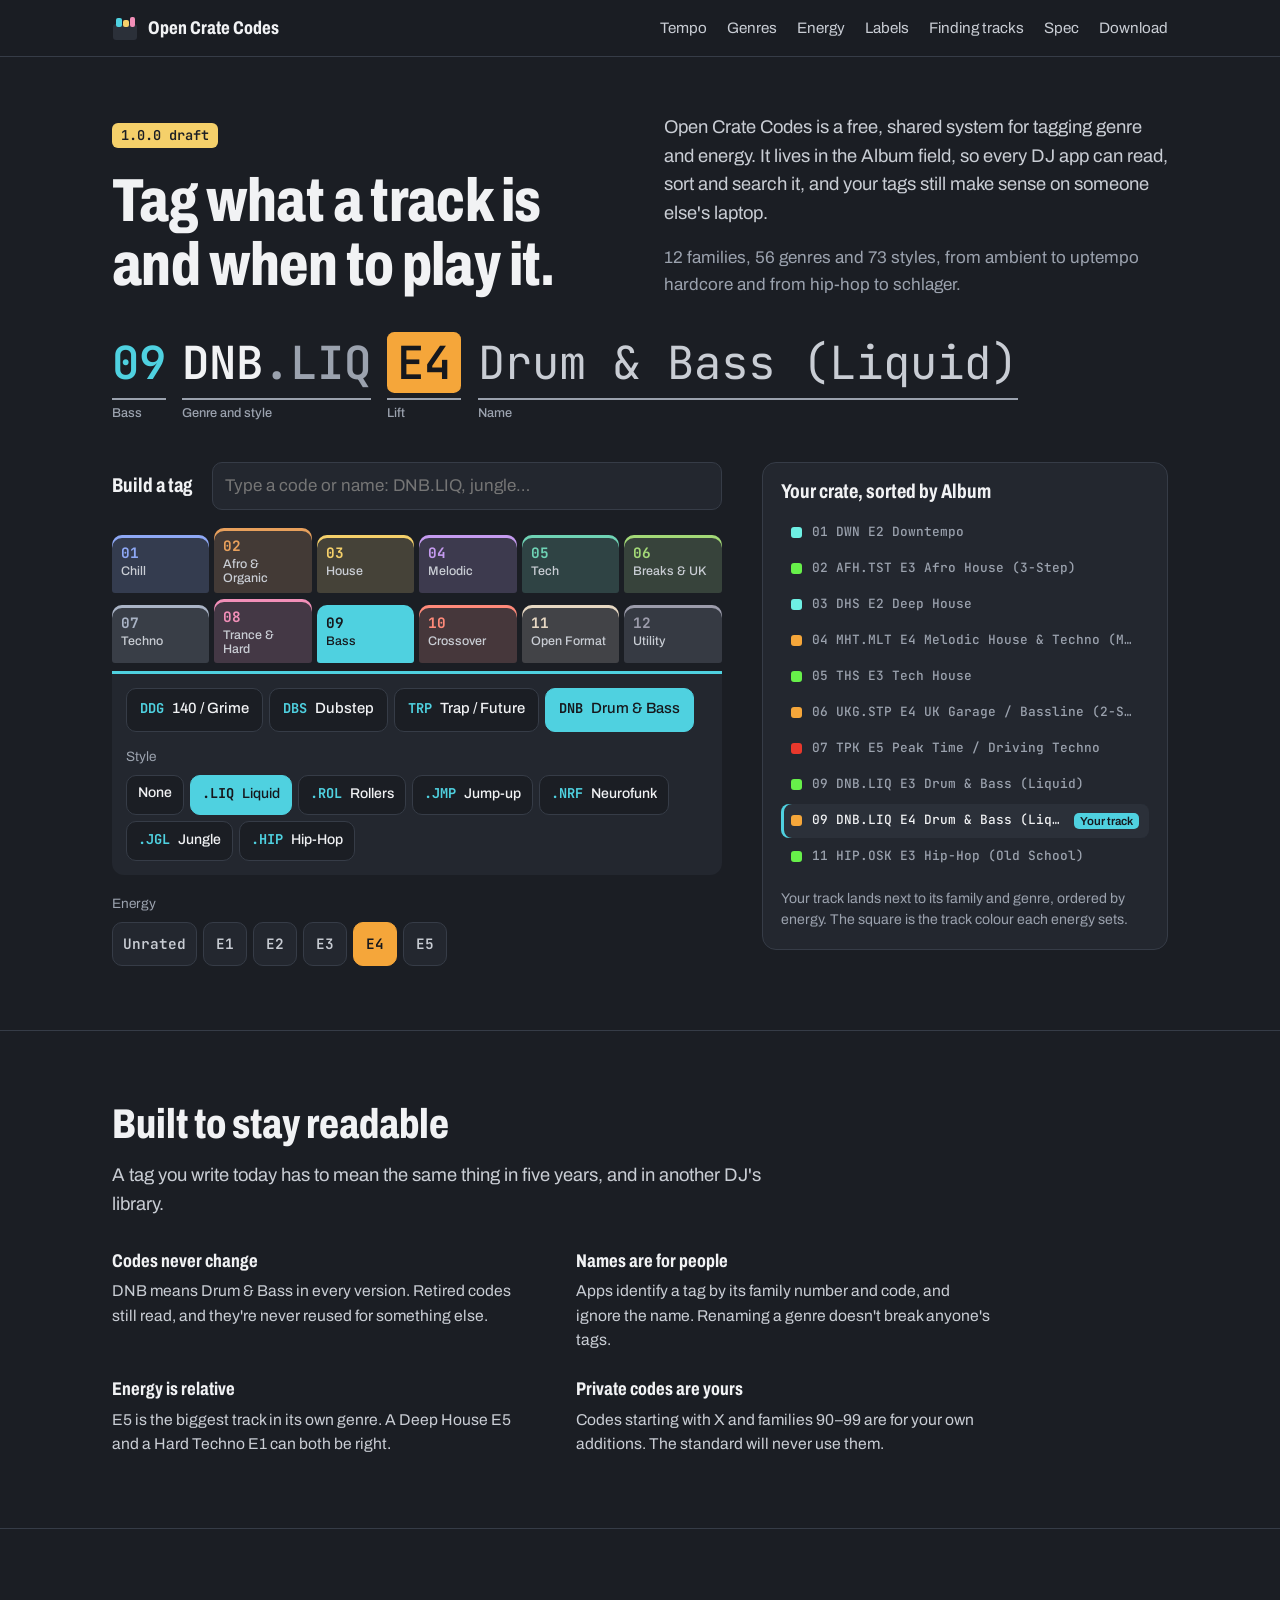
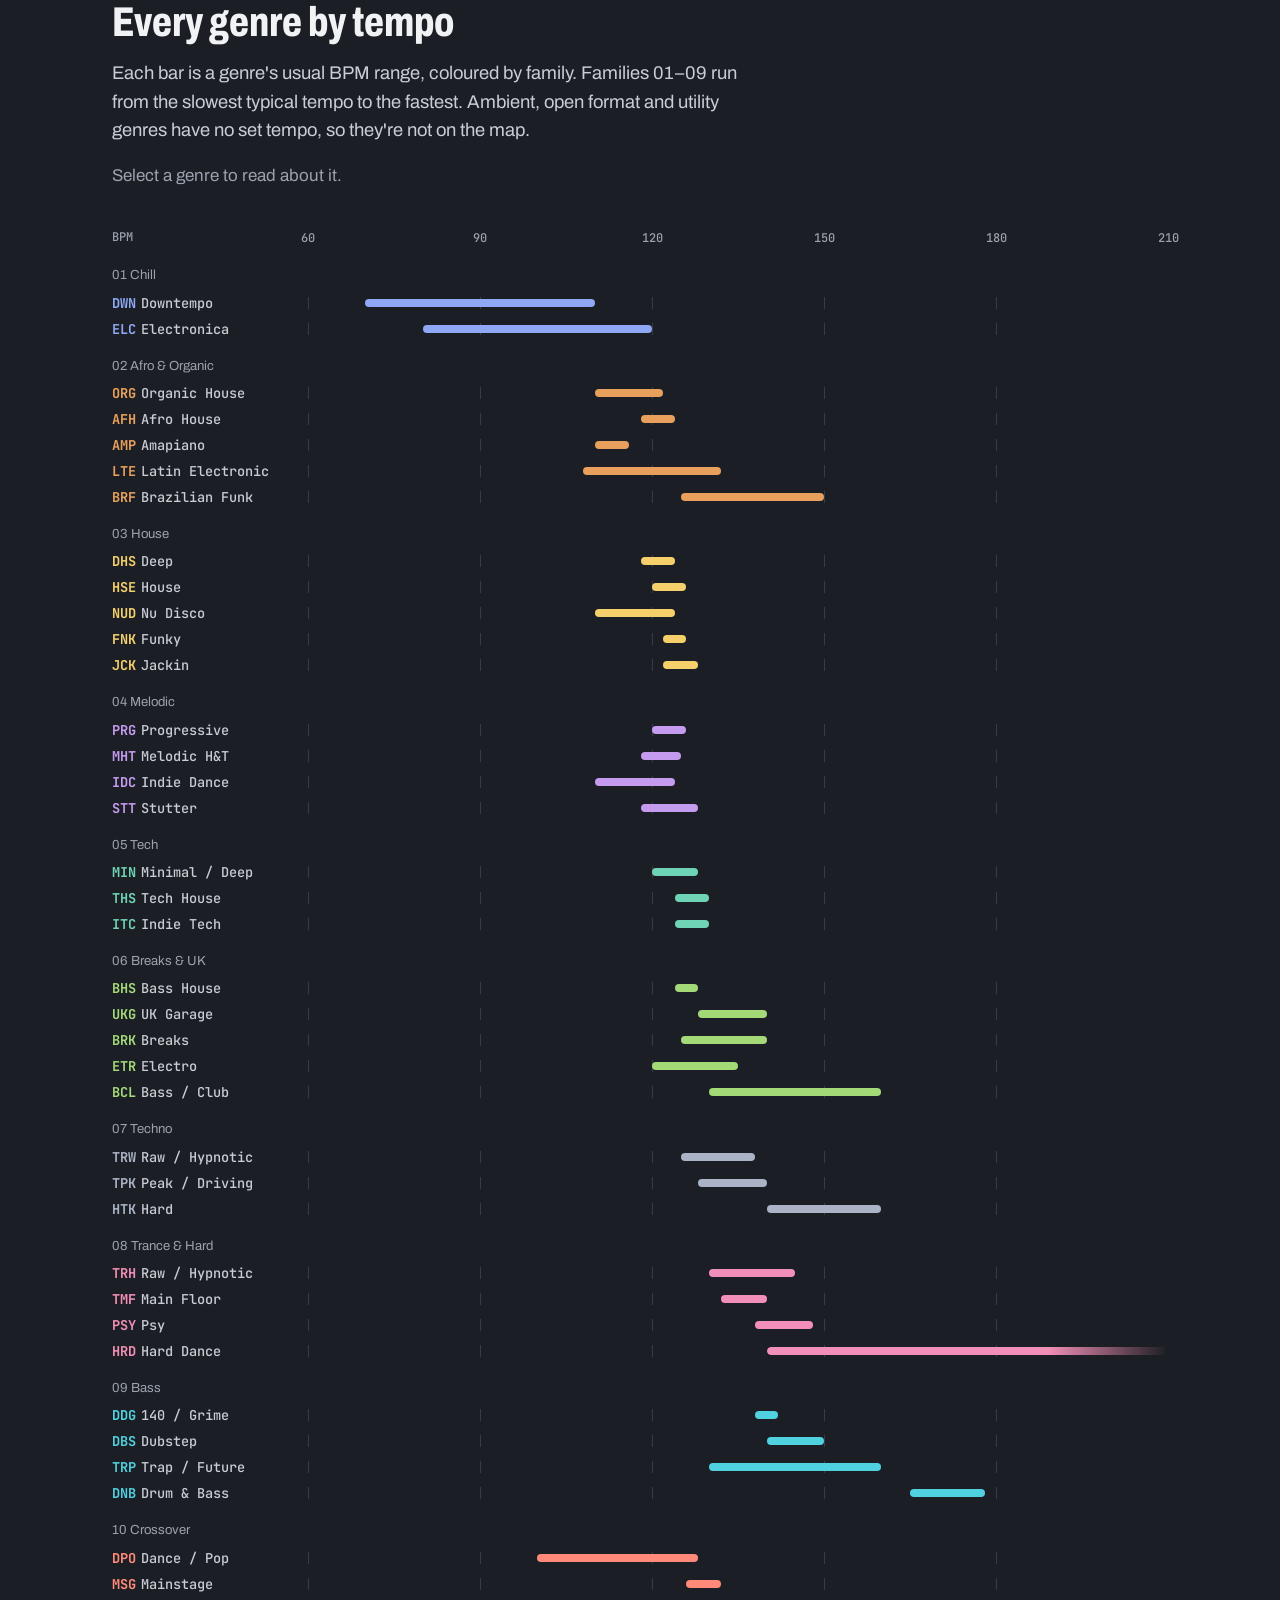
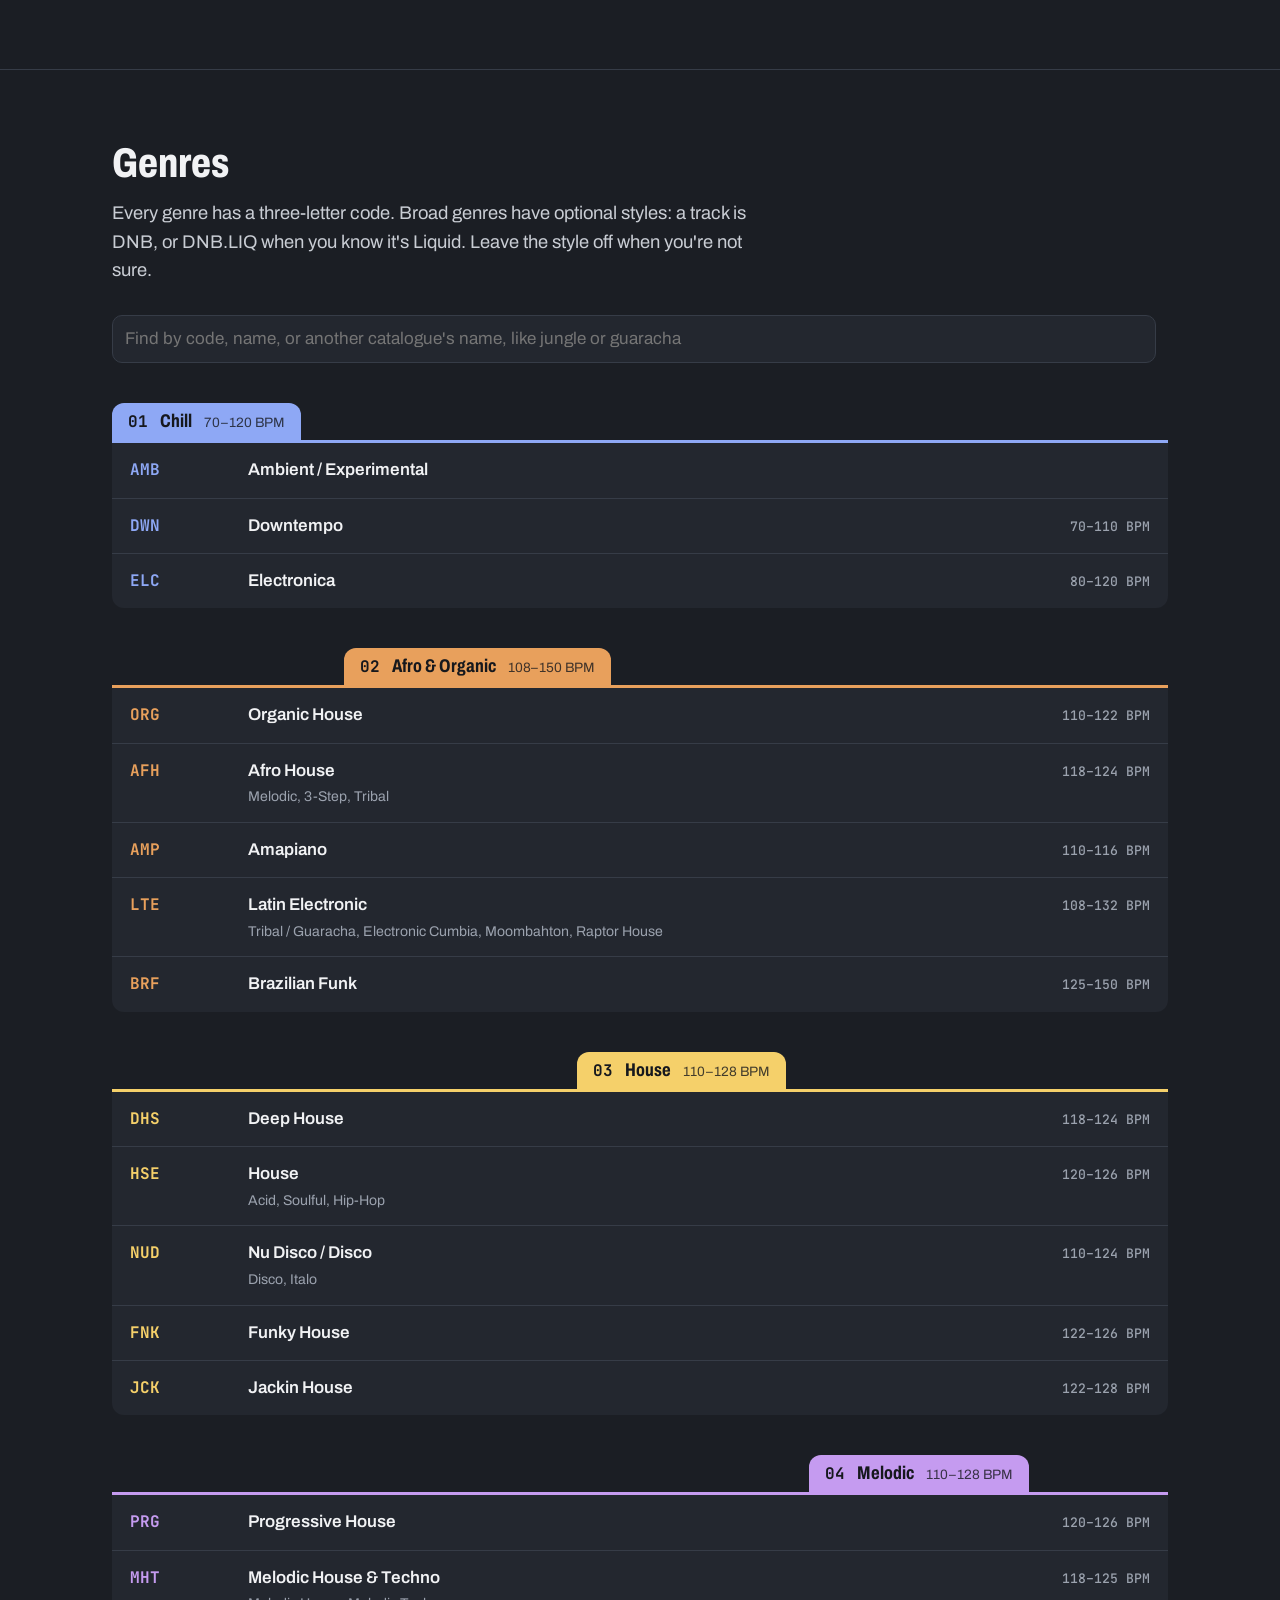
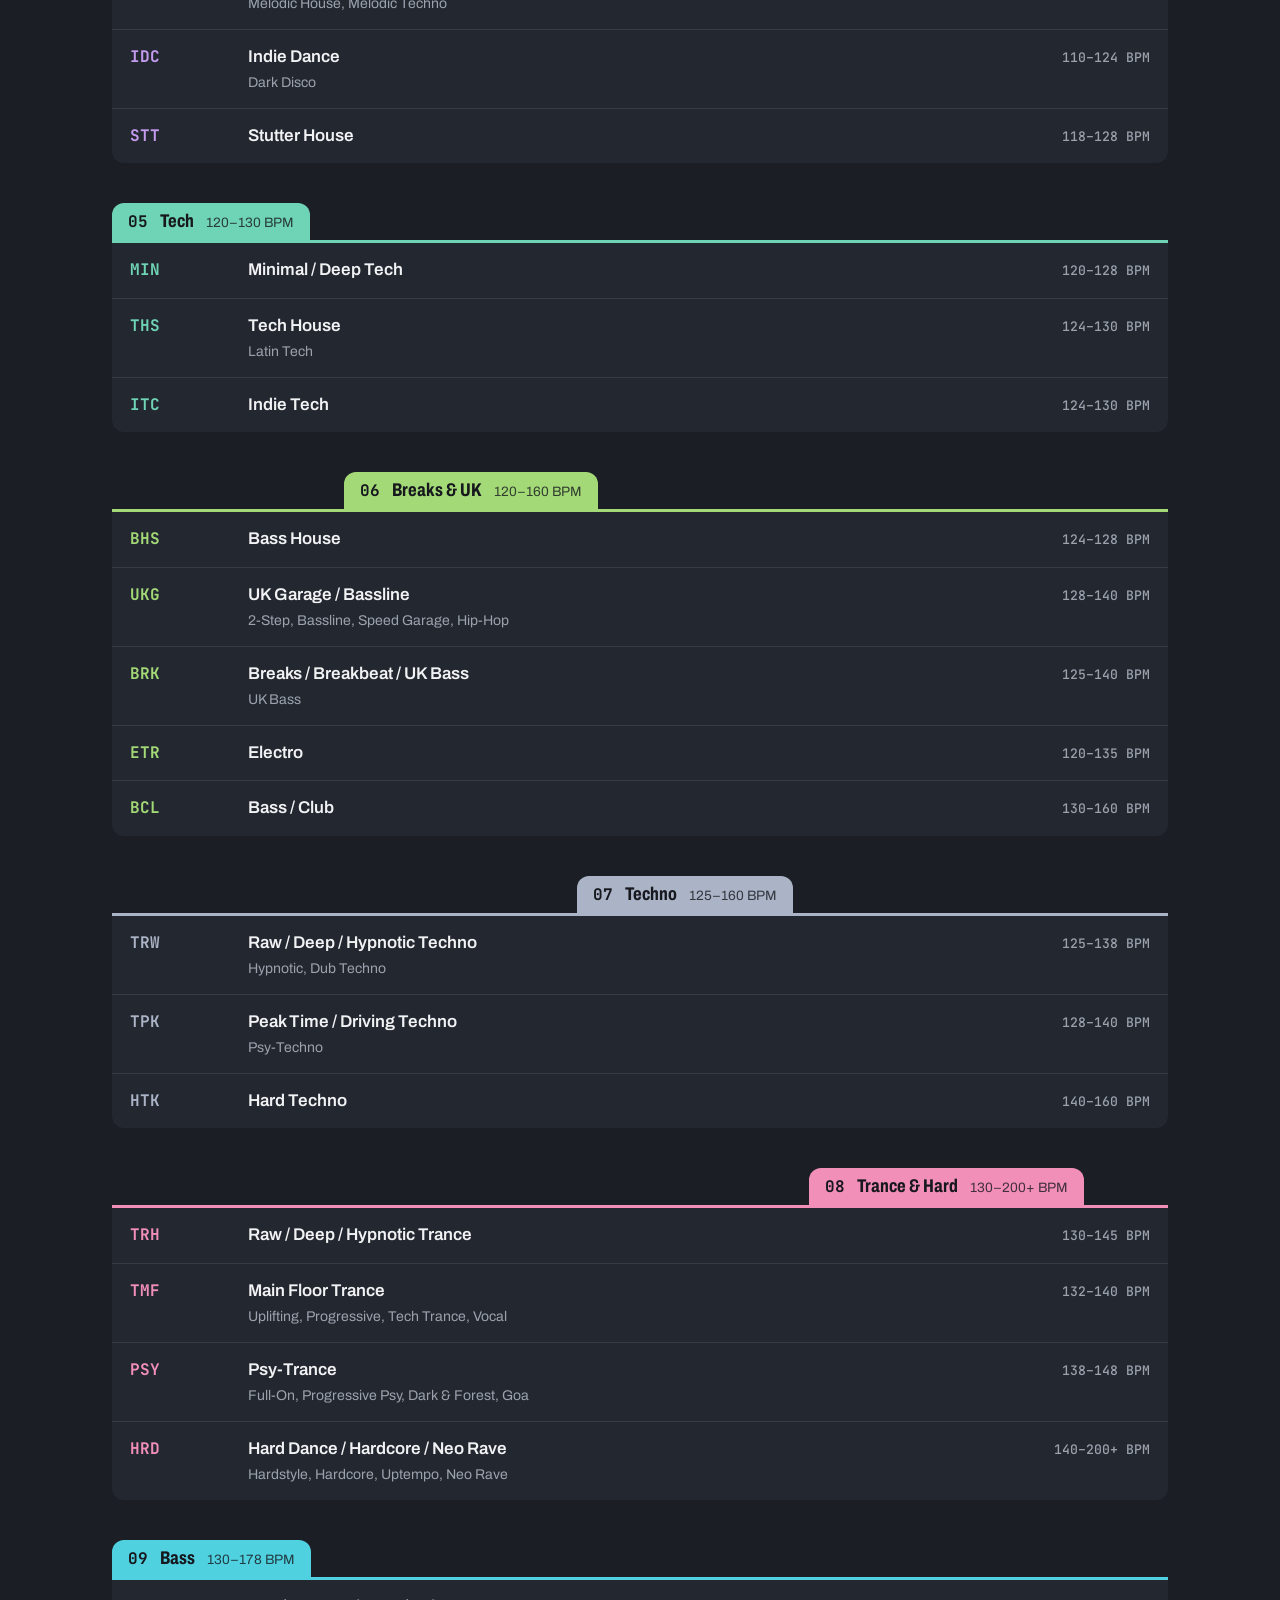
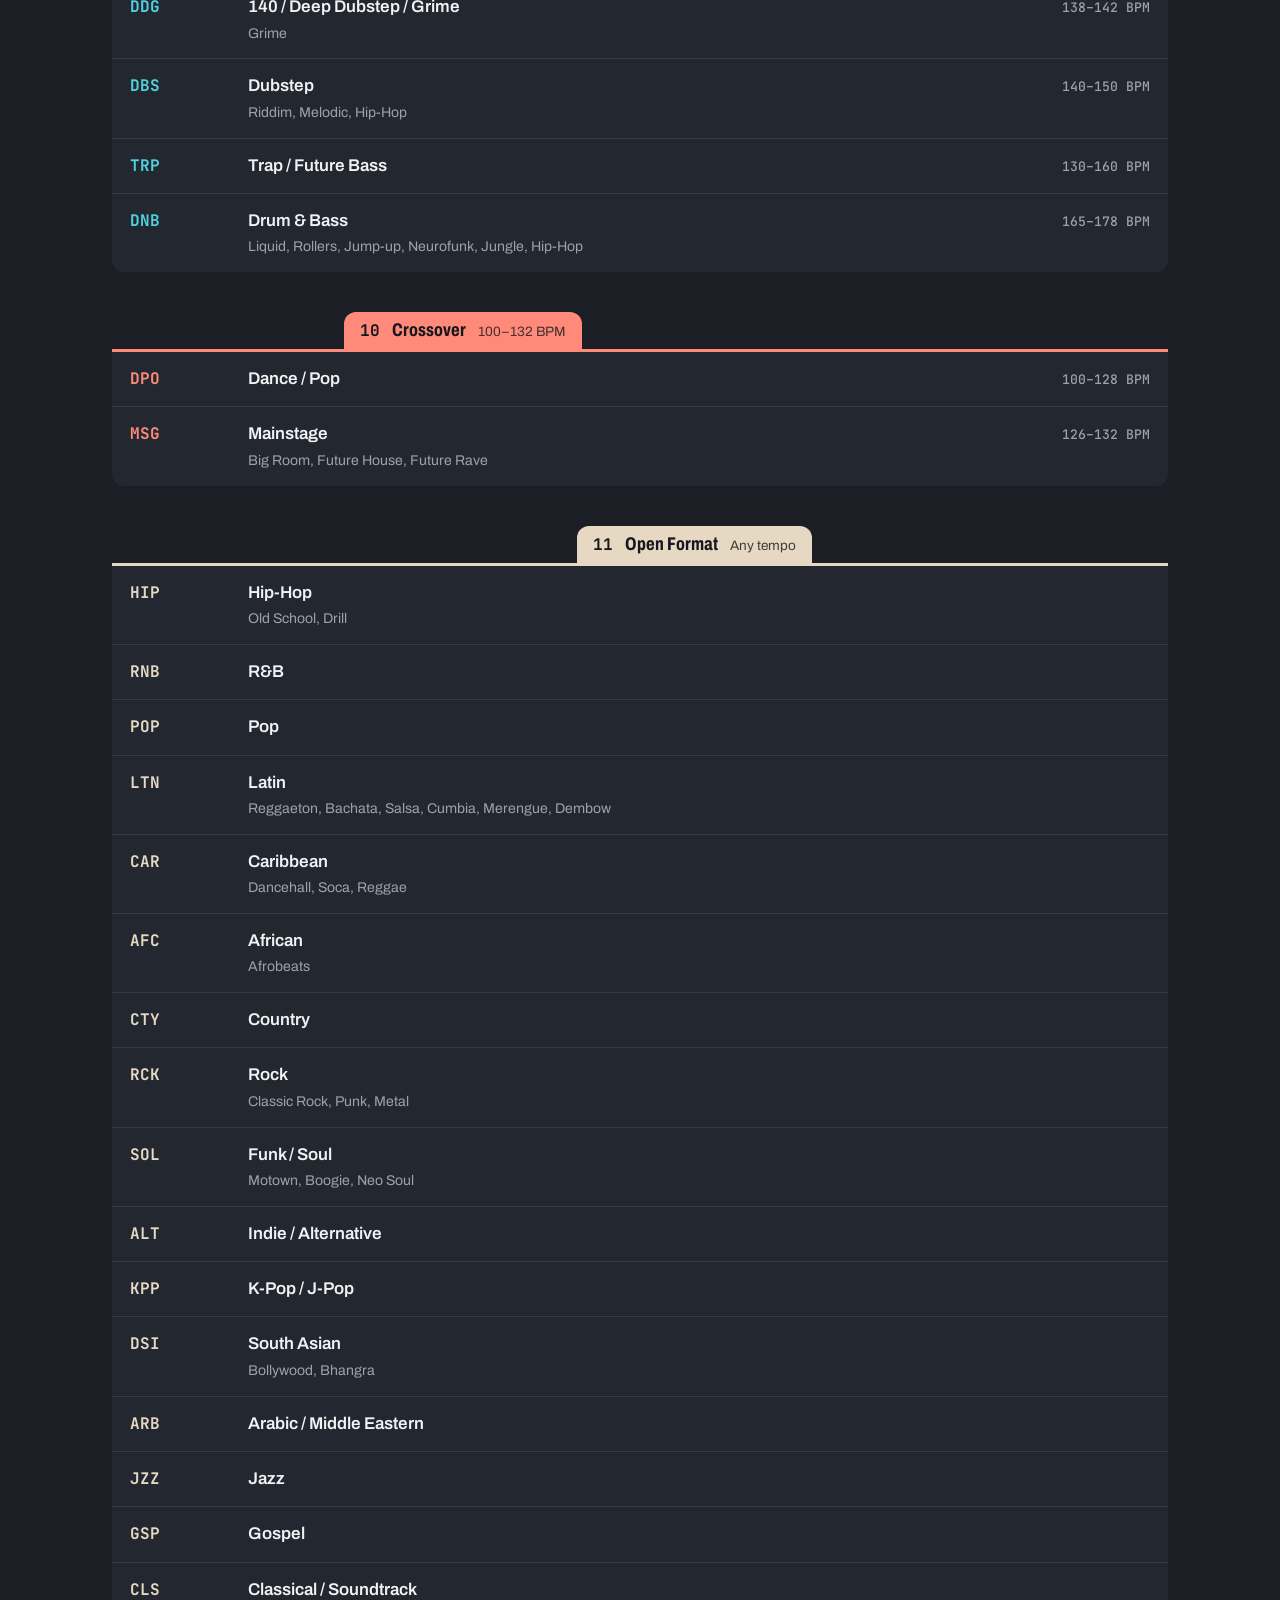
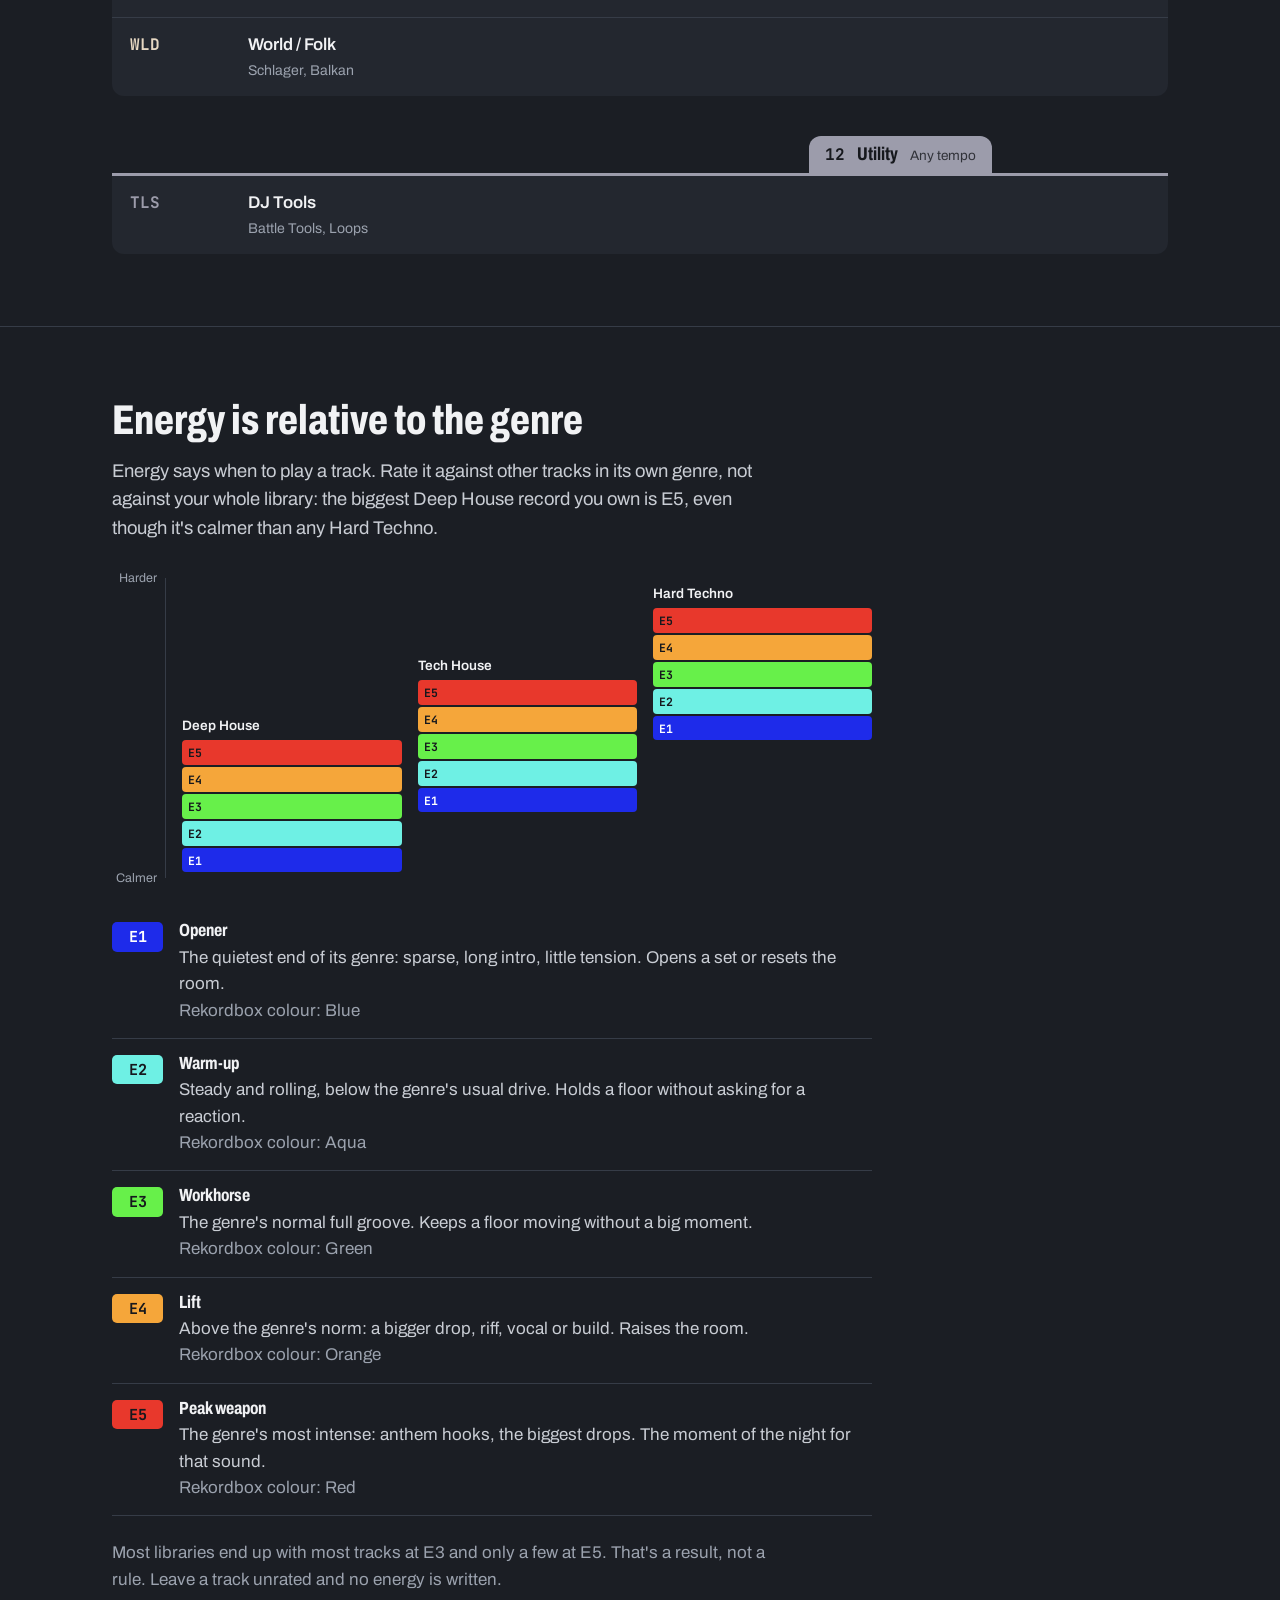
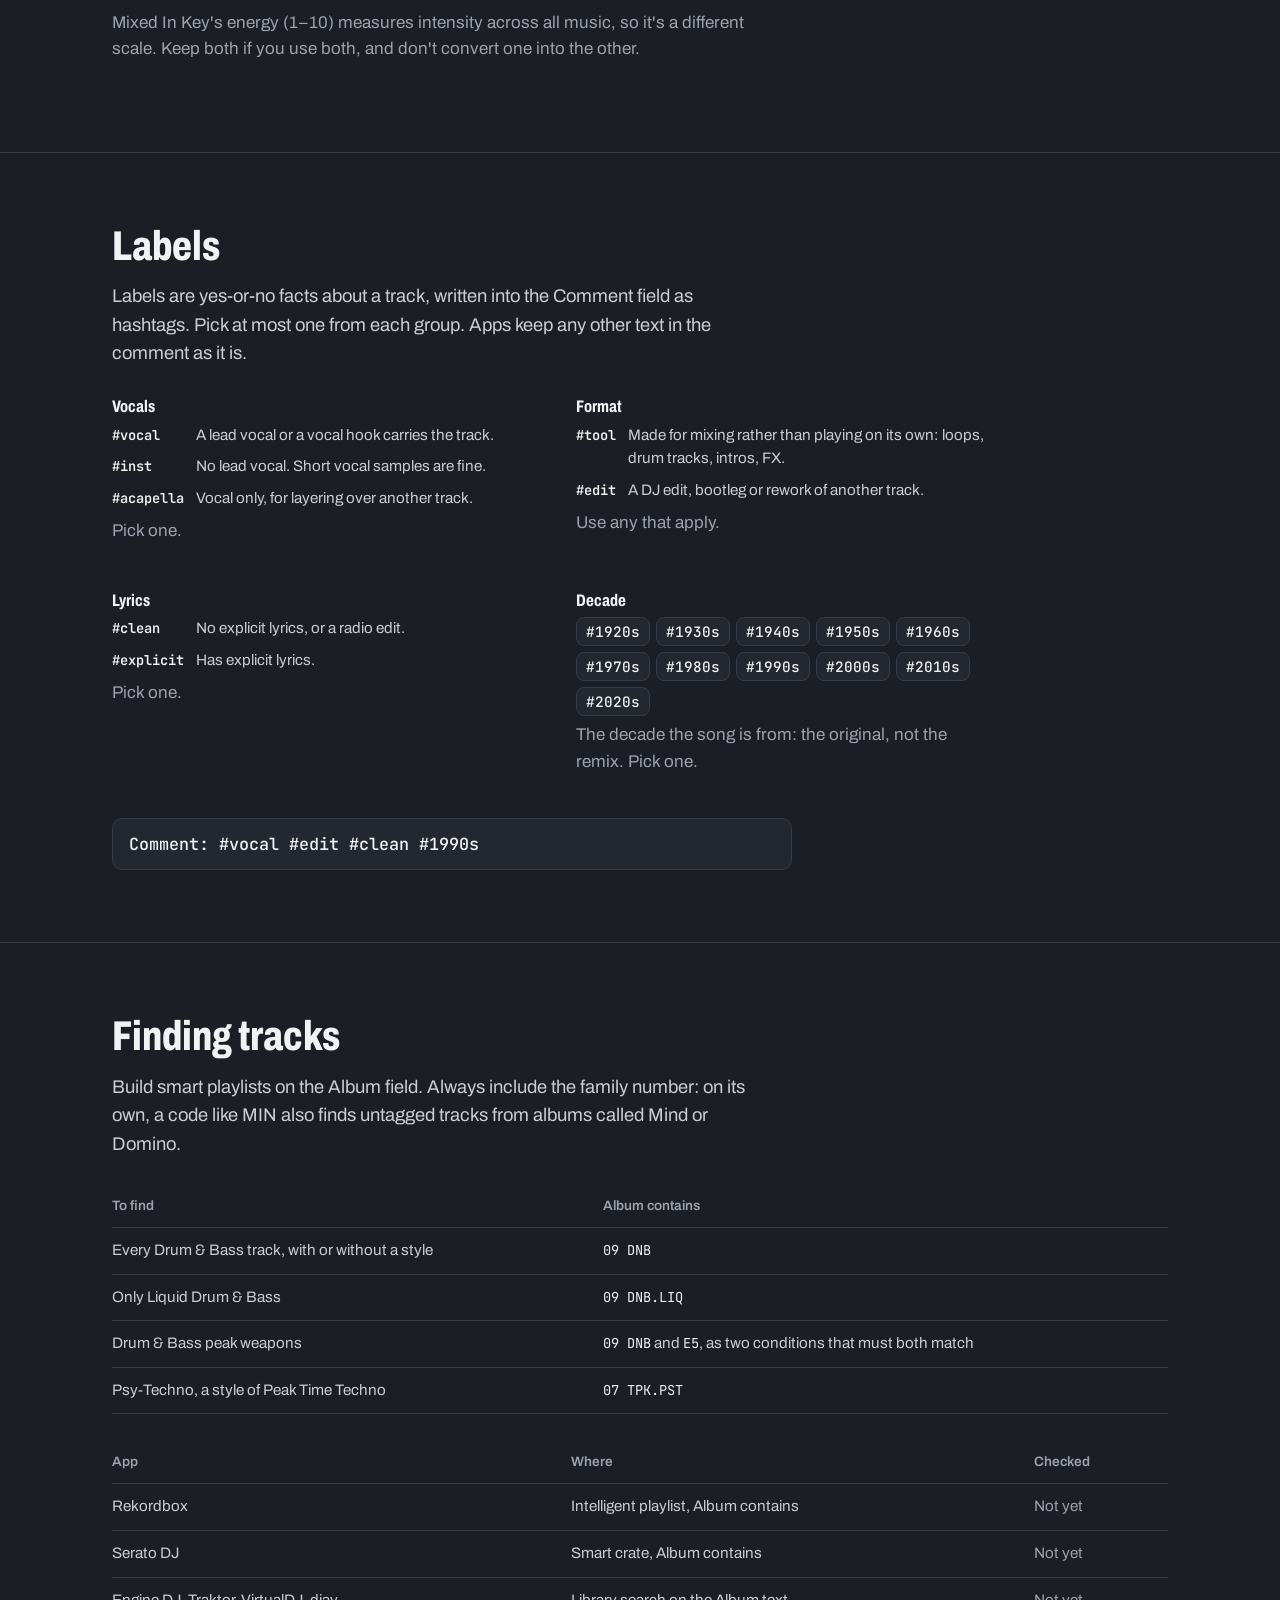
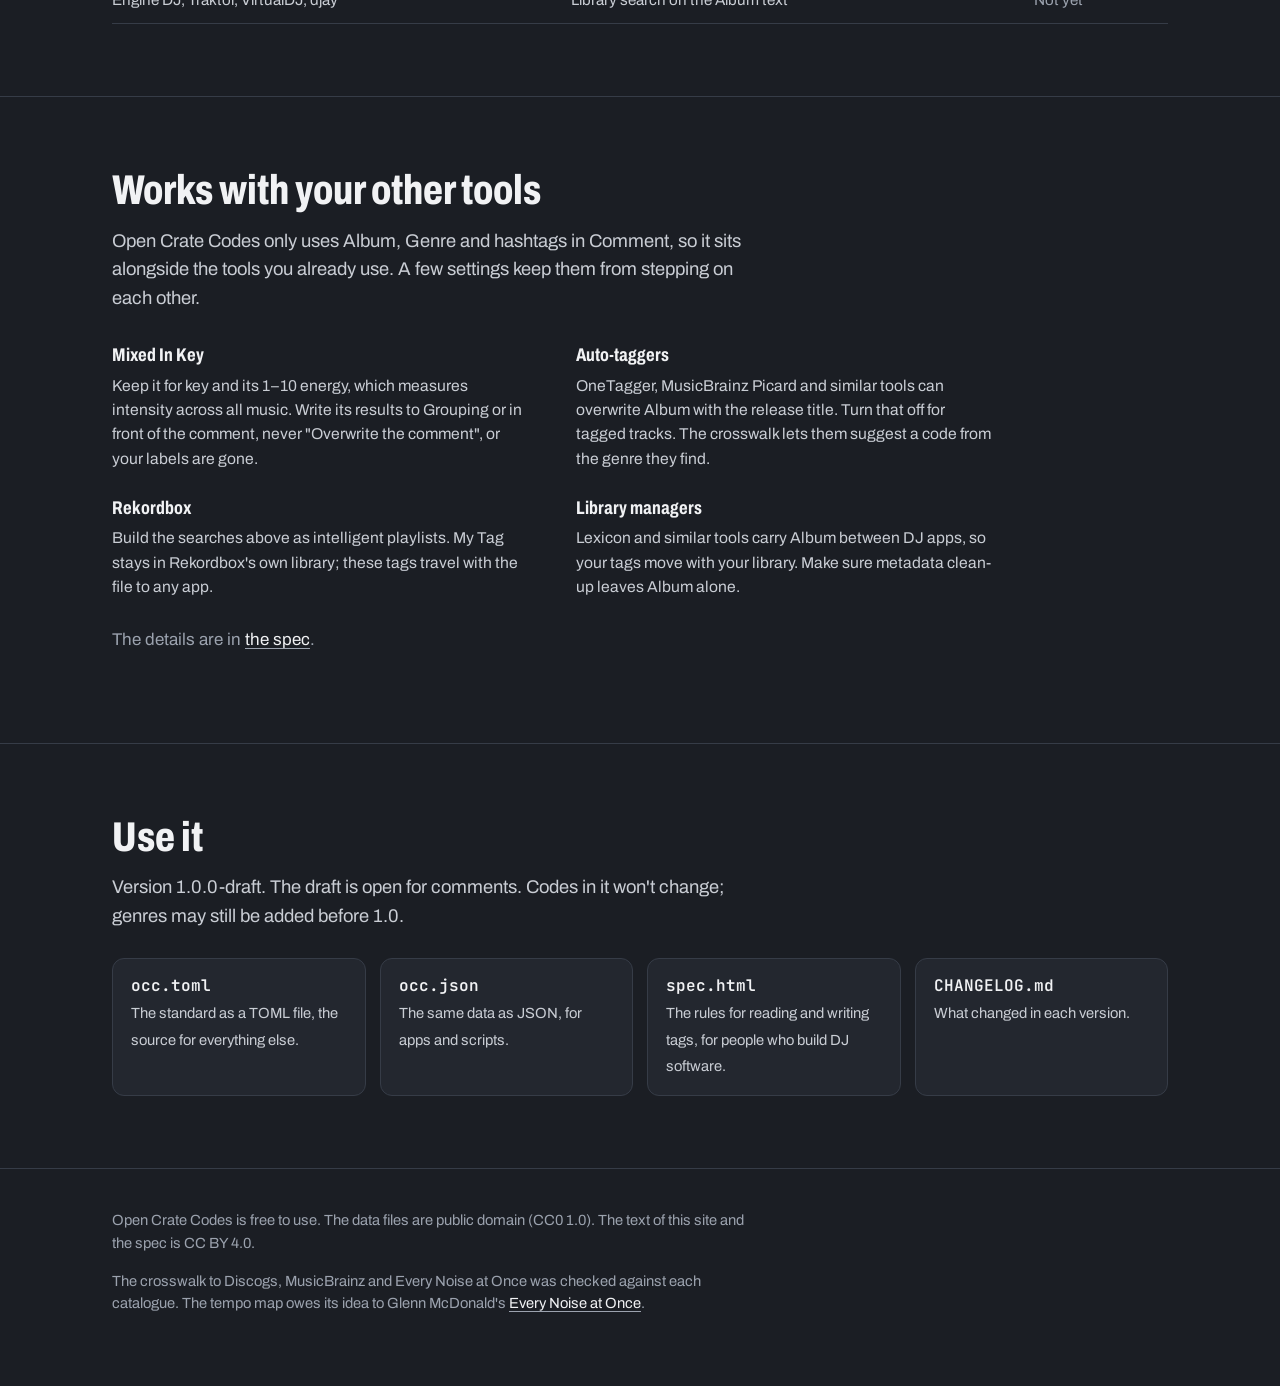
==== index.html @ 87630970 "Initial commit" ====
<!doctype html>
<html lang="en">
<head>
<meta charset="utf-8">
<meta name="viewport" content="width=device-width, initial-scale=1, viewport-fit=cover">
<title>Open Crate Codes</title>
<meta name="description" content="A free, shared system for tagging genre and energy in your DJ library. One Album tag, readable by every DJ app.">
<meta name="theme-color" content="#1B1E24">
<link rel="icon" href="favicon.svg" type="image/svg+xml">
<link rel="preconnect" href="https://fonts.googleapis.com">
<link rel="preconnect" href="https://fonts.gstatic.com" crossorigin>
<link rel="stylesheet" href="https://fonts.googleapis.com/css2?family=Archivo:wdth,wght@62..125,100..900&family=JetBrains+Mono:wght@400..700&display=swap">
<link rel="stylesheet" href="style.css">
</head>
<body>

<header class="top">
  <div class="wrap">
    <a class="mark" href="#top" aria-label="Open Crate Codes home">
      <svg viewBox="0 0 26 26" aria-hidden="true"><rect x="1" y="9" width="24" height="16" rx="3" fill="#2B3039"/><rect x="4" y="3" width="6" height="9" rx="2" fill="#4FD1E0"/><rect x="11" y="5" width="6" height="7" rx="2" fill="#F5D06A"/><rect x="18" y="2" width="5" height="10" rx="2" fill="#F28FB8"/></svg>
      <span>Open Crate Codes</span>
    </a>
    <nav aria-label="Main">
      <ul>
        <li><a href="#tempo">Tempo</a></li>
        <li><a href="#genres">Genres</a></li>
        <li><a href="#energy">Energy</a></li>
        <li><a href="#labels">Labels</a></li>
        <li><a href="#finding">Finding tracks</a></li>
        <li><a href="spec.html">Spec</a></li>
        <li><a href="#use">Download</a></li>
      </ul>
    </nav>
  </div>
</header>

<main id="top">

<section class="hero">
  <div class="wrap">
    <div class="hero-head">
      <div>
        <span class="draft" id="version">Draft</span>
        <h1>Tag what a track is and when to play it.</h1>
      </div>
      <div>
        <p class="lede">Open Crate Codes is a free, shared system for tagging genre and energy. It lives in the Album field, so every DJ app can read, sort and search it, and your tags still make sense on someone else's laptop.</p>
        <p class="muted" id="counts"></p>
      </div>
    </div>

    <div class="tag" id="tag" aria-live="polite">
      <span class="part" id="t-fam"><span></span><small>Family</small></span>
      <span class="part" id="t-code"><span></span><small>Genre and style</small></span>
      <span class="part" id="t-e"><span></span><small>Energy</small></span>
      <span class="part name" id="t-name"><span></span><small>Name</small></span>
    </div>

    <div class="studio">
      <div class="picker">
        <div class="pick-top">
          <h2>Build a tag</h2>
          <label for="quick" class="sr-only">Find a genre or style</label>
          <input type="search" id="quick" placeholder="Type a code or name: DNB.LIQ, jungle…" autocomplete="off" enterkeyhint="go">
        </div>
        <div id="steps">
          <div class="fam-tabs" role="group" aria-label="Family" id="pick-fam"></div>
          <div class="fam-panel" id="fam-panel">
            <div class="chips" role="group" aria-label="Genre" id="pick-genre"></div>
            <div class="pick-row" id="style-row">
              <span>Style</span>
              <div class="chips small" role="group" aria-label="Style" id="pick-style"></div>
            </div>
          </div>
        </div>
        <div class="chips results" role="group" aria-label="Matching genres and styles" id="quick-results" hidden></div>
        <div class="pick-row energy-row">
          <span>Energy</span>
          <div class="energy-pick" role="group" aria-label="Energy" id="pick-energy"></div>
        </div>
      </div>

      <aside class="crate" aria-labelledby="crate-title">
        <h2 id="crate-title">Your crate, sorted by Album</h2>
        <ol id="crate"></ol>
        <p>Your track lands next to its family and genre, ordered by energy. The square is the track colour each energy sets.</p>
      </aside>
    </div>
  </div>
</section>

<section class="block">
  <div class="wrap">
    <h2>Built to stay readable</h2>
    <p class="lede">A tag you write today has to mean the same thing in five years, and in another DJ's library.</p>
    <div class="rules">
      <div><h3>Codes never change</h3><p>DNB means Drum &amp; Bass in every version. Retired codes still read, and they're never reused for something else.</p></div>
      <div><h3>Names are for people</h3><p>Apps identify a tag by its family number and code, and ignore the name. Renaming a genre doesn't break anyone's tags.</p></div>
      <div><h3>Energy is relative</h3><p>E5 is the biggest track in its own genre. A Deep House E5 and a Hard Techno E1 can both be right.</p></div>
      <div><h3>Private codes are yours</h3><p>Codes starting with X and families 90–99 are for your own additions. The standard will never use them.</p></div>
    </div>
  </div>
</section>

<section class="block" id="tempo">
  <div class="wrap">
    <h2>Every genre by tempo</h2>
    <p class="lede">Each bar is a genre's usual BPM range, coloured by family. Families 01–09 run from the slowest typical tempo to the fastest. Ambient, open format and utility genres have no set tempo, so they're not on the map.</p>
    <p class="muted">Select a genre to read about it.</p>
    <div class="tempo" id="tempo-map"></div>
  </div>
</section>

<section class="block" id="genres">
  <div class="wrap">
    <h2>Genres</h2>
    <p class="lede">Every genre has a three-letter code. Broad genres have optional styles: a track is DNB, or DNB.LIQ when you know it's Liquid. Leave the style off when you're not sure.</p>
    <div class="find">
      <label for="q" class="sr-only">Find a genre</label>
      <input type="search" id="q" placeholder="Find by code, name, or another catalogue's name, like jungle or guaracha" autocomplete="off">
      <output id="q-count" for="q"></output>
    </div>
    <div id="families"><p class="empty" id="load-msg">Loading the genre list…</p></div>
  </div>
</section>

<section class="block" id="energy">
  <div class="wrap">
    <h2>Energy is relative to the genre</h2>
    <p class="lede">Energy says when to play a track. Rate it against other tracks in its own genre, not against your whole library: the biggest Deep House record you own is E5, even though it's calmer than any Hard Techno.</p>
    <div class="ladders" aria-label="Diagram: Deep House, Tech House and Hard Techno each have their own E1 to E5 range, stacked at different heights of overall intensity." role="img">
      <div class="axis"><span style="bottom:0">Calmer</span><span style="bottom:100%">Harder</span></div>
      <div class="ladder" style="--lo:2%;--h:44%"><p>Deep House</p><ol class="rungs"></ol></div>
      <div class="ladder" style="--lo:22%;--h:44%"><p>Tech House</p><ol class="rungs"></ol></div>
      <div class="ladder" style="--lo:46%;--h:44%"><p>Hard Techno</p><ol class="rungs"></ol></div>
    </div>
    <div class="levels" id="levels"></div>
    <p class="muted" style="margin-top:24px">Most libraries end up with most tracks at E3 and only a few at E5. That's a result, not a rule. Leave a track unrated and no energy is written.</p>
    <p class="muted">Mixed In Key's energy (1–10) measures intensity across all music, so it's a different scale. Keep both if you use both, and don't convert one into the other.</p>
  </div>
</section>

<section class="block" id="labels">
  <div class="wrap">
    <h2>Labels</h2>
    <p class="lede">Labels are yes-or-no facts about a track, written into the Comment field as hashtags. Pick at most one from each group. Apps keep any other text in the comment as it is.</p>
    <div class="label-groups" id="label-groups"></div>
    <p class="example">Comment: #vocal #edit #clean #1990s</p>
  </div>
</section>

<section class="block" id="finding">
  <div class="wrap">
    <h2>Finding tracks</h2>
    <p class="lede">Build smart playlists on the Album field. Always include the family number: on its own, a code like MIN also finds untagged tracks from albums called Mind or Domino.</p>
    <div class="table-wrap">
      <table>
        <thead><tr><th scope="col">To find</th><th scope="col">Album contains</th></tr></thead>
        <tbody>
          <tr><td>Every Drum &amp; Bass track, with or without a style</td><td><code>09 DNB</code></td></tr>
          <tr><td>Only Liquid Drum &amp; Bass</td><td><code>09 DNB.LIQ</code></td></tr>
          <tr><td>Drum &amp; Bass peak weapons</td><td><code>09 DNB</code> and <code>E5</code>, as two conditions that must both match</td></tr>
          <tr><td>Psy-Techno, a style of Peak Time Techno</td><td><code>07 TPK.PST</code></td></tr>
        </tbody>
      </table>
    </div>
    <div class="table-wrap">
      <table>
        <thead><tr><th scope="col">App</th><th scope="col">Where</th><th scope="col">Checked</th></tr></thead>
        <tbody>
          <tr><td>Rekordbox</td><td>Intelligent playlist, Album contains</td><td class="muted">Not yet</td></tr>
          <tr><td>Serato DJ</td><td>Smart crate, Album contains</td><td class="muted">Not yet</td></tr>
          <tr><td>Engine DJ, Traktor, VirtualDJ, djay</td><td>Library search on the Album text</td><td class="muted">Not yet</td></tr>
        </tbody>
      </table>
    </div>
  </div>
</section>

<section class="block" id="tools">
  <div class="wrap">
    <h2>Works with your other tools</h2>
    <p class="lede">Open Crate Codes only uses Album, Genre and hashtags in Comment, so it sits alongside the tools you already use. A few settings keep them from stepping on each other.</p>
    <div class="rules">
      <div><h3>Mixed In Key</h3><p>Keep it for key and its 1–10 energy, which measures intensity across all music. Write its results to Grouping or in front of the comment, never "Overwrite the comment", or your labels are gone.</p></div>
      <div><h3>Auto-taggers</h3><p>OneTagger, MusicBrainz Picard and similar tools can overwrite Album with the release title. Turn that off for tagged tracks. The crosswalk lets them suggest a code from the genre they find.</p></div>
      <div><h3>Rekordbox</h3><p>Build the searches above as intelligent playlists. My Tag stays in Rekordbox's own library; these tags travel with the file to any app.</p></div>
      <div><h3>Library managers</h3><p>Lexicon and similar tools carry Album between DJ apps, so your tags move with your library. Make sure metadata clean-up leaves Album alone.</p></div>
    </div>
    <p class="muted" style="margin-top:28px">The details are in <a href="spec.html#tools">the spec</a>.</p>
  </div>
</section>

<section class="block" id="use">
  <div class="wrap">
    <h2>Use it</h2>
    <p class="lede" id="use-version">The draft is open for comments. Codes in it won't change; genres may still be added before 1.0.</p>
    <div class="files">
      <a class="file" href="occ.toml" download><b>occ.toml</b><span>The standard as a TOML file, the source for everything else.</span></a>
      <a class="file" href="occ.json" download><b>occ.json</b><span>The same data as JSON, for apps and scripts.</span></a>
      <a class="file" href="spec.html"><b>spec.html</b><span>The rules for reading and writing tags, for people who build DJ software.</span></a>
      <a class="file" href="CHANGELOG.md"><b>CHANGELOG.md</b><span>What changed in each version.</span></a>
    </div>
  </div>
</section>

</main>

<footer>
  <div class="wrap">
    <p>Open Crate Codes is free to use. The data files are public domain (CC0 1.0). The text of this site and the spec is CC BY 4.0.</p>
    <p>The crosswalk to Discogs, MusicBrainz and Every Noise at Once was checked against each catalogue. The tempo map owes its idea to Glenn McDonald's <a href="https://everynoise.com/">Every Noise at Once</a>.</p>
  </div>
</footer>

<script>
(() => {
  const $ = (id) => document.getElementById(id);
  const el = (tag, attrs = {}, kids = []) => {
    const e = document.createElement(tag);
    for (const [k, v] of Object.entries(attrs)) {
      if (v == null) continue;
      if (k === 'text') e.textContent = v;
      else if (k === 'style') e.style.cssText = v;
      else if (k.startsWith('on')) e.addEventListener(k.slice(2), v);
      else e.setAttribute(k, v);
    }
    for (const kid of [].concat(kids)) if (kid != null && kid !== false) e.append(kid);
    return e;
  };
  // Text on each energy colour: white on the deep blue, dark on the rest.
  const energyFg = (level) => (level === 1 ? '#FFFFFF' : '#16181D');
  const pad = (n) => String(n).padStart(2, '0');
  const slug = (name) => name.toLowerCase().replace(/[^a-z0-9]/g, '');

  fetch('occ.json')
    .then((r) => { if (!r.ok) throw new Error(r.status); return r.json(); })
    .then(start)
    .catch(() => {
      $('load-msg').textContent = 'The genre list (occ.json) didn\'t load. Open this page from a web server rather than as a file, for example with "python3 -m http.server" in this folder.';
    });

  function start(occ) {
    const families = occ.families;
    const energy = occ.energy.filter((e) => e.level > 0);
    const genres = families.flatMap((f) => f.genres.map((g) => ({ ...g, fam: f })));
    const live = genres.filter((g) => !g.deprecated);
    const styleCount = genres.reduce((n, g) => n + (g.styles || []).filter((s) => !s.deprecated).length, 0);

    $('version').textContent = occ.version.replace('-draft', ' draft');
    $('use-version').textContent = 'Version ' + occ.version + '. The draft is open for comments. Codes in it won\'t change; genres may still be added before 1.0.';
    $('counts').textContent = families.length + ' families, ' + live.length + ' genres and ' + styleCount + ' styles, from ambient to uptempo hardcore and from hip-hop to schlager.';

    // ---- Tag builder: family tab, then genre, optional style and energy ----
    const state = { code: 'DNB', style: 'LIQ', level: 4 };
    const reduceMotion = matchMedia('(prefers-reduced-motion: reduce)').matches;
    const byCode = new Map(live.map((g) => [g.code, g]));
    const liveStyles = (g) => (g.styles || []).filter((s) => !s.deprecated);
    const nameOf = (g, s) => g.name + (s ? ' (' + s.name + ')' : '');
    const albumOf = (code, level) => {
      const [gc, sc] = code.split('.');
      const g = byCode.get(gc);
      const s = sc && liveStyles(g).find((x) => x.code === sc);
      return [pad(g.fam.number), code, level ? 'E' + level : '', nameOf(g, s)].filter(Boolean).join(' ');
    };
    const pick = (code, style) => { Object.assign(state, { code, style: style || null }); render(); };
    const chip = (code, label, pressed, onclick, fc) => el('button', {
      type: 'button', class: 'chip', 'aria-pressed': String(pressed), style: fc ? '--fc:' + fc : null, onclick,
    }, [code ? el('code', { text: code }) : null, label]);

    // Picking a family picks its first genre; the chips below refine it.
    const famButtons = families.filter((f) => f.genres.some((g) => !g.deprecated)).map((f) => {
      const b = el('button', {
        type: 'button', class: 'fam-btn', style: '--fc:' + f.hex, 'aria-pressed': 'false',
        onclick: () => { if (byCode.get(state.code).fam !== f) pick(f.genres.find((g) => !g.deprecated).code); },
      }, [el('b', { text: pad(f.number) }), el('span', { text: f.name })]);
      $('pick-fam').append(b);
      return { b, f };
    });

    // Quick find: a code, a name, a style, or another catalogue's name for the genre.
    const entries = live.flatMap((g) => [{ code: g.code, g, s: null }]
      .concat(liveStyles(g).map((s) => ({ code: g.code + '.' + s.code, g, s }))))
      .map((e) => ({
        ...e,
        hay: [e.code, e.g.name, e.g.short, e.s && e.s.name, ...(e.s ? [] : Object.values(e.g.match || {}).flat())]
          .filter(Boolean).join('\n').toLowerCase(),
      }));
    const quick = $('quick');
    function showResults() {
      const q = quick.value.trim().toLowerCase();
      $('steps').hidden = !!q;
      $('quick-results').hidden = !q;
      if (!q) return;
      // Codes first, then names, then other catalogues' names for the genre.
      const rank = (e) => {
        const code = e.code.toLowerCase(), own = (e.s ? e.s.name : e.g.name).toLowerCase();
        if (code === q) return 0;
        if (code.startsWith(q)) return 1;
        if (own.startsWith(q)) return 2;
        if (own.includes(q) || (e.g.short || '').toLowerCase().includes(q)) return 3;
        if (nameOf(e.g, e.s).toLowerCase().includes(q)) return 4;
        return e.hay.includes(q) ? 5 : null;
      };
      const hits = entries.map((e) => [rank(e), e]).filter(([r]) => r !== null)
        .sort((a, b) => a[0] - b[0]).slice(0, 12).map(([, e]) => e);
      $('quick-results').replaceChildren(...(hits.length
        ? hits.map((e) => chip(e.code, nameOf(e.g, e.s), false, () => {
            quick.value = '';
            showResults();
            pick(e.g.code, e.s && e.s.code);
          }, e.g.fam.hex))
        : [el('p', { class: 'muted', text: 'Nothing matches that. Try a name like garage, or a code like THS.' })]));
    }
    quick.addEventListener('input', showResults);
    quick.addEventListener('keydown', (ev) => {
      if (ev.key === 'Enter') { ev.preventDefault(); const first = $('quick-results').querySelector('button'); if (first) first.click(); }
      if (ev.key === 'Escape') { quick.value = ''; showResults(); }
    });

    const eButtons = [];
    [{ level: 0, name: 'Unrated' }].concat(energy).forEach((lvl) => {
      const b = el('button', {
        type: 'button',
        'aria-pressed': 'false',
        style: lvl.level ? '--lc:' + lvl.hex + ';--lfg:' + energyFg(lvl.level) : null,
        title: lvl.name,
        text: lvl.level ? 'E' + lvl.level : 'Unrated',
        onclick: () => { state.level = lvl.level; render(); },
      });
      b.setAttribute('aria-label', lvl.level ? 'E' + lvl.level + ' ' + lvl.name : 'Unrated');
      eButtons.push({ b, level: lvl.level });
      $('pick-energy').append(b);
    });

    // The crate: a few fixed tracks plus yours, sorted by Album the way a DJ app sorts them.
    const SAMPLE = [['DWN', 2], ['AFH.TST', 3], ['DHS', 2], ['MHT.MLT', 4], ['THS', 3], ['UKG.STP', 4], ['TPK', 5], ['DNB.LIQ', 3], ['HIP.OSK', 3]];
    const crateRows = new Map();
    function renderCrate() {
      const mine = { key: 'you', code: state.code + (state.style ? '.' + state.style : ''), level: state.level, you: true };
      const items = SAMPLE.map(([code, level], i) => ({ key: 's' + i, code, level, you: false })).concat(mine)
        .map((it) => ({ ...it, album: albumOf(it.code, it.level), sort: albumOf(it.code, it.level).toUpperCase() }))
        .sort((a, b) => (a.sort < b.sort ? -1 : a.sort > b.sort ? 1 : a.you ? 1 : -1));
      const before = new Map([...crateRows].map(([k, li]) => [k, li.getBoundingClientRect().top]));
      items.forEach((it) => {
        let li = crateRows.get(it.key);
        if (!li) { li = el('li'); crateRows.set(it.key, li); }
        const e = energy.find((x) => x.level === it.level);
        li.className = it.you ? 'you' : '';
        li.style.setProperty('--fc', byCode.get(it.code.split('.')[0]).fam.hex);
        if (it.you) li.setAttribute('aria-current', 'true'); else li.removeAttribute('aria-current');
        li.replaceChildren(...[
          el('i', { class: e ? null : 'none', style: e ? 'background:' + e.hex : null, 'aria-hidden': 'true' }),
          el('span', { text: it.album, title: it.album }),
          it.you ? el('b', { text: 'Your track' }) : null,
        ].filter(Boolean));
        $('crate').append(li);
      });
      // Slide rows from where they were to where they are now.
      if (!reduceMotion) crateRows.forEach((li, k) => {
        const dy = (before.get(k) ?? li.getBoundingClientRect().top) - li.getBoundingClientRect().top;
        if (dy) li.animate([{ transform: 'translateY(' + dy + 'px)' }, { transform: 'none' }], { duration: 420, easing: 'cubic-bezier(.2,.7,.2,1)' });
      });
    }

    function render() {
      const g = byCode.get(state.code);
      const s = state.style && liveStyles(g).find((x) => x.code === state.style);
      const lvl = energy.find((x) => x.level === state.level);

      $('t-fam').firstChild.textContent = pad(g.fam.number);
      $('t-fam').lastChild.textContent = g.fam.name;
      $('t-fam').style.color = g.fam.hex;
      $('t-code').firstChild.replaceChildren(g.code, s ? el('span', { class: 'style', text: '.' + s.code }) : '');
      $('t-e').hidden = !lvl;
      if (lvl) {
        $('t-e').firstChild.replaceChildren(el('span', { class: 'e', text: 'E' + lvl.level, style: 'background:' + lvl.hex + ';color:' + energyFg(lvl.level) }));
        $('t-e').lastChild.textContent = lvl.name;
        $('t-e').style.color = lvl.hex;
      }
      $('t-name').firstChild.textContent = nameOf(g, s);

      famButtons.forEach(({ b, f }) => b.setAttribute('aria-pressed', String(f === g.fam)));
      $('fam-panel').style.setProperty('--fc', g.fam.hex);
      $('pick-genre').replaceChildren(...g.fam.genres.filter((x) => !x.deprecated)
        .map((x) => chip(x.code, x.short || x.name, x.code === g.code, () => pick(x.code))));
      const styles = liveStyles(g);
      $('style-row').hidden = !styles.length;
      $('pick-style').replaceChildren(...(styles.length
        ? [chip(null, 'None', !s, () => pick(g.code))].concat(styles.map((x) => chip('.' + x.code, x.name, s === x, () => pick(g.code, x.code))))
        : []));
      eButtons.forEach(({ b, level }) => b.setAttribute('aria-pressed', String(level === state.level)));
      renderCrate();
    }
    render();

    // ---- Tempo map ----
    const LO = 60, HI = 210;
    const pos = (bpm) => ((bpm - LO) / (HI - LO)) * 100;
    const map = $('tempo-map');
    const scale = el('div', { class: 'scale' });
    [60, 90, 120, 150, 180, 210].forEach((t) => scale.append(el('span', { style: 'left:' + pos(t) + '%', text: t })));
    map.append(el('div', { class: 'tempo-axis', 'aria-hidden': 'true' }, [el('span', { text: 'BPM' }), scale]));
    families.forEach((f) => {
      const rows = f.genres.filter((g) => g.bpm && !g.deprecated);
      if (!rows.length) return;
      map.append(el('div', { class: 'tempo-fam', text: pad(f.number) + ' ' + f.name }));
      rows.forEach((g) => {
        const m = g.bpm.match(/^(\d+)–(\d+)(\+?)$/);
        // An open-ended range (200+) fades out past its top, up to the edge of the map.
        const lo = +m[1], hi = Math.min(+m[2] + (m[3] ? 14 : 0), HI);
        map.append(el('div', { class: 'tempo-row', style: '--fc:' + f.hex }, [
          el('button', { type: 'button', onclick: () => openGenre(g.code), 'aria-label': g.name + ', ' + g.bpm + ' BPM' }, [el('b', { text: g.code }), g.short || g.name]),
          el('div', { class: 'track', title: g.bpm + ' BPM' }, [el('i', { class: m[3] ? 'open' : null, style: 'left:' + pos(lo) + '%;width:' + Math.max(pos(hi) - pos(lo), 1.2) + '%' })]),
        ]));
      });
    });

    // ---- Genre browser ----
    const holder = $('families');
    holder.replaceChildren();
    const rows = [];
    const sources = [['discogs', 'Discogs'], ['musicbrainz', 'MusicBrainz'], ['everynoise', 'Every Noise']];
    families.forEach((f) => {
      const body = el('div', { class: 'fam-body' });
      const section = el('section', { class: 'fam', style: '--fc:' + f.hex + ';--slot:' + ((f.number - 1) % 4), 'aria-labelledby': 'fam-' + f.number }, [
        el('div', { class: 'fam-tab' }, [
          el('b', { text: pad(f.number) }),
          el('h3', { id: 'fam-' + f.number, text: f.name }),
          el('small', { text: f.bpm ? f.bpm + ' BPM' : 'Any tempo' }),
        ]),
        body,
      ]);
      f.genres.forEach((g) => {
        const styles = g.styles || [];
        const summaryNote = g.deprecated
          ? 'Use the genre it edits, plus ' + g.use
          : styles.filter((s) => !s.deprecated).map((s) => s.name).join(', ');
        const more = el('div', { class: 'more' });
        more.append(el('p', { text: g.definition }));
        if (styles.length) {
          more.append(el('div', {}, [
            el('h4', { text: 'Styles' }),
            el('ul', { class: 'styles' }, styles.map((s) => el('li', { class: s.deprecated ? 'gone' : null, title: s.deprecated ? 'Deprecated: use ' + s.use : null }, [el('code', { text: g.code + '.' + s.code }), s.name + (s.deprecated ? ' (use ' + s.use + ')' : '')]))),
          ]));
        }
        if ((g.not || []).length) {
          more.append(el('div', {}, [
            el('h4', { text: 'Not to be confused with' }),
            el('ul', { class: 'styles' }, g.not.map((c) => {
              const o = genres.find((x) => x.code === c);
              return el('li', {}, [el('a', { href: '#g-' + c, onclick: (ev) => { ev.preventDefault(); openGenre(c); } }, [el('code', { text: c, style: 'color:' + o.fam.hex }), o.name])]);
            })),
          ]));
        }
        const refs = g.references || [];
        more.append(el('div', {}, [
          el('h4', { text: 'Reference tracks' }),
          refs.length
            ? el('ul', { class: 'refs' }, refs.map((r) => {
                // Tools carry no energy, so their references have no chip.
                const m = r.match(/^(.*) \(([1-5])\)$/);
                const lvl = m && energy.find((e) => e.level === +m[2]);
                return el('li', {}, lvl
                  ? [el('span', { class: 'echip', style: '--lc:' + lvl.hex + ';--lfg:' + energyFg(lvl.level), text: 'E' + lvl.level }), m[1]]
                  : [r]);
              }))
            : el('p', { class: 'muted', text: 'No reference tracks yet.' }),
        ]));
        const match = g.match || {};
        const xw = sources.filter(([k]) => (match[k] || []).length);
        if (xw.length) {
          more.append(el('div', {}, [
            el('h4', { text: 'In other catalogues' }),
            el('div', { class: 'xwalk' }, xw.map(([k, label]) => el('div', {}, [
              el('span', { text: label }),
              el('span', {}, k === 'everynoise'
                ? match[k].flatMap((n, i) => [i ? ', ' : '', el('a', { href: 'https://everynoise.com/engenremap-' + slug(n) + '.html', rel: 'noopener', text: n })])
                : match[k].join(', ')),
            ]))),
          ]));
        }
        const details = el('details', { class: 'genre', id: 'g-' + g.code }, [
          el('summary', {}, [
            el('code', { text: g.code }),
            el('span', { class: 'gname' }, [
              g.name,
              g.deprecated ? el('span', { class: 'badge warn', text: 'Deprecated' }) : null,
              summaryNote ? el('small', { text: summaryNote }) : null,
            ]),
            el('span', { class: 'bpm', text: g.bpm ? g.bpm + ' BPM' : '' }),
          ]),
          more,
        ]);
        body.append(details);
        const haystack = [g.code, g.name, g.short, ...styles.flatMap((s) => [g.code + '.' + s.code, s.name]), ...Object.values(match).flat()]
          .filter(Boolean).join('\n').toLowerCase();
        rows.push({ details, section, haystack });
      });
      holder.append(section);
    });
    const empty = el('p', { class: 'empty', hidden: '', text: 'No genre matches that. Try a broader word, or the code\'s first letters.' });
    holder.append(empty);

    $('q').addEventListener('input', () => {
      const q = $('q').value.trim().toLowerCase();
      let n = 0;
      rows.forEach((r) => { const hit = !q || r.haystack.includes(q); r.details.hidden = !hit; if (hit) n++; });
      document.querySelectorAll('.fam').forEach((s) => { s.hidden = ![...s.querySelectorAll('.genre')].some((d) => !d.hidden); });
      empty.hidden = n > 0;
      $('q-count').textContent = q ? n + (n === 1 ? ' genre' : ' genres') : '';
    });

    function openGenre(code) {
      const d = $('g-' + code);
      if (!d) return;
      if (d.hidden) { $('q').value = ''; $('q').dispatchEvent(new Event('input')); }
      d.open = true;
      d.scrollIntoView({ behavior: matchMedia('(prefers-reduced-motion: reduce)').matches ? 'auto' : 'smooth', block: 'start' });
      d.querySelector('summary').focus({ preventScroll: true });
    }
    if (location.hash.startsWith('#g-')) openGenre(location.hash.slice(3));

    // ---- Energy ----
    document.querySelectorAll('.rungs').forEach((ol) => energy.forEach((e) => ol.append(el('li', { style: '--lc:' + e.hex + ';--lfg:' + energyFg(e.level), text: 'E' + e.level }))));
    energy.forEach((e) => $('levels').append(el('div', { class: 'level' }, [
      el('span', { class: 'echip', style: '--lc:' + e.hex + ';--lfg:' + energyFg(e.level), text: 'E' + e.level }),
      el('div', {}, [el('h3', { text: e.name }), el('p', { text: e.description }), el('p', { class: 'muted', text: 'Rekordbox colour: ' + e.colour })]),
    ])));

    // ---- Labels ----
    const groupNames = { vocals: 'Vocals', lyrics: 'Lyrics', era: 'Decade' };
    const groups = new Map();
    occ.labels.forEach((l) => {
      const key = l.group || 'form';
      if (!groups.has(key)) groups.set(key, []);
      groups.get(key).push(l);
    });
    // Decades share one description; the other groups describe each label.
    groups.forEach((list, key) => $('label-groups').append(el('div', {}, [
      el('h3', { text: groupNames[key] || 'Format' }),
      key === 'era'
        ? [el('ul', {}, list.map((l) => el('li', { title: l.name, text: '#' + l.tag }))),
           el('p', { class: 'muted', text: 'The decade the song is from: the original, not the remix. Pick one.' })]
        : [el('dl', { class: 'label-list' }, list.flatMap((l) => [el('dt', {}, [el('code', { text: '#' + l.tag })]), el('dd', { text: l.description })])),
           el('p', { class: 'muted', text: key === 'form' ? 'Use any that apply.' : 'Pick one.' })],
    ].flat())));
  }
})();
</script>
</body>
</html>
---- style.css ----
/* Open Crate Codes. One graphite crate; the colour comes from the standard itself: 12 family
   colours and 5 energy colours. Headings are condensed like crate-divider labels; anything you'd
   type into a tag is set in mono. */
:root {
  --ground: #1B1E24;
  --surface: #23272F;
  --raised: #2B3039;
  --line: #363C47;
  --ink: #F1F2F4;
  --ink-2: #C9CDD4;
  --muted: #9BA2AE;
  --focus: #F5D06A;

  --e1: #1E2BEA; --e2: #6EF0E4; --e3: #67F04A; --e4: #F5A63A; --e5: #E8382C;

  --sans: "Archivo", system-ui, -apple-system, "Segoe UI", sans-serif;
  --mono: "JetBrains Mono", ui-monospace, "SF Mono", Menlo, monospace;

  --wrap: 1120px;
  --gutter: 16px;
  color-scheme: dark;
}
@media (min-width: 720px) { :root { --gutter: 32px; } }

* { box-sizing: border-box; }
/* Components set their own display; `hidden` must still win. */
[hidden] { display: none !important; }
html { -webkit-text-size-adjust: 100%; scroll-padding-top: 72px; }
body {
  margin: 0;
  background: var(--ground);
  color: var(--ink-2);
  font: 400 17px/1.55 var(--sans);
}
img, svg { display: block; max-width: 100%; }
a { color: var(--ink); text-decoration-color: var(--muted); text-underline-offset: 3px; }
a:hover { text-decoration-color: var(--ink); }
:focus-visible { outline: 2px solid var(--focus); outline-offset: 3px; border-radius: 4px; }
code, kbd, pre { font-family: var(--mono); font-size: .9em; }
code { color: var(--ink); }
h1, h2, h3 { color: var(--ink); font-family: var(--sans); font-stretch: 75%; line-height: 1.05; margin: 0; }
h1 { font-size: clamp(2.3rem, 6vw, 3.8rem); font-weight: 800; letter-spacing: -.01em; }
h2 { font-size: clamp(1.8rem, 4vw, 2.6rem); font-weight: 780; }
h3 { font-size: 1.3rem; font-weight: 720; }
p { margin: 0 0 1em; max-width: 68ch; }
.wrap { max-width: var(--wrap); margin: 0 auto; padding: 0 var(--gutter); }
.lede { font-size: 1.15rem; color: var(--ink-2); max-width: 60ch; }
.muted { color: var(--muted); }
.sr-only { position: absolute; width: 1px; height: 1px; overflow: hidden; clip: rect(0 0 0 0); white-space: nowrap; }

/* Header */
.top { position: sticky; top: 0; z-index: 10; background: color-mix(in srgb, var(--ground) 92%, transparent); backdrop-filter: blur(8px); border-bottom: 1px solid var(--line); }
.top .wrap { display: flex; align-items: center; gap: 24px; height: 56px; }
.mark { display: flex; align-items: center; gap: 10px; color: var(--ink); text-decoration: none; font-weight: 750; font-stretch: 75%; font-size: 1.15rem; white-space: nowrap; }
.mark svg { width: 26px; height: 26px; }
.top nav { margin-left: auto; overflow-x: auto; scrollbar-width: none; }
.top nav::-webkit-scrollbar { display: none; }
.top nav ul { display: flex; gap: 20px; list-style: none; margin: 0; padding: 0; }
.top nav a { color: var(--ink-2); text-decoration: none; font-size: .95rem; white-space: nowrap; }
.top nav a:hover, .top nav a[aria-current] { color: var(--ink); }
@media (max-width: 719px) {
  .mark span { display: none; }
  .top .wrap { gap: 16px; }
  /* The nav scrolls sideways on phones; the fade shows there's more. */
  .top nav { -webkit-mask-image: linear-gradient(90deg, #000 85%, transparent); mask-image: linear-gradient(90deg, #000 85%, transparent); }
}

.block { padding: 72px 0; border-top: 1px solid var(--line); }
.block > .wrap > h2 { margin-bottom: 14px; }
.draft { display: inline-block; font: 600 .85rem/1 var(--mono); color: var(--ground); background: var(--focus); padding: 6px 9px; border-radius: 6px; margin-bottom: 22px; }

/* Hero: the tag itself */
.hero { padding: 56px 0 64px; }
.hero h1 { max-width: 15ch; margin-bottom: 18px; }
.hero-head p:last-child { margin-bottom: 0; }
@media (min-width: 960px) {
  .hero-head { display: grid; grid-template-columns: 1fr 1fr; gap: 48px; align-items: end; }
  .hero h1 { margin-bottom: 0; }
}
.tag { margin: 40px 0 0; display: flex; flex-wrap: wrap; align-items: flex-start; gap: 6px 0.6ch; font-family: var(--mono); font-size: clamp(1.3rem, 4.1vw, 2.85rem); font-weight: 600; line-height: 1.1; color: var(--ink); }
.tag .part { display: inline-flex; flex-direction: column; gap: 10px; }
.tag .part > span:first-child { white-space: nowrap; }
.tag .part.name > span:first-child { white-space: normal; font-weight: 400; color: var(--ink-2); }
.tag .part small { font: 500 .8rem/1.2 var(--sans); color: var(--muted); border-top: 2px solid currentColor; padding-top: 6px; white-space: nowrap; }
.tag .e { padding: 0 .22em; border-radius: .16em; }
.tag .style { color: var(--muted); }
input[type="search"] { font: inherit; color: var(--ink); background: var(--surface); border: 1px solid var(--line); border-radius: 10px; padding: 10px 12px; min-height: 44px; width: 100%; }

/* Hero studio: the picker on the left, the crate it sorts into on the right. */
/* minmax(0, …) everywhere: the crate's long rows must truncate, not widen the column. */
.studio { display: grid; grid-template-columns: minmax(0, 1fr); gap: 28px; margin-top: 40px; }
@media (min-width: 960px) { .studio { grid-template-columns: minmax(0, 1.5fr) minmax(0, 1fr); gap: 40px; align-items: start; } }
.studio h2 { font-size: 1.25rem; font-weight: 720; }
.pick-top { display: grid; gap: 12px; margin-bottom: 18px; }
@media (min-width: 600px) { .pick-top { grid-template-columns: auto 1fr; align-items: center; gap: 20px; } }

/* Family tabs, cut like crate dividers: 4 across on phones, 6 across on wider screens. */
.fam-tabs { display: grid; grid-template-columns: repeat(4, 1fr); gap: 6px 5px; align-items: end; }
@media (min-width: 600px) { .fam-tabs { grid-template-columns: repeat(6, 1fr); } }
.fam-btn { display: flex; flex-direction: column; align-items: flex-start; gap: 2px; min-height: 58px; padding: 8px 9px 7px; border: 0; border-radius: 10px 10px 3px 3px; cursor: pointer; text-align: left; color: var(--ink-2); background: color-mix(in srgb, var(--fc) 16%, var(--surface)); box-shadow: inset 0 3px 0 var(--fc); font: 500 .78rem/1.15 var(--sans); }
.fam-btn b { font: 700 .9rem var(--mono); color: var(--fc); }
.fam-btn:hover { background: color-mix(in srgb, var(--fc) 28%, var(--surface)); }
.fam-btn[aria-pressed="true"] { background: var(--fc); color: #16181D; box-shadow: none; }
.fam-btn[aria-pressed="true"] b { color: inherit; }
.fam-panel { margin-top: 8px; padding: 14px; background: var(--surface); border-top: 3px solid var(--fc); border-radius: 0 0 12px 12px; display: grid; gap: 14px; }

.chips { display: flex; flex-wrap: wrap; gap: 6px; }
.chip { display: inline-flex; align-items: baseline; gap: 8px; min-height: 44px; padding: 11px 13px; border: 1px solid var(--line); border-radius: 10px; background: var(--ground); color: var(--ink); font: 500 .93rem/1.2 var(--sans); cursor: pointer; text-align: left; }
.chip code { color: var(--fc, var(--ink-2)); font-weight: 700; font-size: .85rem; }
.chip:hover { border-color: var(--ink-2); }
.chip[aria-pressed="true"] { background: var(--fc, var(--ink)); border-color: var(--fc, var(--ink)); color: #16181D; }
.chip[aria-pressed="true"] code { color: inherit; }
.chips.small .chip { min-height: 40px; padding: 9px 11px; font-size: .88rem; }
.results { margin-bottom: 4px; }
.results .chip { background: var(--surface); }
.pick-row { display: grid; gap: 8px; }
.pick-row > span { font-size: .85rem; color: var(--muted); }
.energy-row { margin-top: 18px; }
.energy-pick { display: flex; flex-wrap: wrap; gap: 6px; }
.energy-pick button { font: 600 .9rem/1 var(--mono); color: var(--ink-2); background: var(--surface); border: 1px solid var(--line); border-radius: 10px; min-height: 44px; min-width: 44px; padding: 0 10px; cursor: pointer; }
.energy-pick button[aria-pressed="true"] { background: var(--lc, var(--raised)); border-color: var(--lc, var(--ink-2)); color: var(--lfg, var(--ink)); }

/* The crate: Album values in sorted order, with yours highlighted. */
.crate { background: var(--surface); border: 1px solid var(--line); border-radius: 14px; padding: 18px; }
.crate ol { list-style: none; margin: 14px 0 14px; padding: 0; display: grid; grid-template-columns: minmax(0, 1fr); gap: 2px; }
.crate li { display: flex; align-items: center; gap: 10px; min-height: 34px; padding: 6px 10px; border-radius: 8px; font: 500 .8rem/1.3 var(--mono); color: var(--muted); }
.crate li i { flex: none; width: 11px; height: 11px; border-radius: 3px; }
.crate li i.none { border: 1px solid var(--muted); }
.crate li span { flex: 1; min-width: 0; overflow: hidden; text-overflow: ellipsis; white-space: nowrap; }
.crate li b { flex: none; font: 600 .72rem var(--sans); color: #16181D; background: var(--fc); border-radius: 5px; padding: 2px 6px; }
.crate li.you { background: var(--raised); color: var(--ink); box-shadow: inset 3px 0 0 var(--fc); }
.crate p { margin: 0; font-size: .88rem; color: var(--muted); }

/* Principles */
.rules { display: grid; gap: 28px 48px; grid-template-columns: 1fr; margin-top: 34px; max-width: 880px; }
@media (min-width: 720px) { .rules { grid-template-columns: 1fr 1fr; } }
.rules h3 { font-size: 1.15rem; margin-bottom: 8px; }
.rules p { margin: 0; font-size: .98rem; }

/* Tempo map */
.tempo { margin-top: 34px; }
.tempo-axis, .tempo-row { display: grid; grid-template-columns: 11.5rem 1fr; gap: 12px; align-items: center; }
.tempo-axis { position: sticky; top: 56px; background: var(--ground); z-index: 1; padding: 6px 0; font: 500 .75rem var(--mono); color: var(--muted); }
.tempo-axis .scale { position: relative; height: 1.2em; }
.tempo-axis .scale span { position: absolute; transform: translateX(-50%); }
.tempo-fam { font-size: .82rem; color: var(--muted); padding: 14px 0 4px; }
.tempo-row { min-height: 26px; }
.tempo-row button { all: unset; cursor: pointer; font: 500 .85rem/1.2 var(--mono); color: var(--ink-2); white-space: nowrap; overflow: hidden; text-overflow: ellipsis; }
.tempo-row button:hover, .tempo-row button:focus-visible { color: var(--ink); }
.tempo-row button b { color: var(--fc); font-weight: 700; margin-right: .6ch; }
/* Grid lines every 30 BPM: the map runs 60–210, so every 20%. */
.track { position: relative; height: 12px; background-image: repeating-linear-gradient(90deg, var(--line) 0 1px, transparent 1px 20%); }
.track i { position: absolute; top: 2px; height: 8px; border-radius: 4px; background: var(--fc); }
.track i.open { border-radius: 4px 0 0 4px; -webkit-mask-image: linear-gradient(90deg, #000 70%, transparent); mask-image: linear-gradient(90deg, #000 70%, transparent); }
@media (max-width: 719px) {
  .tempo-axis, .tempo-row { grid-template-columns: 1fr; gap: 4px; }
  .tempo-axis > span:first-child { display: none; }
  .tempo-row { margin-bottom: 6px; }
}

/* Genre browser: families as crate dividers */
.find { display: flex; flex-wrap: wrap; gap: 12px; align-items: center; margin: 30px 0 8px; }
.find input { flex: 1 1 280px; }
.find output { color: var(--muted); font-size: .9rem; }
.fam { margin-top: 40px; }
.fam-tab { display: inline-flex; align-items: baseline; gap: 12px; background: var(--fc); color: #16181D; padding: 8px 16px 7px; border-radius: 12px 12px 0 0; margin-left: var(--tab, 0); }
.fam-tab b { font: 700 1rem var(--mono); }
.fam-tab h3 { color: inherit; font-size: 1.15rem; }
.fam-tab small { font-size: .85rem; opacity: .8; }
@media (min-width: 900px) { .fam-tab { --tab: calc(var(--slot) * 22%); } }
.fam-body { border-top: 3px solid var(--fc); background: var(--surface); border-radius: 0 0 12px 12px; }
.genre { border-bottom: 1px solid var(--line); }
.genre:last-child { border-bottom: 0; }
.genre summary { list-style: none; display: grid; grid-template-columns: 6.5rem 1fr auto; gap: 14px; align-items: baseline; padding: 14px 18px; cursor: pointer; }
.genre summary::-webkit-details-marker { display: none; }
.genre summary:hover { background: var(--raised); }
.genre summary code { color: var(--fc); font-weight: 700; font-size: 1rem; }
.genre summary .gname { color: var(--ink); font-weight: 600; }
.genre summary .gname small { display: block; color: var(--muted); font-weight: 400; font-size: .88rem; margin-top: 2px; }
.genre summary .bpm { font: 500 .82rem var(--mono); color: var(--muted); white-space: nowrap; }
.genre[open] summary { background: var(--raised); }
.genre .more { padding: 4px 18px 22px calc(6.5rem + 32px); display: grid; gap: 16px; }
.genre .more p { margin: 0; color: var(--ink-2); }
.genre .more h4 { margin: 0 0 6px; font-size: .85rem; font-weight: 600; color: var(--muted); }
.styles { display: flex; flex-wrap: wrap; gap: 6px; list-style: none; margin: 0; padding: 0; }
.styles li { font-size: .9rem; background: var(--ground); border: 1px solid var(--line); border-radius: 8px; padding: 4px 9px; }
.styles li code { color: var(--fc); margin-right: .5ch; }
.styles li.gone { text-decoration: line-through; color: var(--muted); }
.refs { list-style: none; margin: 0; padding: 0; display: grid; gap: 6px; }
.refs li { display: flex; gap: 10px; align-items: baseline; }
.echip { font: 700 .75rem/1 var(--mono); padding: 4px 6px; border-radius: 5px; background: var(--lc); color: var(--lfg); flex: none; }
.xwalk { display: grid; gap: 4px; font-size: .92rem; }
.xwalk div { display: grid; grid-template-columns: 7.5rem 1fr; gap: 10px; }
.xwalk span:first-child { color: var(--muted); }
.badge { font-size: .78rem; color: var(--muted); border: 1px solid var(--line); border-radius: 5px; padding: 0 6px; margin-left: 8px; font-weight: 500; vertical-align: 2px; white-space: nowrap; }
.badge.warn { color: var(--focus); border-color: color-mix(in srgb, var(--focus) 45%, transparent); }
@media (max-width: 719px) {
  .genre summary { grid-template-columns: 1fr auto; padding: 12px 14px; }
  .genre summary code { grid-column: 1 / -1; }
  .genre .more { padding: 4px 14px 20px; }
  .xwalk div { grid-template-columns: 1fr; gap: 0; }
}
.empty { padding: 28px 0; color: var(--muted); }

/* Energy */
.ladders { position: relative; display: grid; grid-template-columns: 3.4rem repeat(3, 1fr); gap: 16px; height: 300px; margin: 36px 0 12px; max-width: 760px; }
.ladders .axis { position: relative; font-size: .78rem; color: var(--muted); border-right: 1px solid var(--line); }
.ladders .axis span { position: absolute; right: 8px; transform: translateY(50%); white-space: nowrap; }
.ladder { position: relative; }
.ladder ol { position: absolute; left: 0; right: 0; bottom: var(--lo); height: var(--h); display: flex; flex-direction: column-reverse; gap: 2px; list-style: none; margin: 0; padding: 0; }
.ladder li { flex: 1; border-radius: 4px; background: var(--lc); color: var(--lfg); font: 700 .72rem var(--mono); display: flex; align-items: center; padding-left: 6px; min-height: 0; }
.ladder p { position: absolute; left: 0; right: 0; bottom: calc(var(--lo) + var(--h) + 6px); margin: 0; font-size: .85rem; color: var(--ink); font-weight: 600; line-height: 1.2; }
.levels { display: grid; gap: 2px; margin-top: 30px; max-width: 760px; }
.level { display: grid; grid-template-columns: 3.2rem 1fr; gap: 16px; align-items: start; padding: 14px 0; border-bottom: 1px solid var(--line); }
.level .echip { font-size: .95rem; padding: 7px 8px; text-align: center; }
.level h3 { font-size: 1.1rem; margin-bottom: 4px; }
.level p { margin: 0; }

/* Labels */
.label-groups { display: grid; gap: 30px 48px; grid-template-columns: 1fr; margin-top: 30px; max-width: 880px; }
@media (min-width: 720px) { .label-groups { grid-template-columns: 1fr 1fr; } }
.label-groups h3 { font-size: 1.05rem; margin-bottom: 8px; }
.label-groups ul { display: flex; flex-wrap: wrap; gap: 6px; list-style: none; margin: 0 0 6px; padding: 0; }
.label-groups li { font: 500 .9rem var(--mono); color: var(--ink); background: var(--surface); border: 1px solid var(--line); border-radius: 8px; padding: 4px 9px; }
.label-list { display: grid; grid-template-columns: max-content 1fr; gap: 8px 12px; margin: 0 0 8px; font-size: .95rem; }
.label-list dt code { font-weight: 600; }
.label-list dd { margin: 0; }
.example { font: 500 1.05rem var(--mono); color: var(--ink); background: var(--surface); border: 1px solid var(--line); border-radius: 10px; padding: 14px 16px; margin: 26px 0 0; overflow-wrap: anywhere; }

/* Tables */
.table-wrap { overflow-x: auto; margin-top: 26px; }
table { border-collapse: collapse; width: 100%; font-size: .95rem; }
th, td { text-align: left; vertical-align: top; padding: 11px 14px 11px 0; border-bottom: 1px solid var(--line); }
th { color: var(--muted); font-weight: 600; font-size: .85rem; }
td code { white-space: nowrap; }

/* Downloads */
.files { display: grid; gap: 14px; grid-template-columns: repeat(auto-fit, minmax(220px, 1fr)); margin-top: 28px; }
.file { display: block; background: var(--surface); border: 1px solid var(--line); border-radius: 12px; padding: 16px 18px; text-decoration: none; color: var(--ink-2); }
.file:hover { border-color: var(--ink-2); }
.file b { display: block; color: var(--ink); font: 600 1rem var(--mono); margin-bottom: 4px; }
.file span { font-size: .92rem; }

footer { border-top: 1px solid var(--line); padding: 40px 0 56px; font-size: .92rem; color: var(--muted); }
footer p { max-width: 80ch; }

/* Spec page */
.doc { display: grid; gap: 48px; grid-template-columns: 1fr; padding: 48px 0 80px; }
@media (min-width: 1000px) { .doc { grid-template-columns: 15rem minmax(0, 1fr); } }
.toc { font-size: .92rem; }
@media (min-width: 1000px) { .toc { position: sticky; top: 80px; align-self: start; } }
.toc ol { margin: 10px 0 0; padding-left: 1.4em; display: grid; gap: 6px; }
.toc a { color: var(--ink-2); text-decoration: none; }
.toc a:hover { color: var(--ink); }
.prose { max-width: 72ch; }
.prose h1 { margin-bottom: 14px; }
.prose h2 { font-size: 1.7rem; margin: 56px 0 14px; padding-top: 22px; border-top: 1px solid var(--line); }
.prose h3 { font-size: 1.15rem; margin: 28px 0 10px; }
.prose ul, .prose ol { padding-left: 1.3em; margin: 0 0 1em; }
.prose li { margin: 0 0 .45em; }
.prose pre { background: var(--surface); border: 1px solid var(--line); border-radius: 10px; padding: 14px 16px; overflow-x: auto; color: var(--ink); line-height: 1.5; }
.prose .must { color: var(--ink); font-weight: 600; }
.prose table { margin: 10px 0 18px; }
.callout { background: var(--surface); border-left: 3px solid var(--focus); border-radius: 0 10px 10px 0; padding: 14px 18px; margin: 18px 0; }
.callout p:last-child { margin: 0; }

@media (prefers-reduced-motion: no-preference) {
  .tag .part > span:first-child { transition: color .2s; }
  .genre .more { animation: open .18s ease-out; }
  @keyframes open { from { opacity: 0; transform: translateY(-4px); } }
}
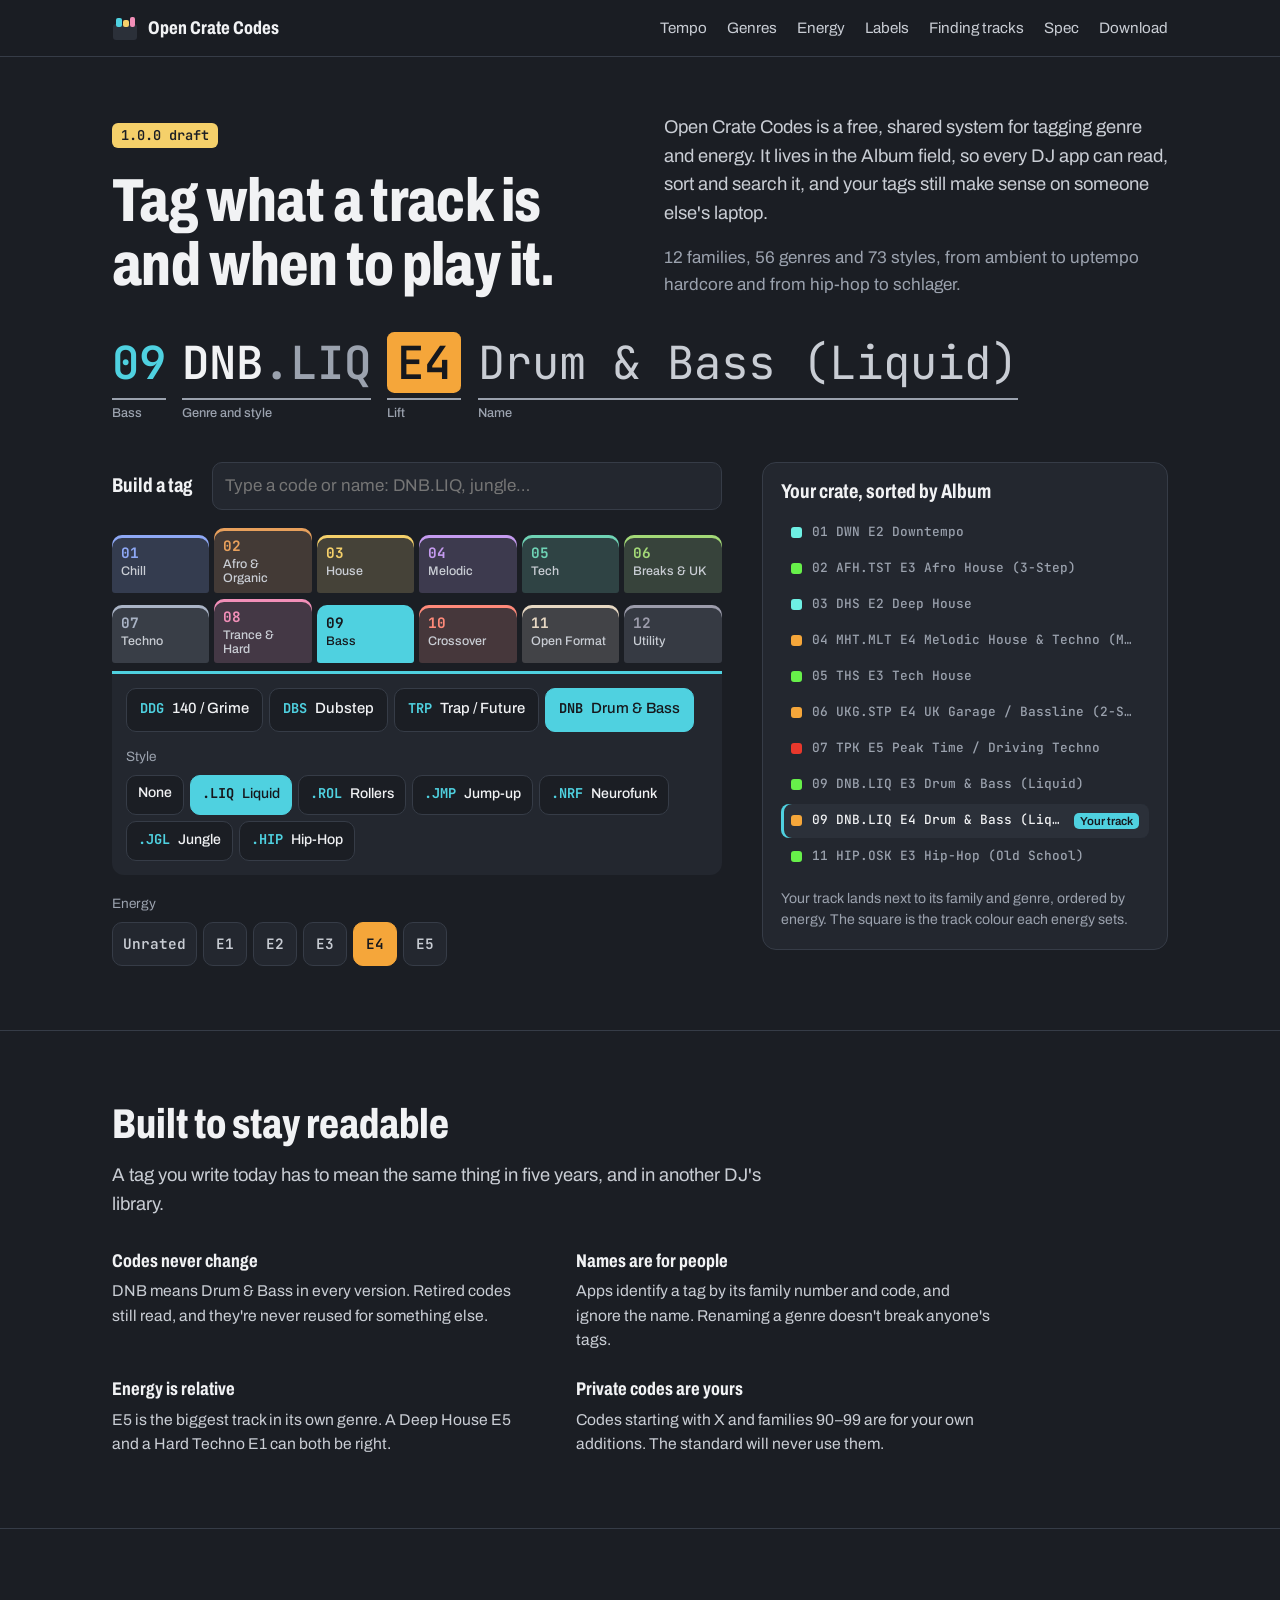
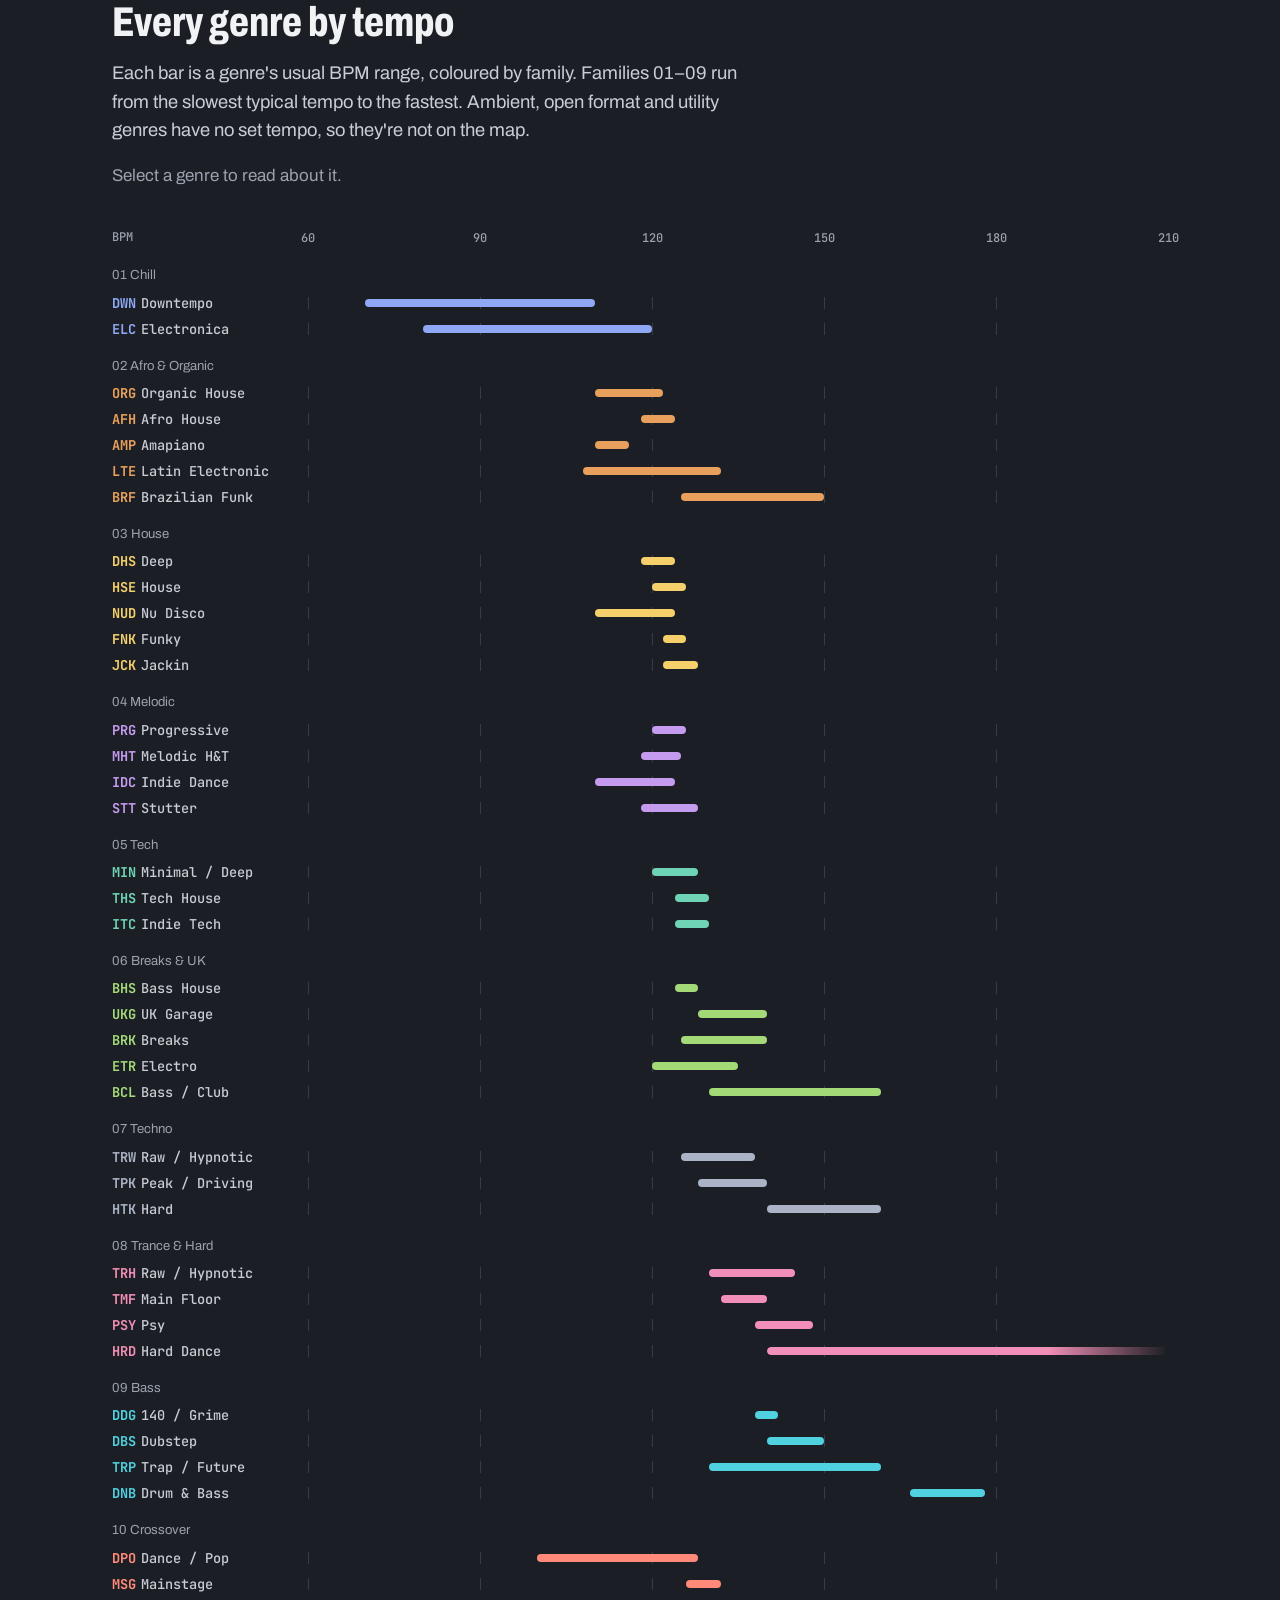
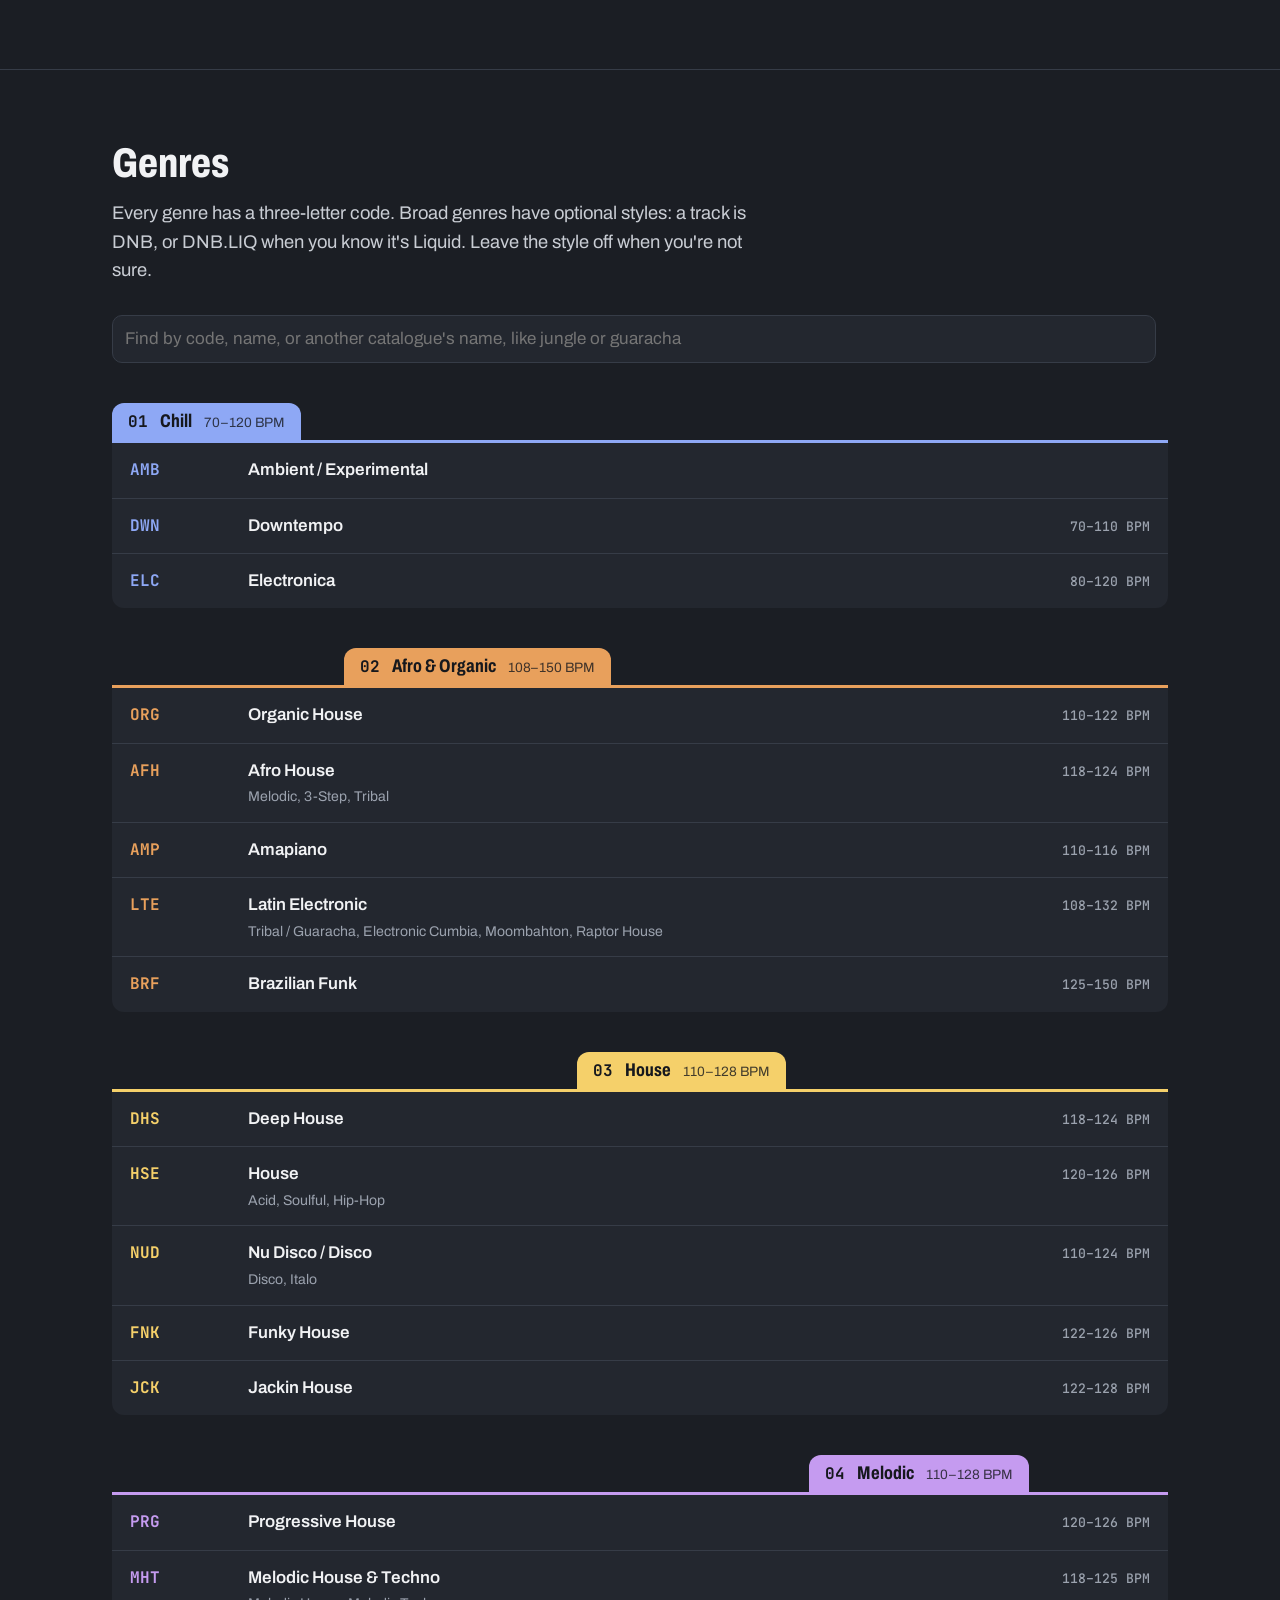
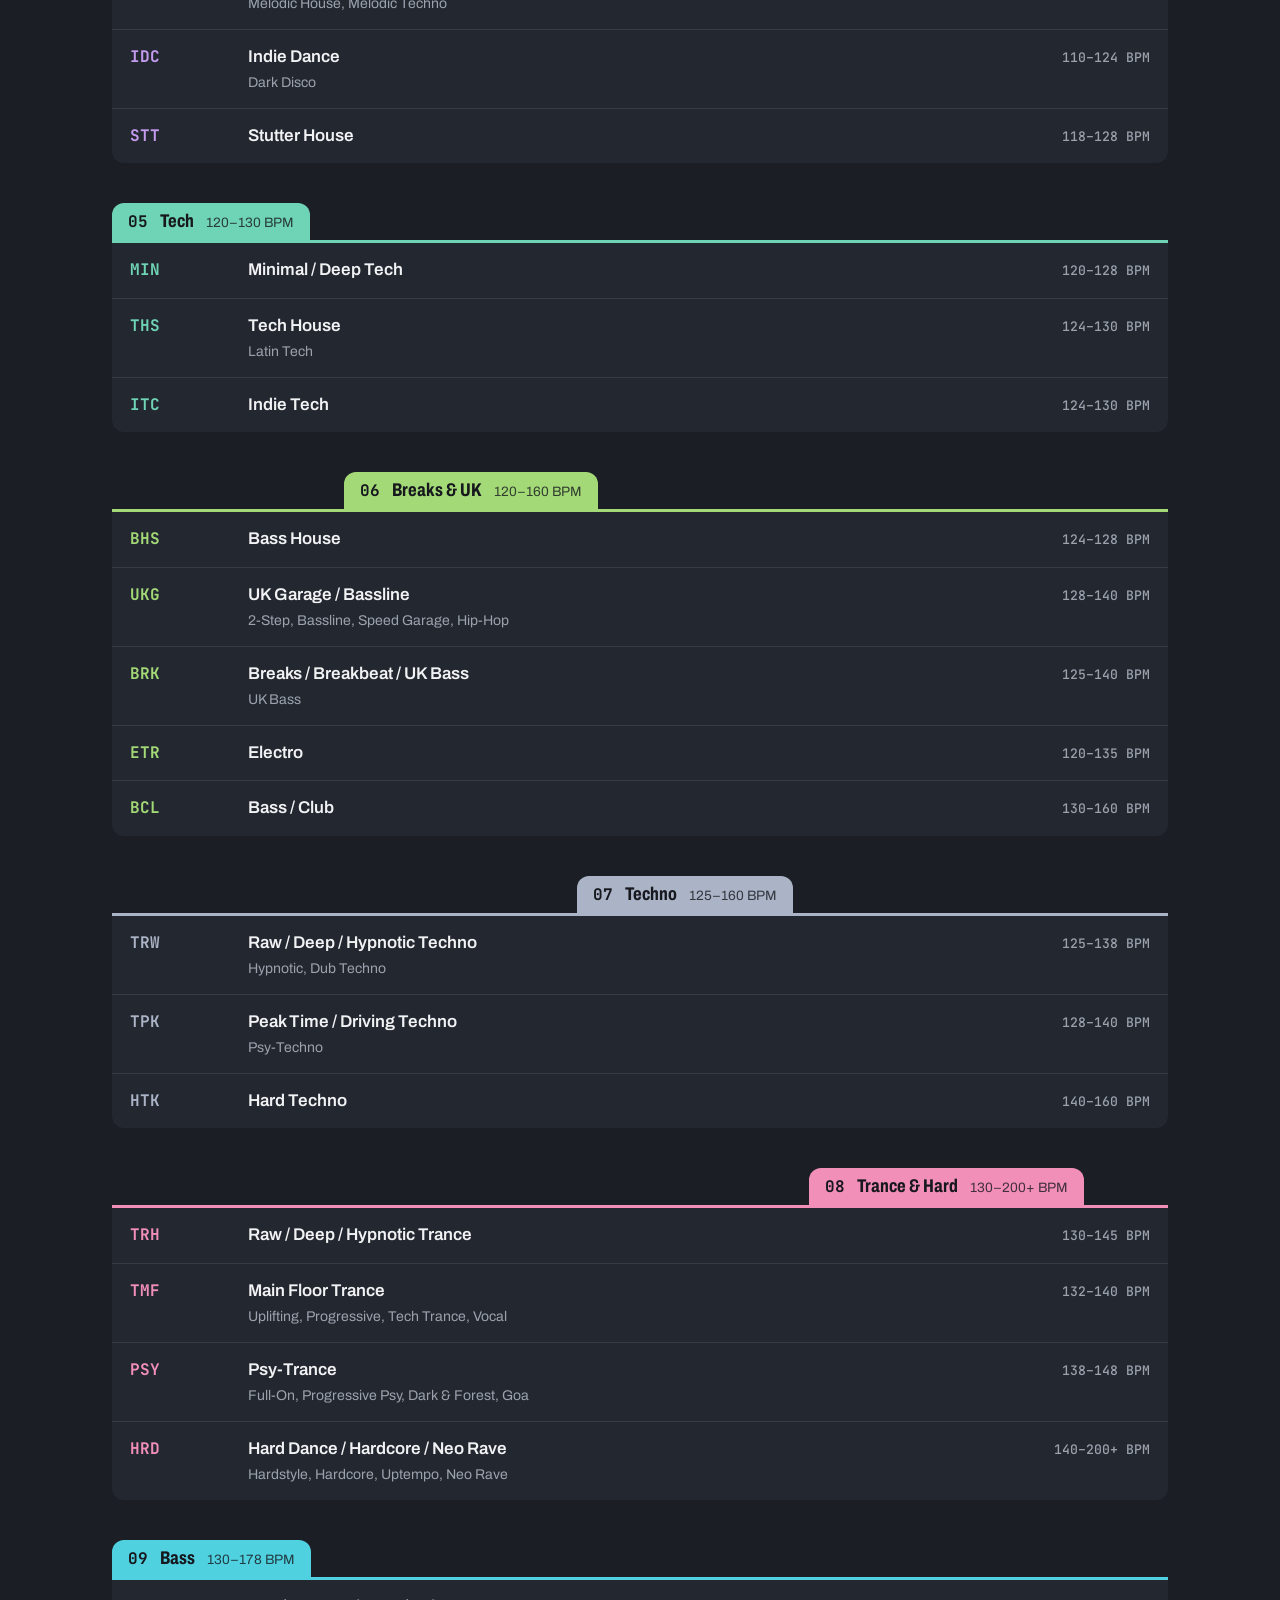
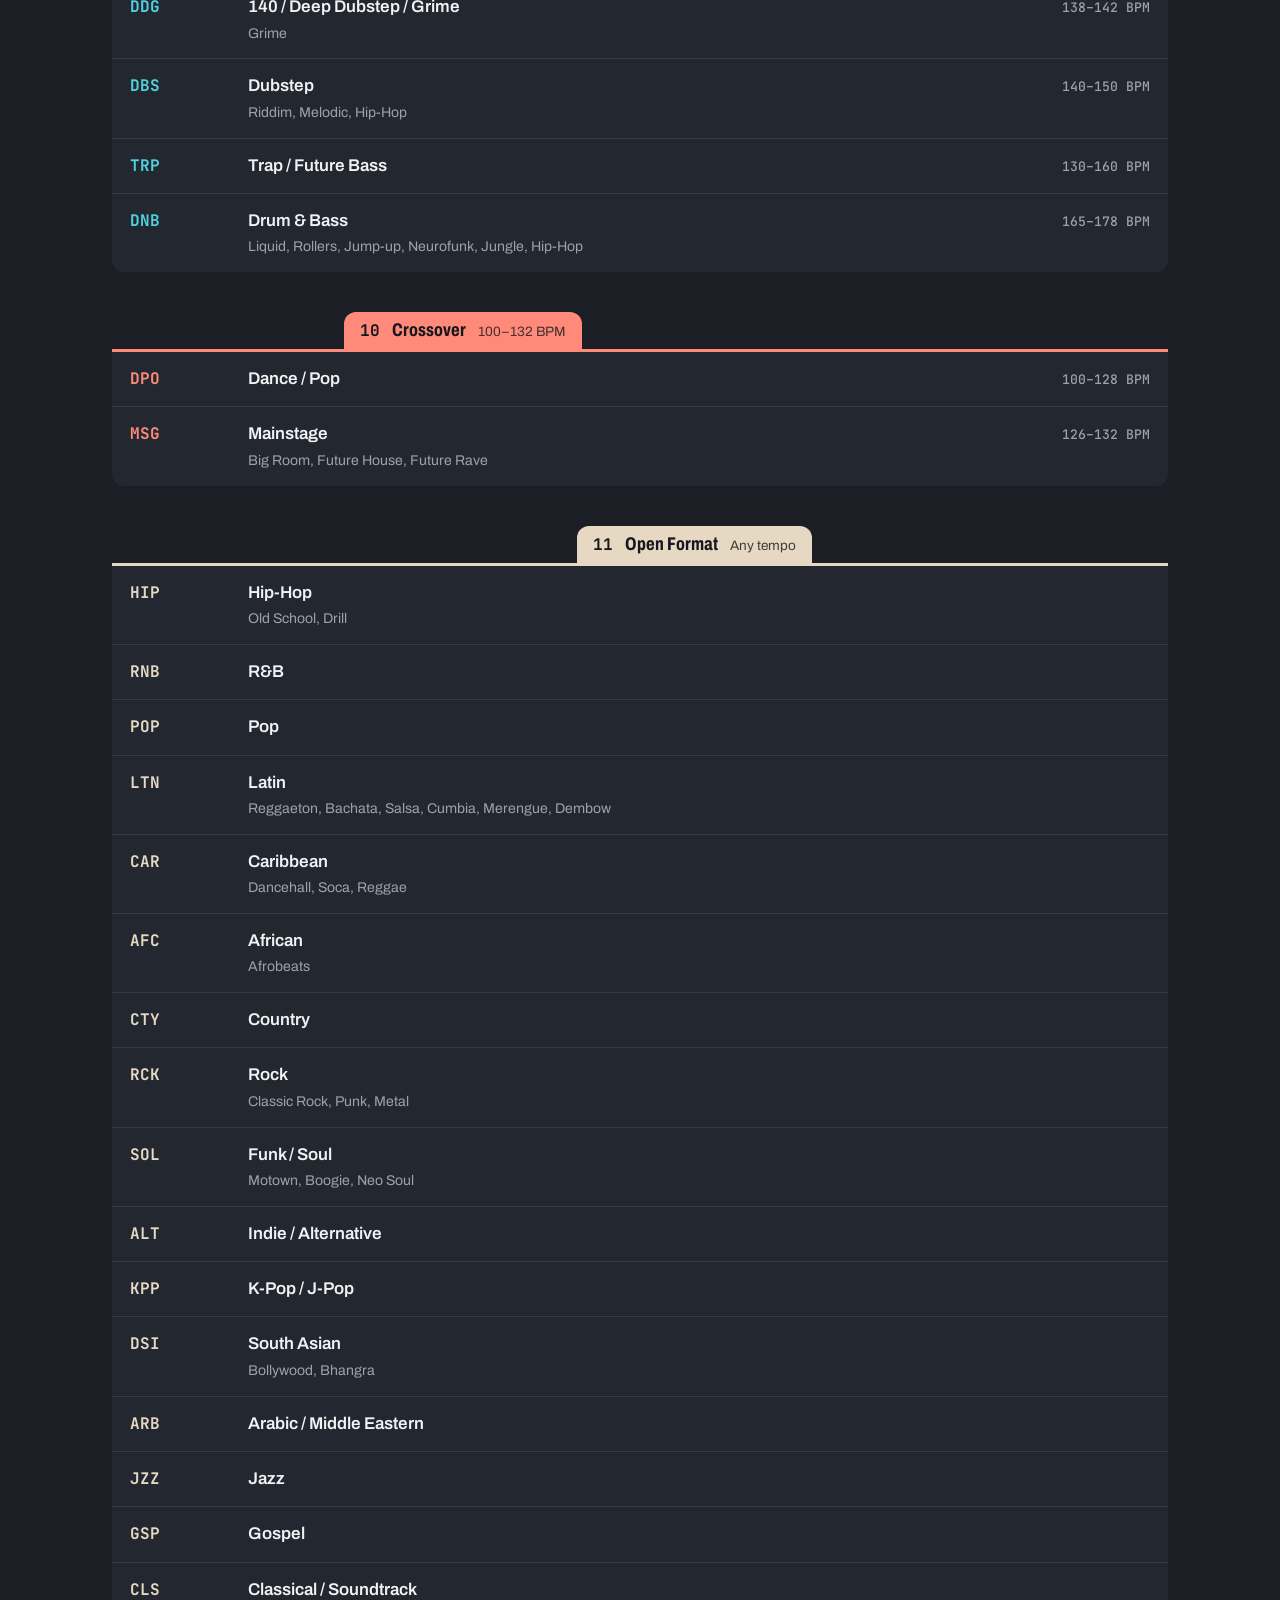
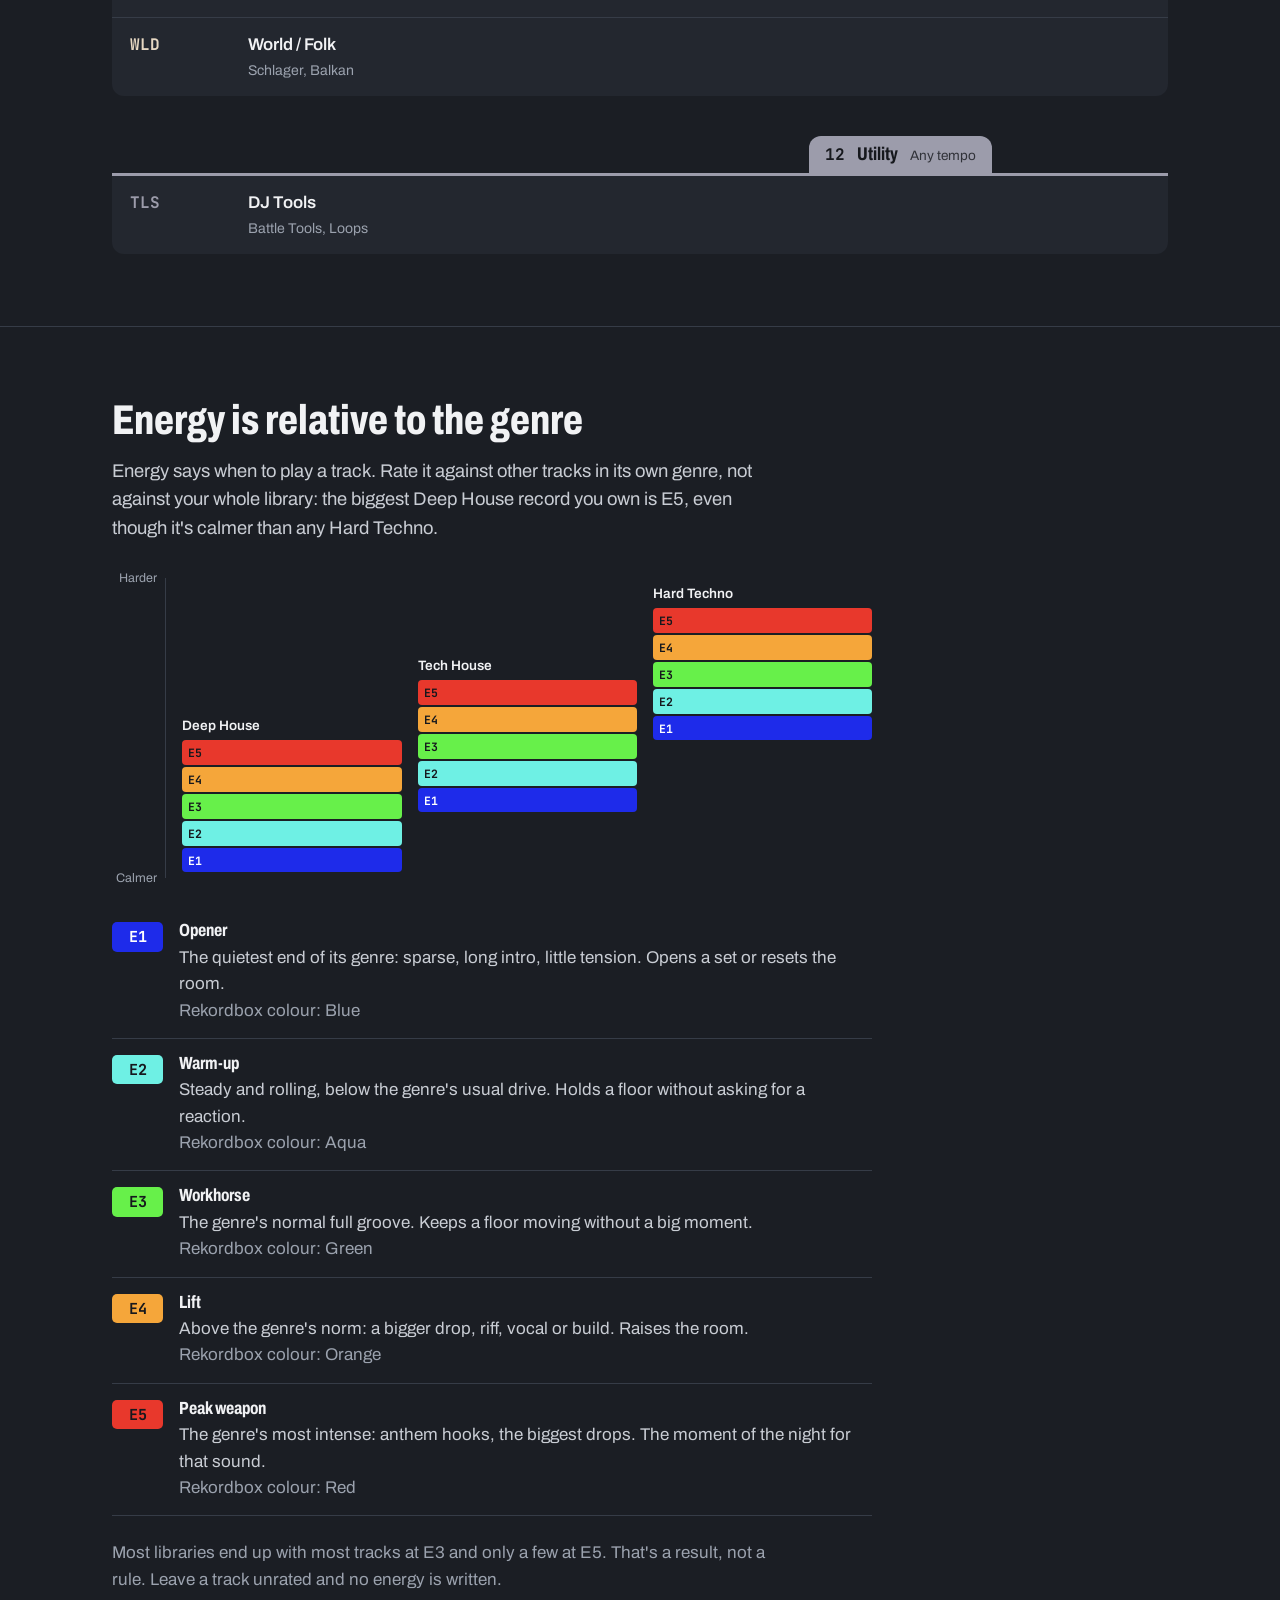
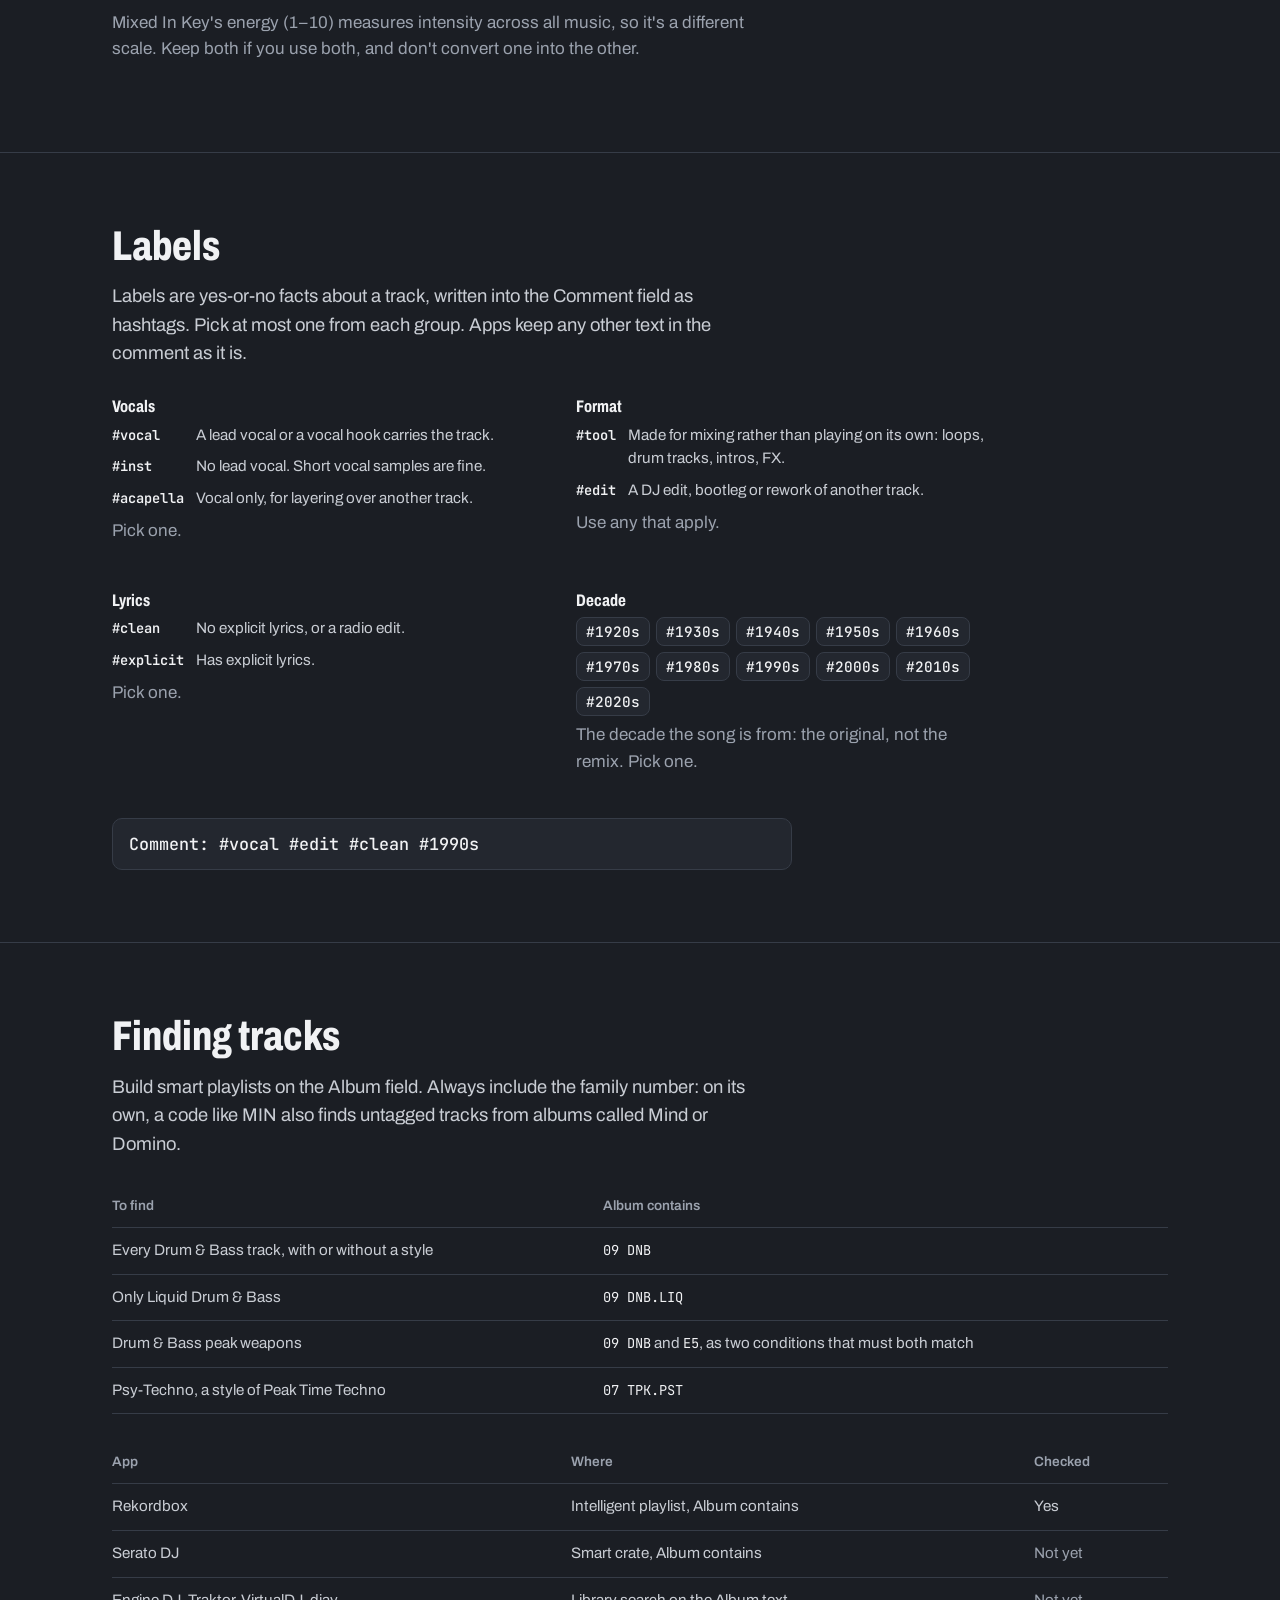
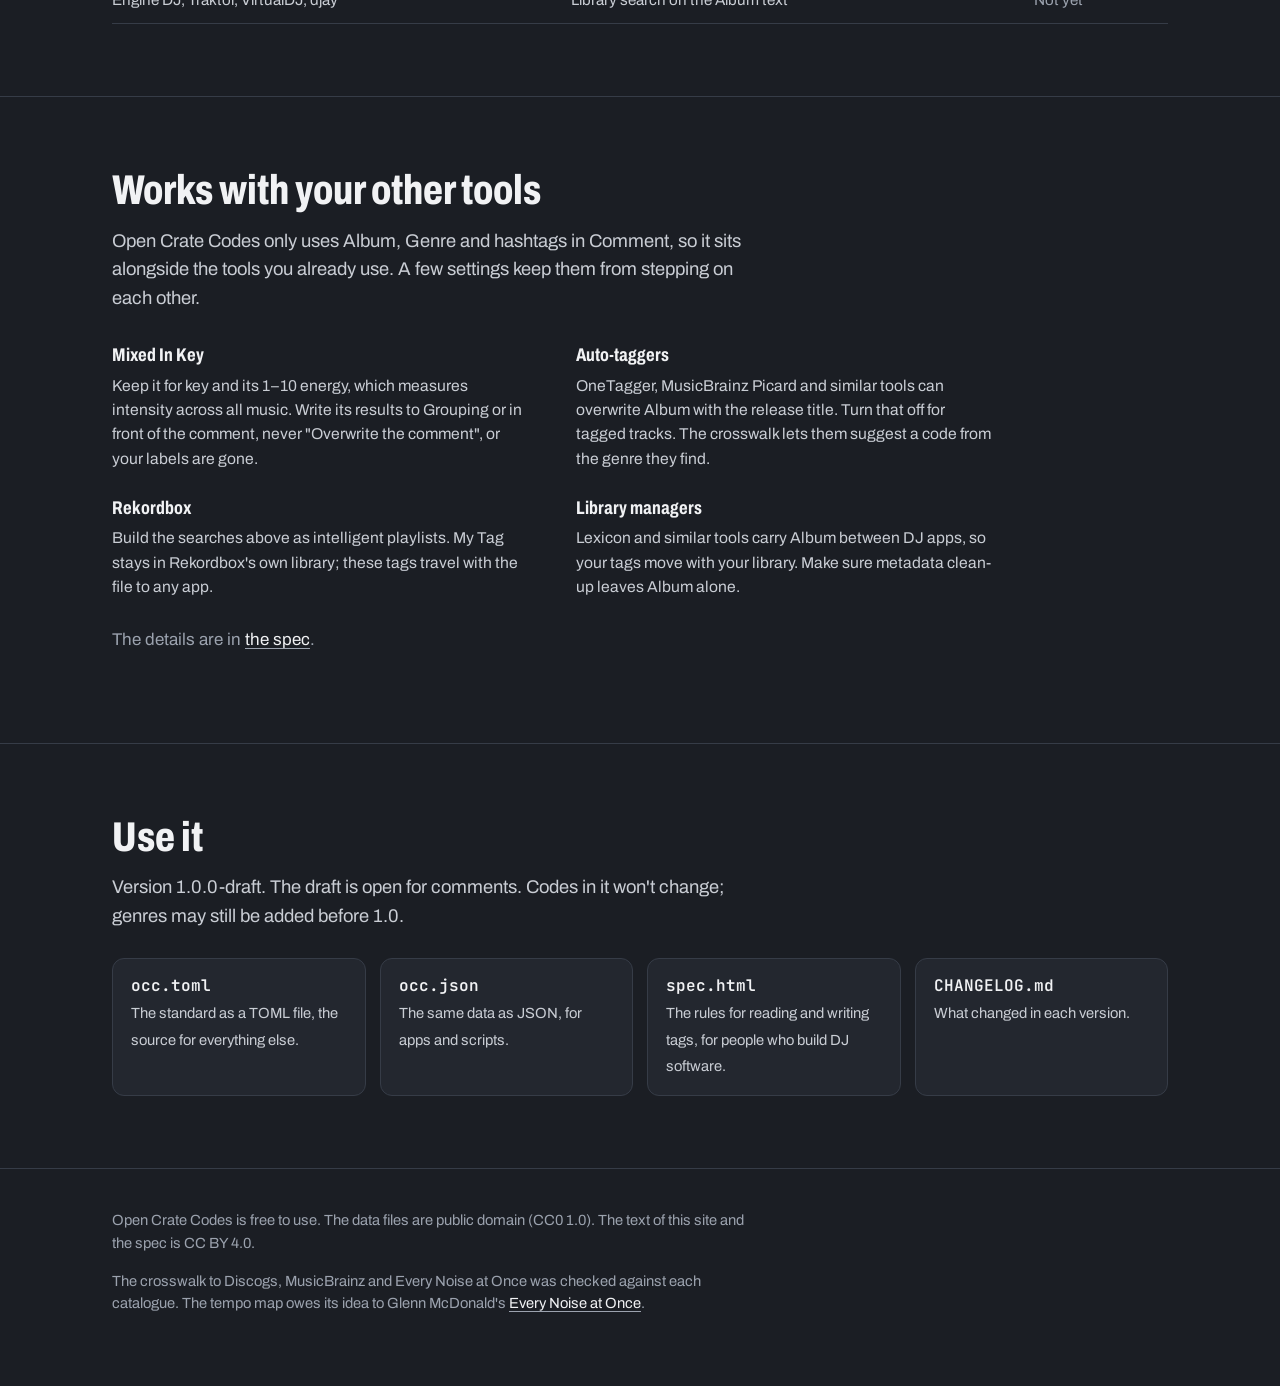
==== commit 054b3ee8: "Mark rekordbox as tested" ====
--- a/index.html
+++ b/index.html
@@ -168,7 +168,7 @@
       <table>
         <thead><tr><th scope="col">App</th><th scope="col">Where</th><th scope="col">Checked</th></tr></thead>
         <tbody>
-          <tr><td>Rekordbox</td><td>Intelligent playlist, Album contains</td><td class="muted">Not yet</td></tr>
+          <tr><td>Rekordbox</td><td>Intelligent playlist, Album contains</td><td>Yes</td></tr>
           <tr><td>Serato DJ</td><td>Smart crate, Album contains</td><td class="muted">Not yet</td></tr>
           <tr><td>Engine DJ, Traktor, VirtualDJ, djay</td><td>Library search on the Album text</td><td class="muted">Not yet</td></tr>
         </tbody>
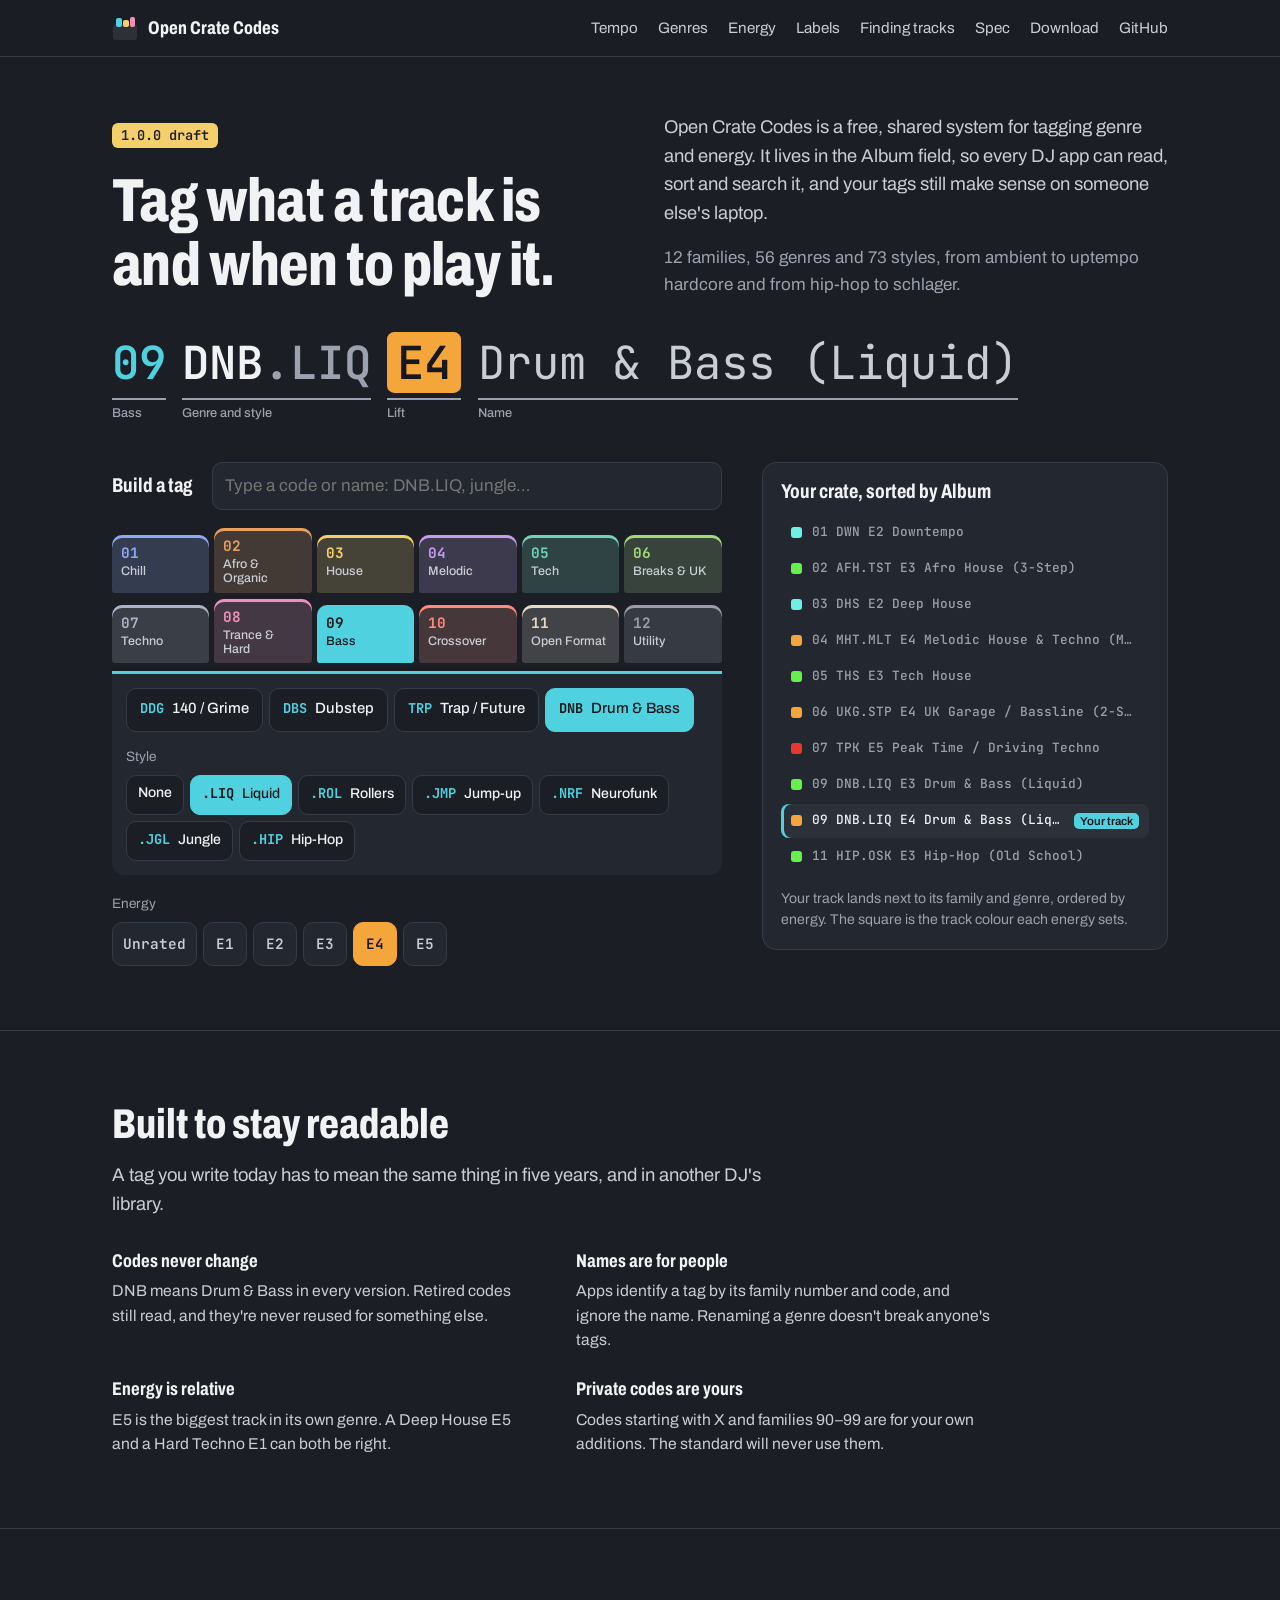
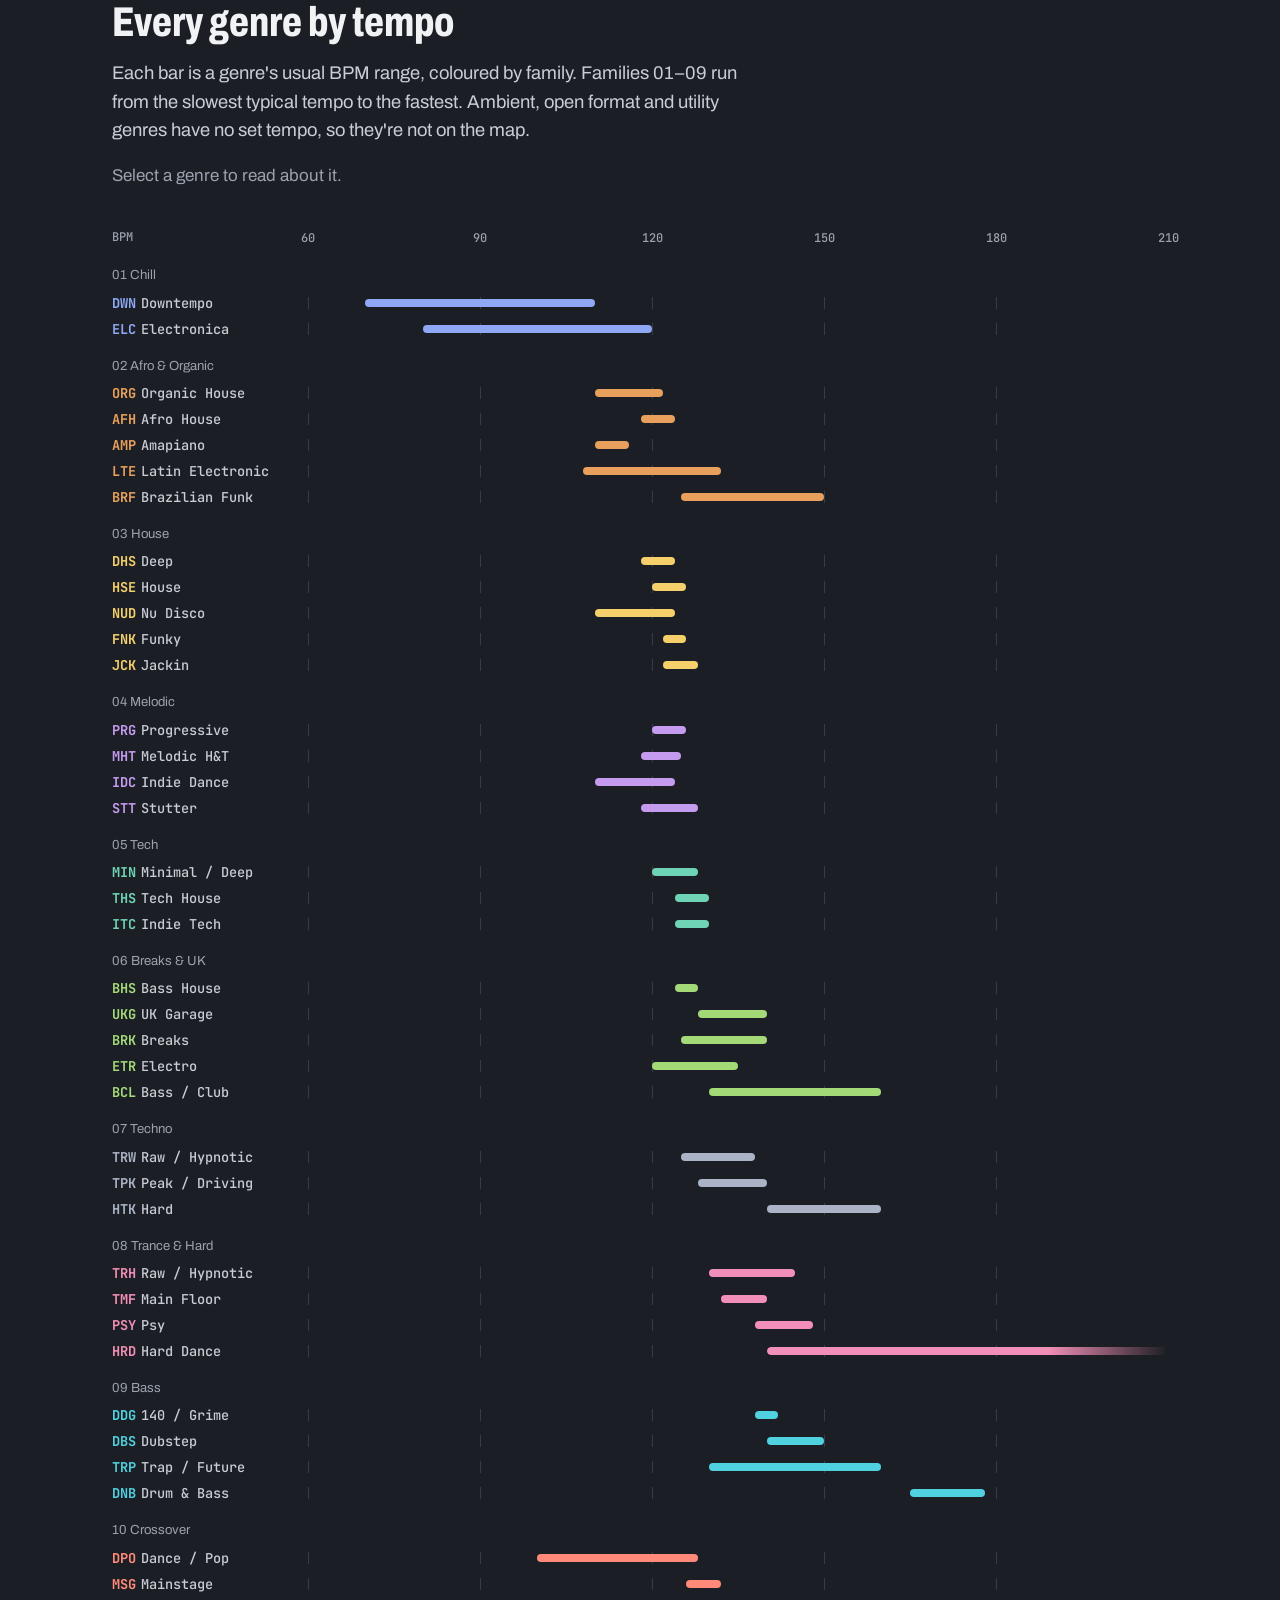
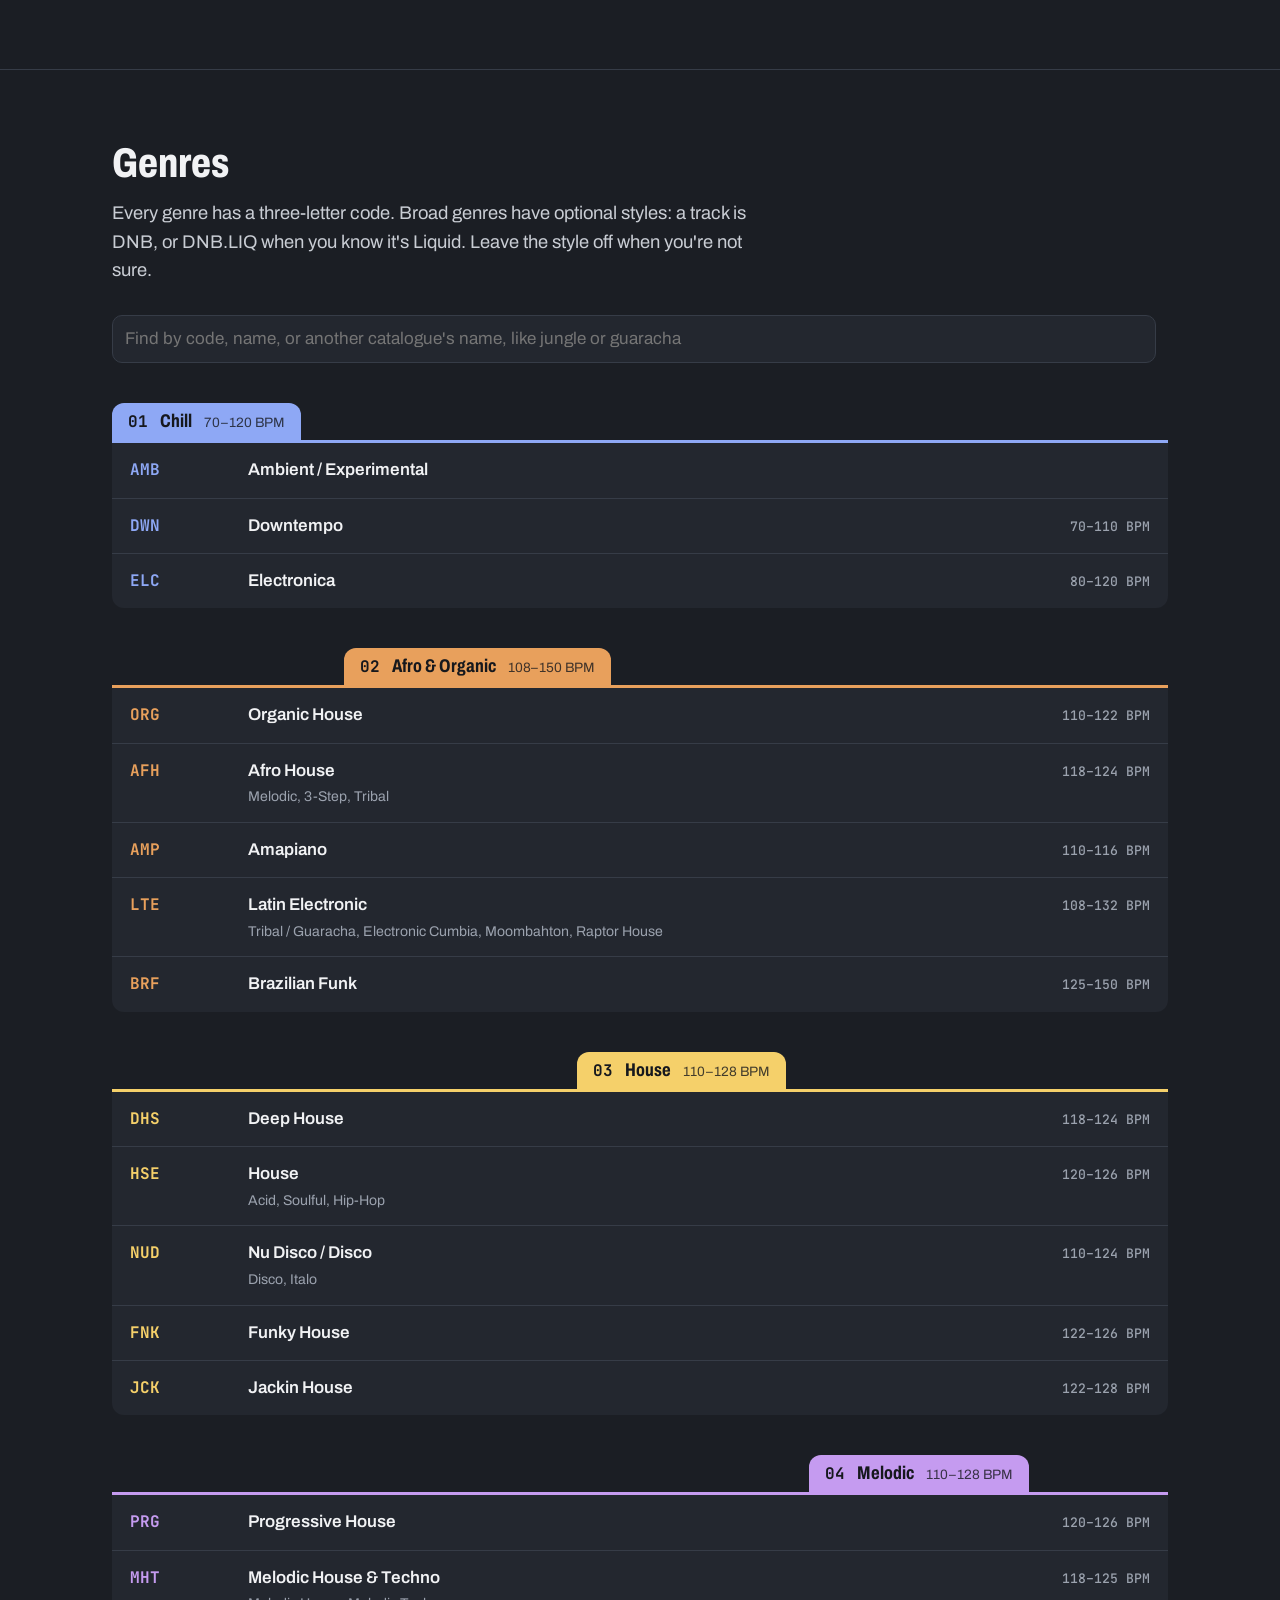
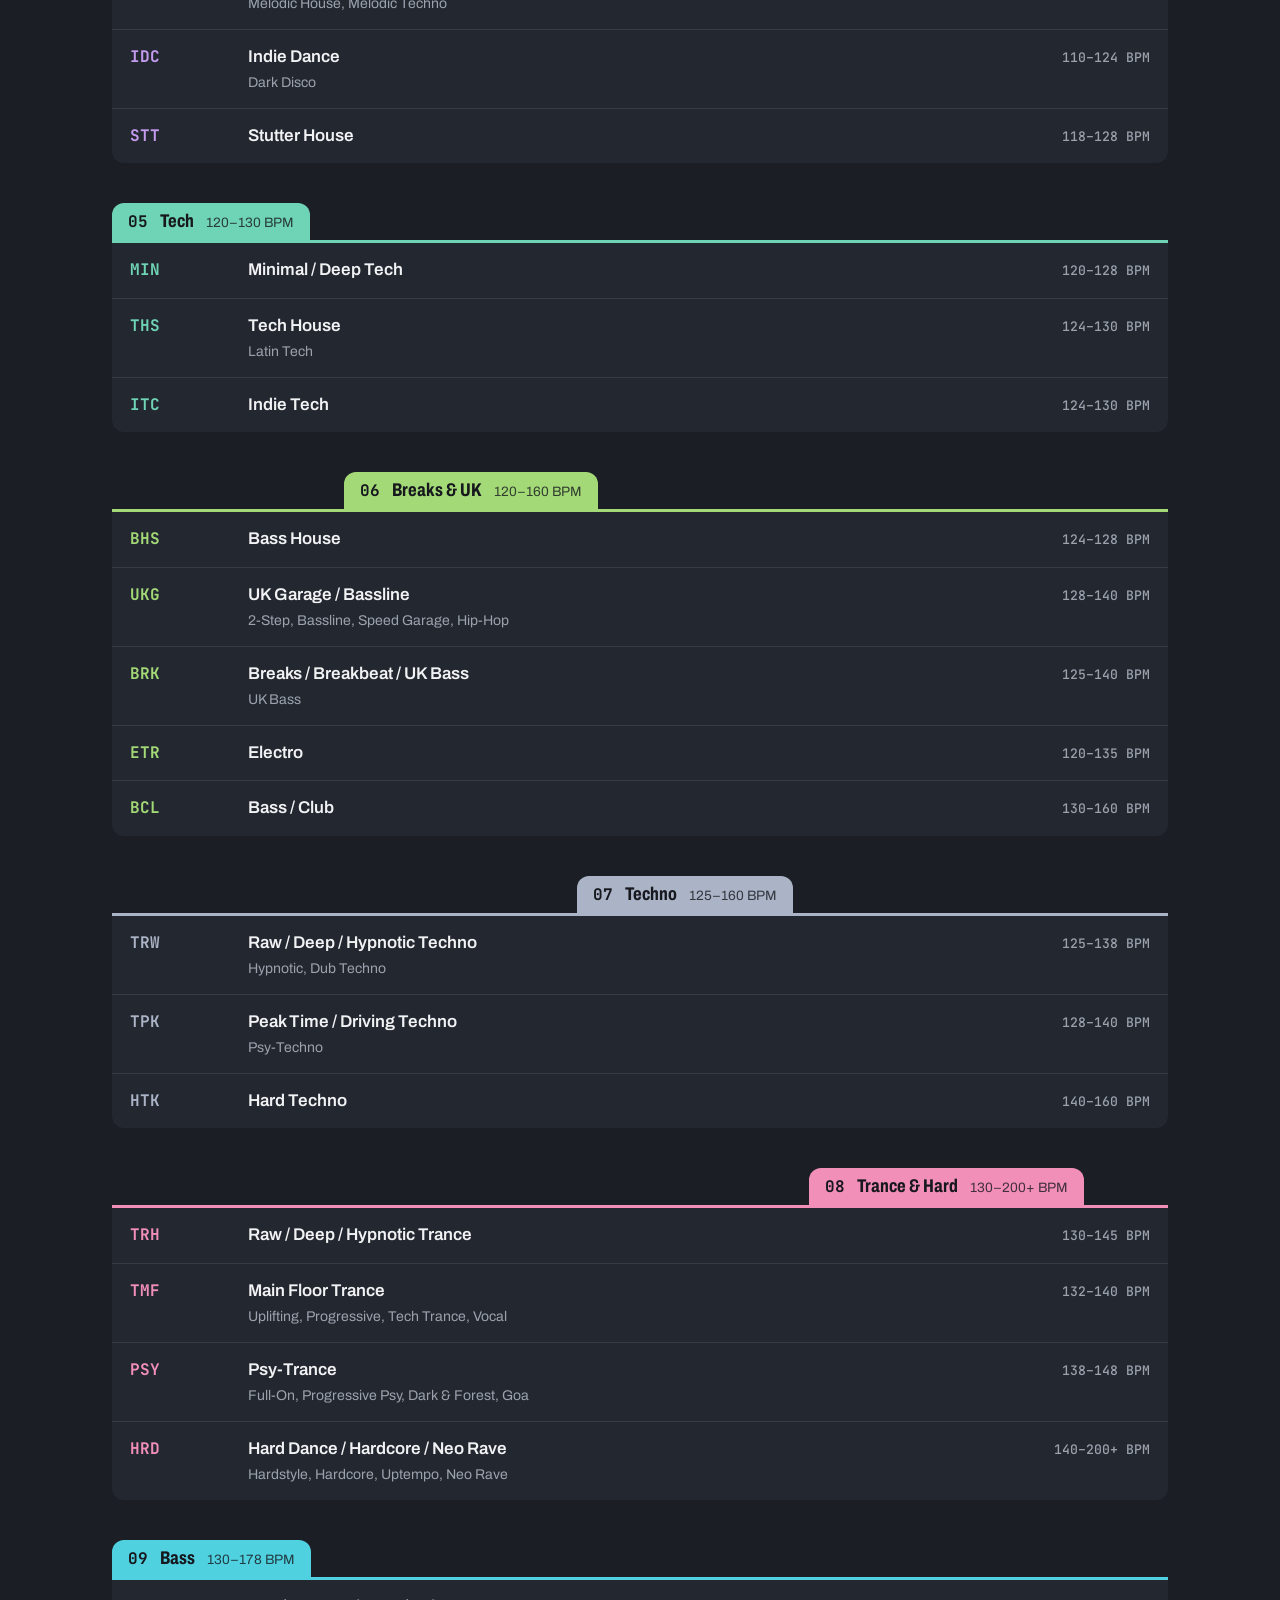
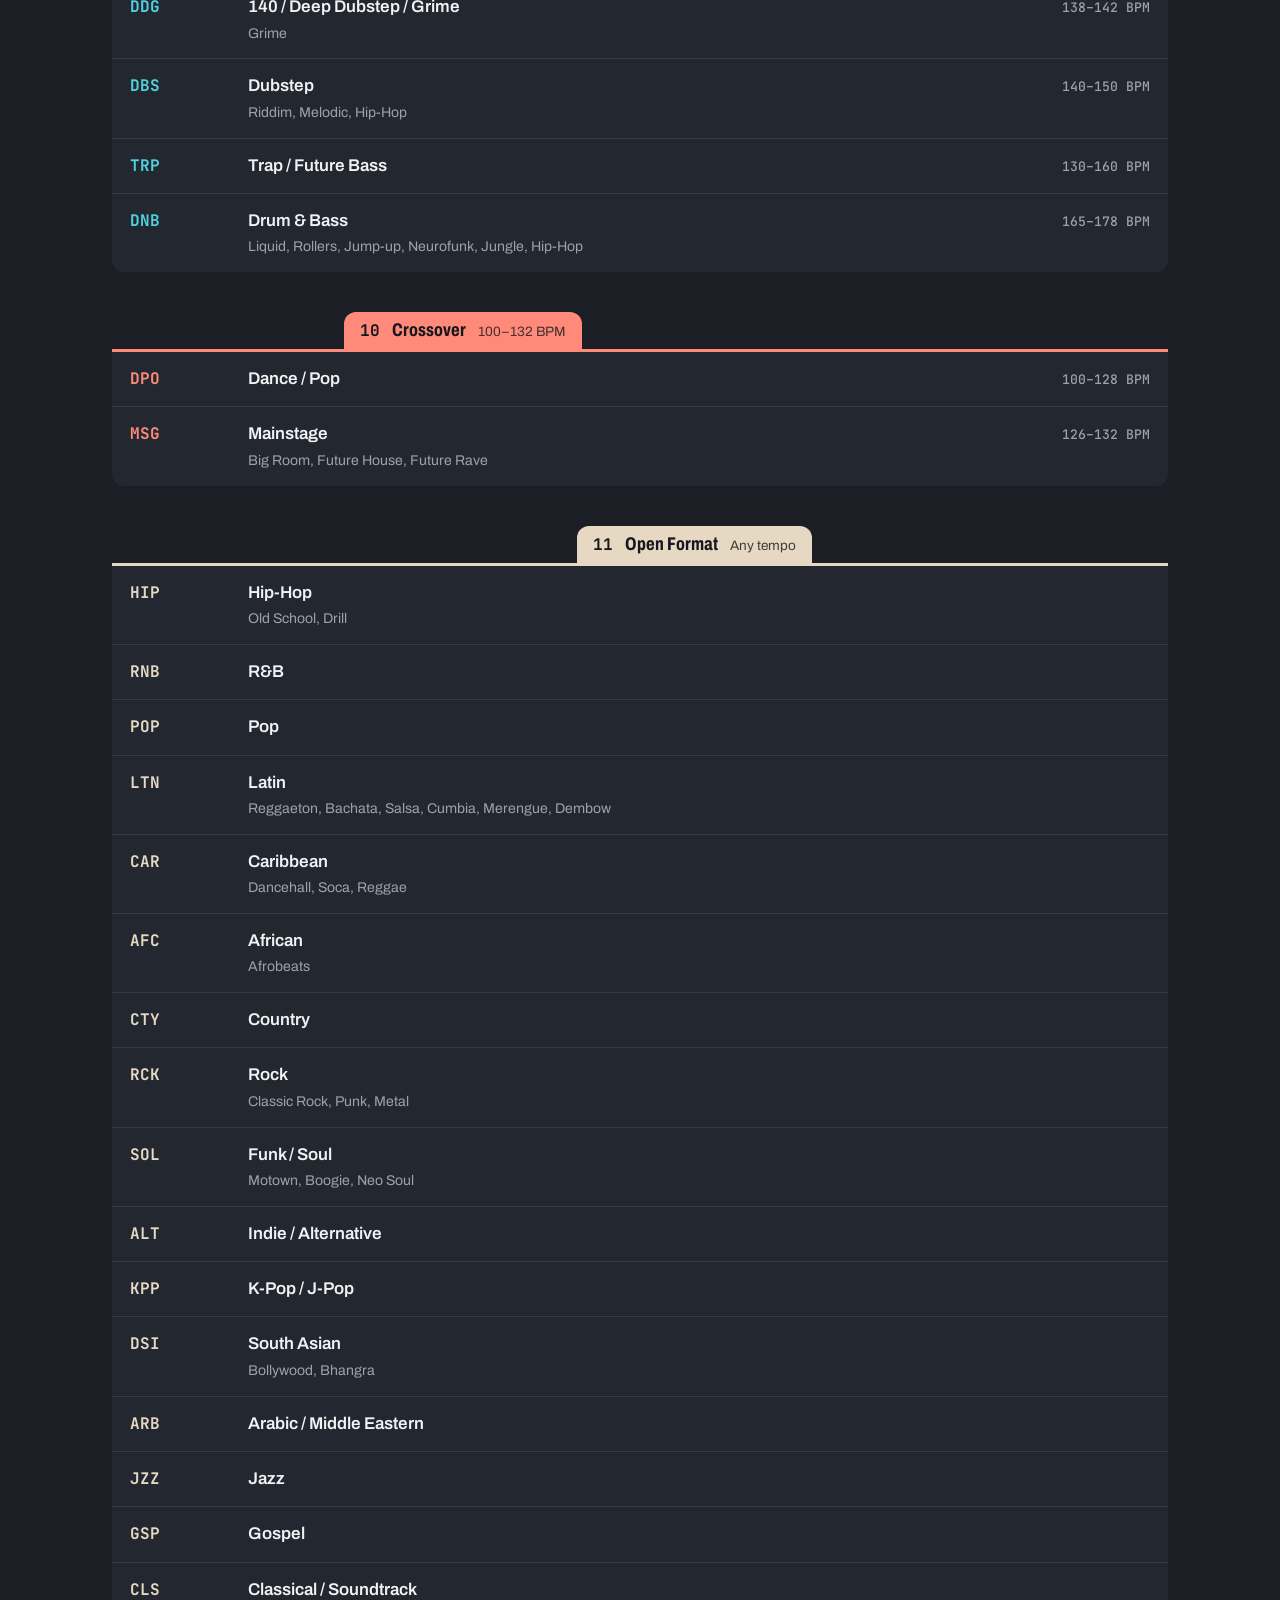
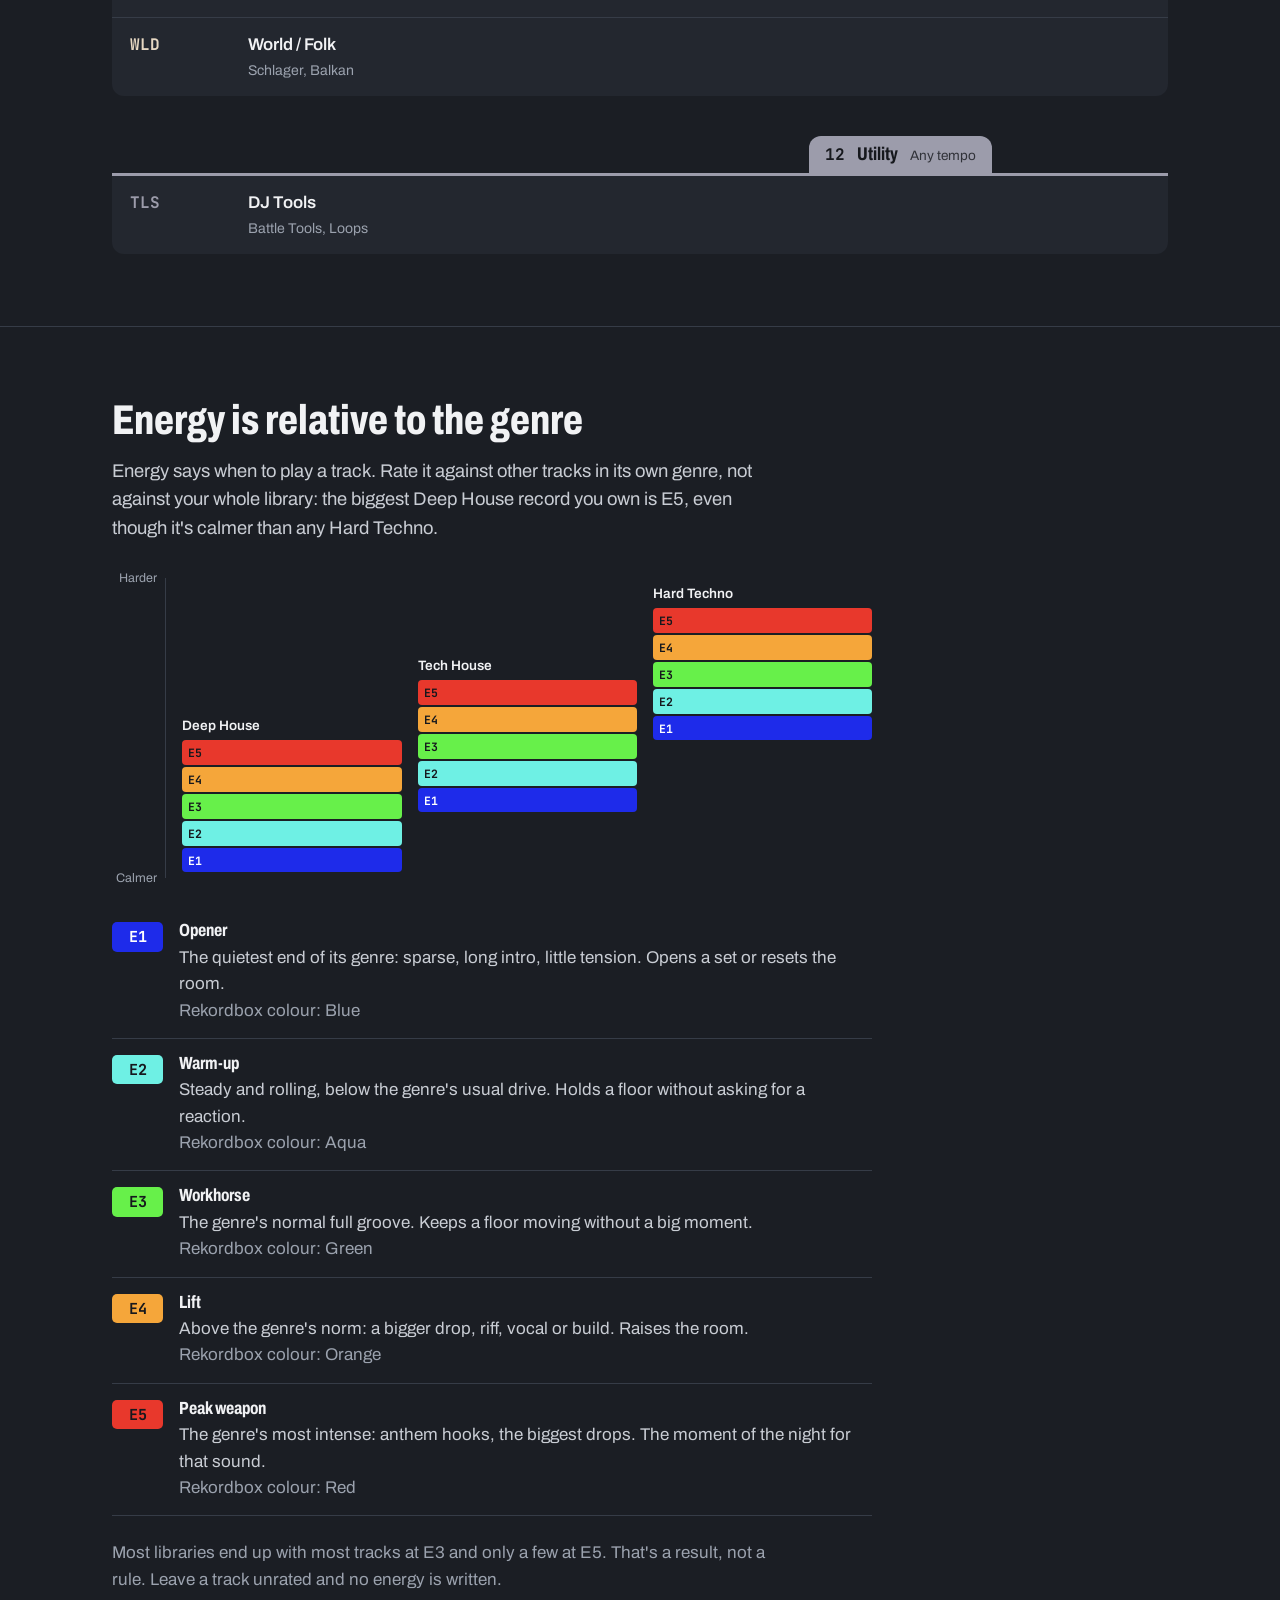
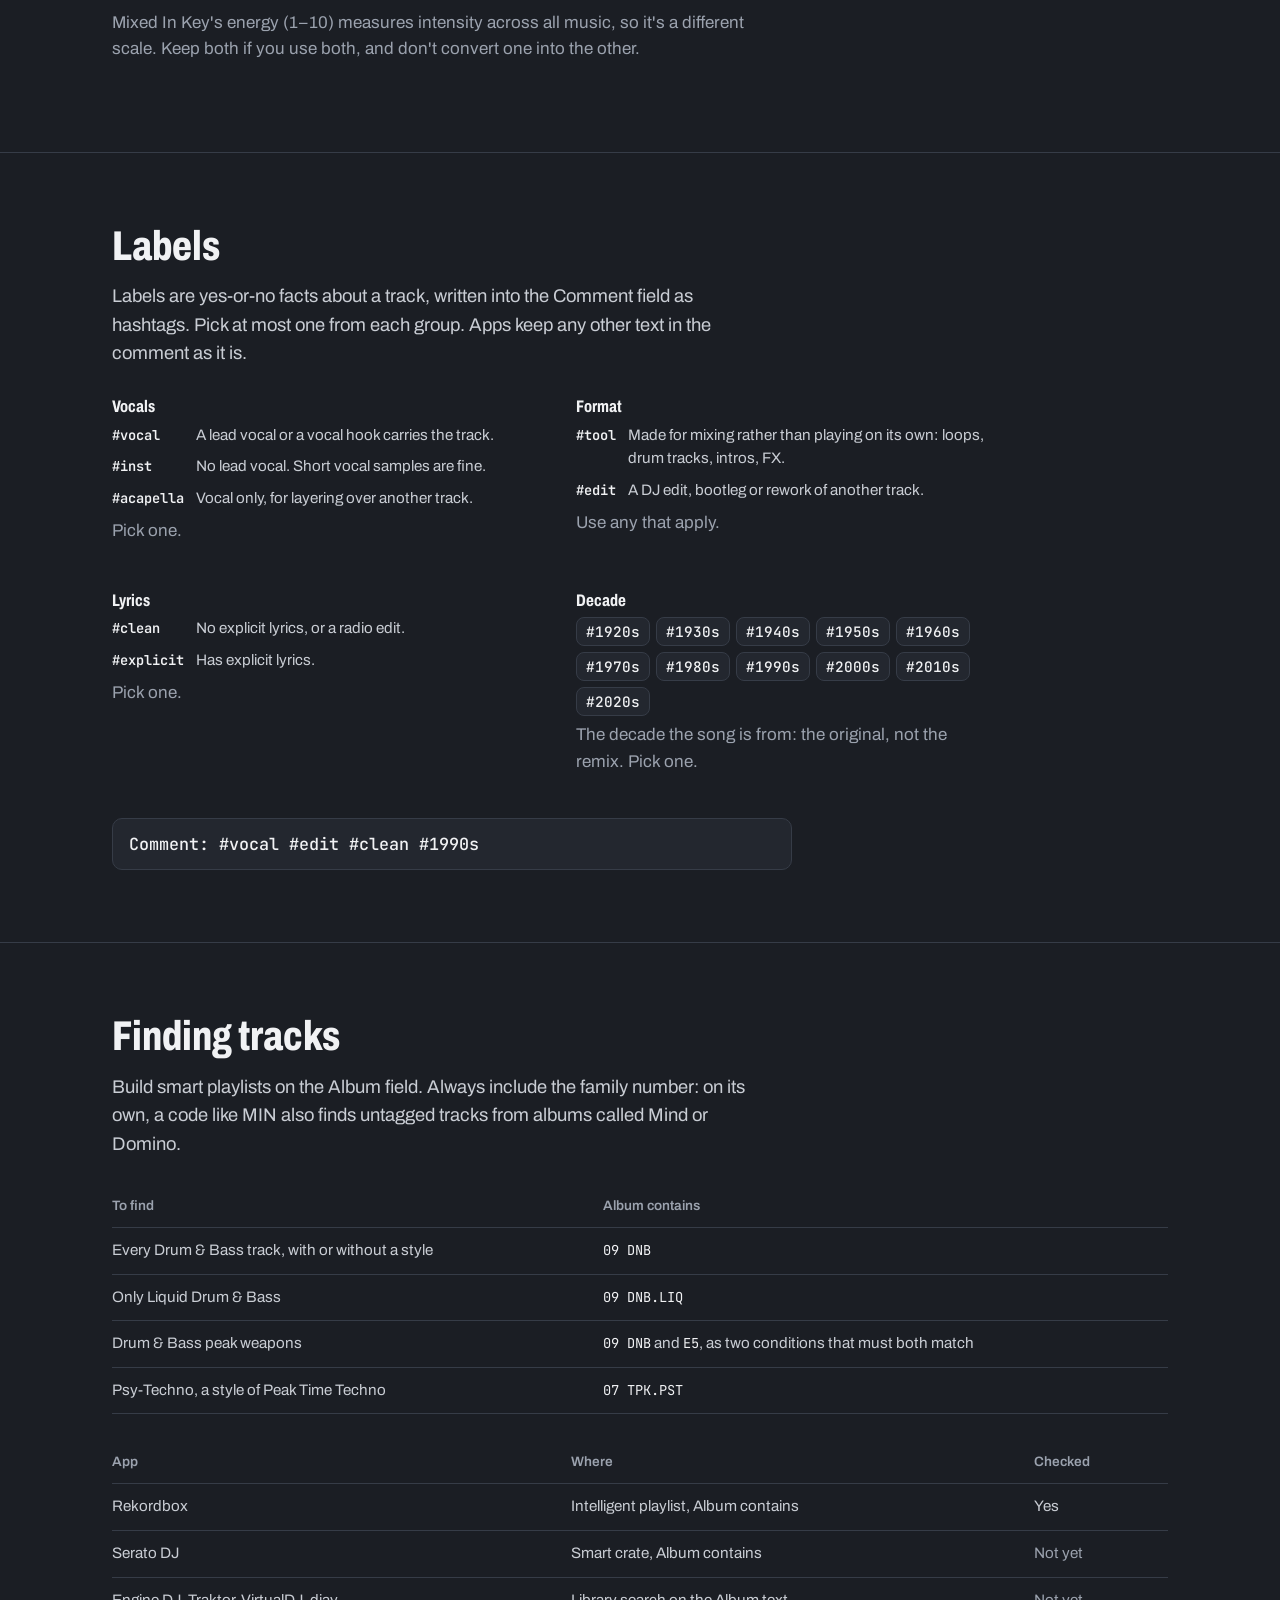
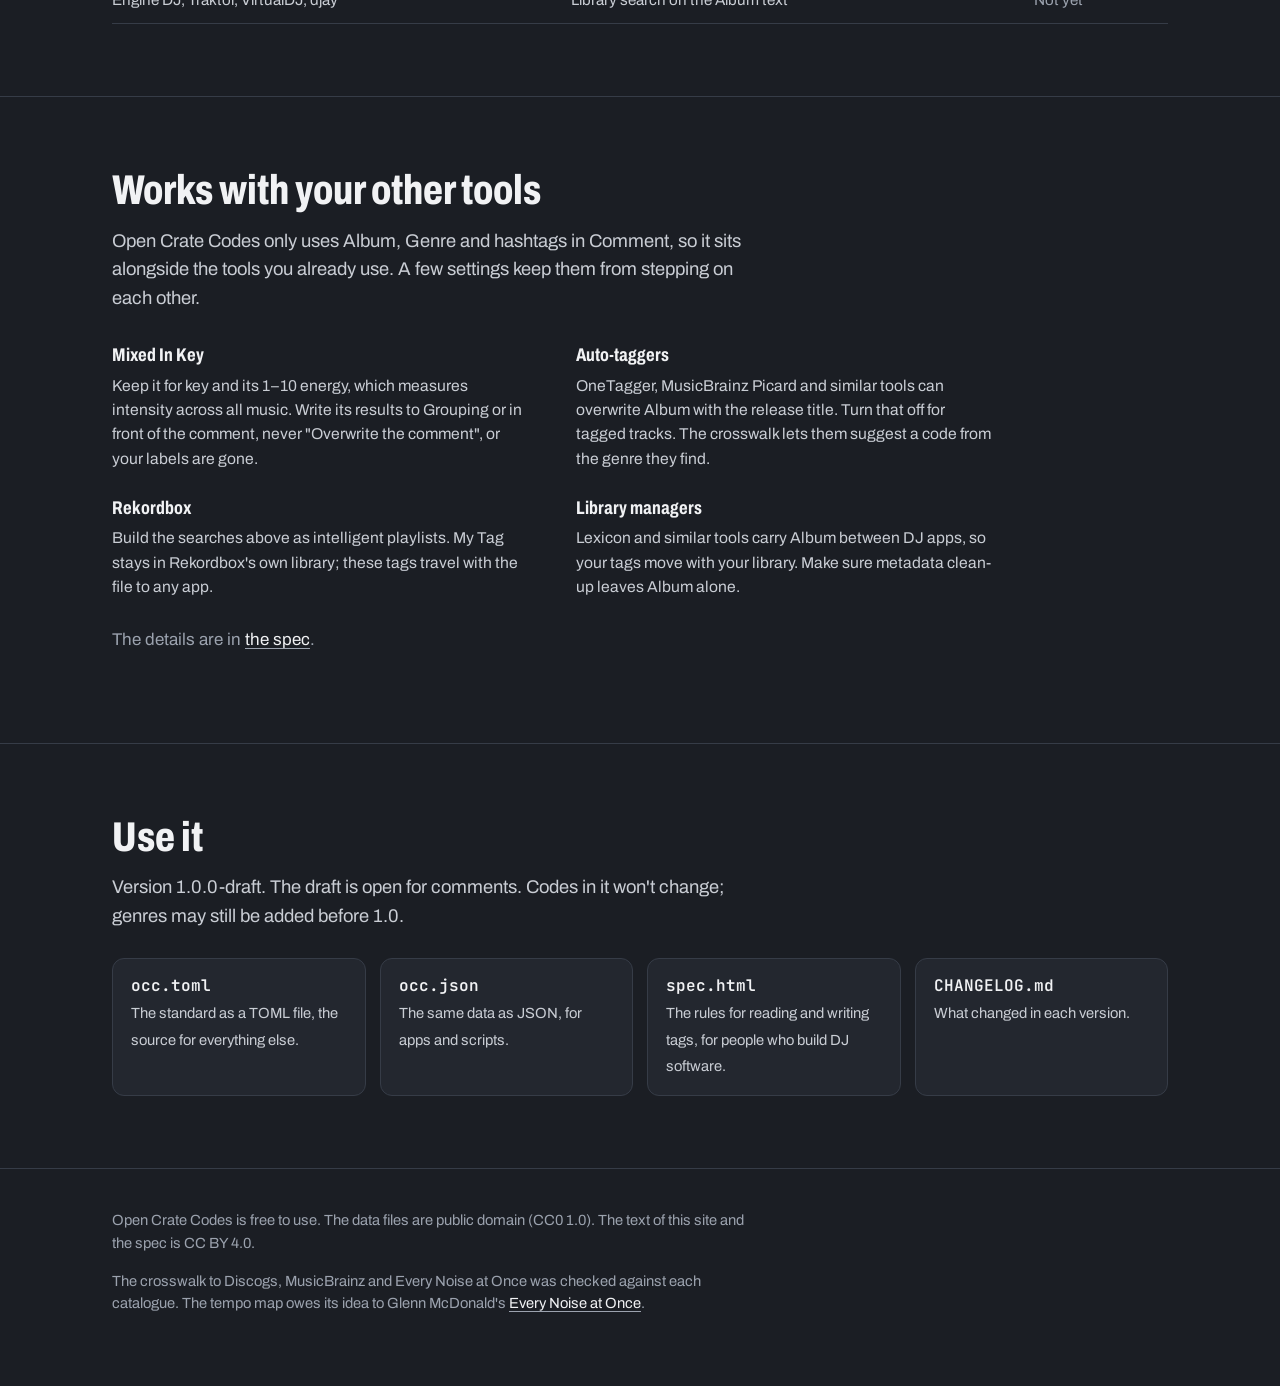
==== commit c705ff42: "Adds github link" ====
--- a/index.html
+++ b/index.html
@@ -29,6 +29,7 @@
         <li><a href="#finding">Finding tracks</a></li>
         <li><a href="spec.html">Spec</a></li>
         <li><a href="#use">Download</a></li>
+        <li><a href="https://github.com/OpenCrateCodes/spec">GitHub</a></li>
       </ul>
     </nav>
   </div>
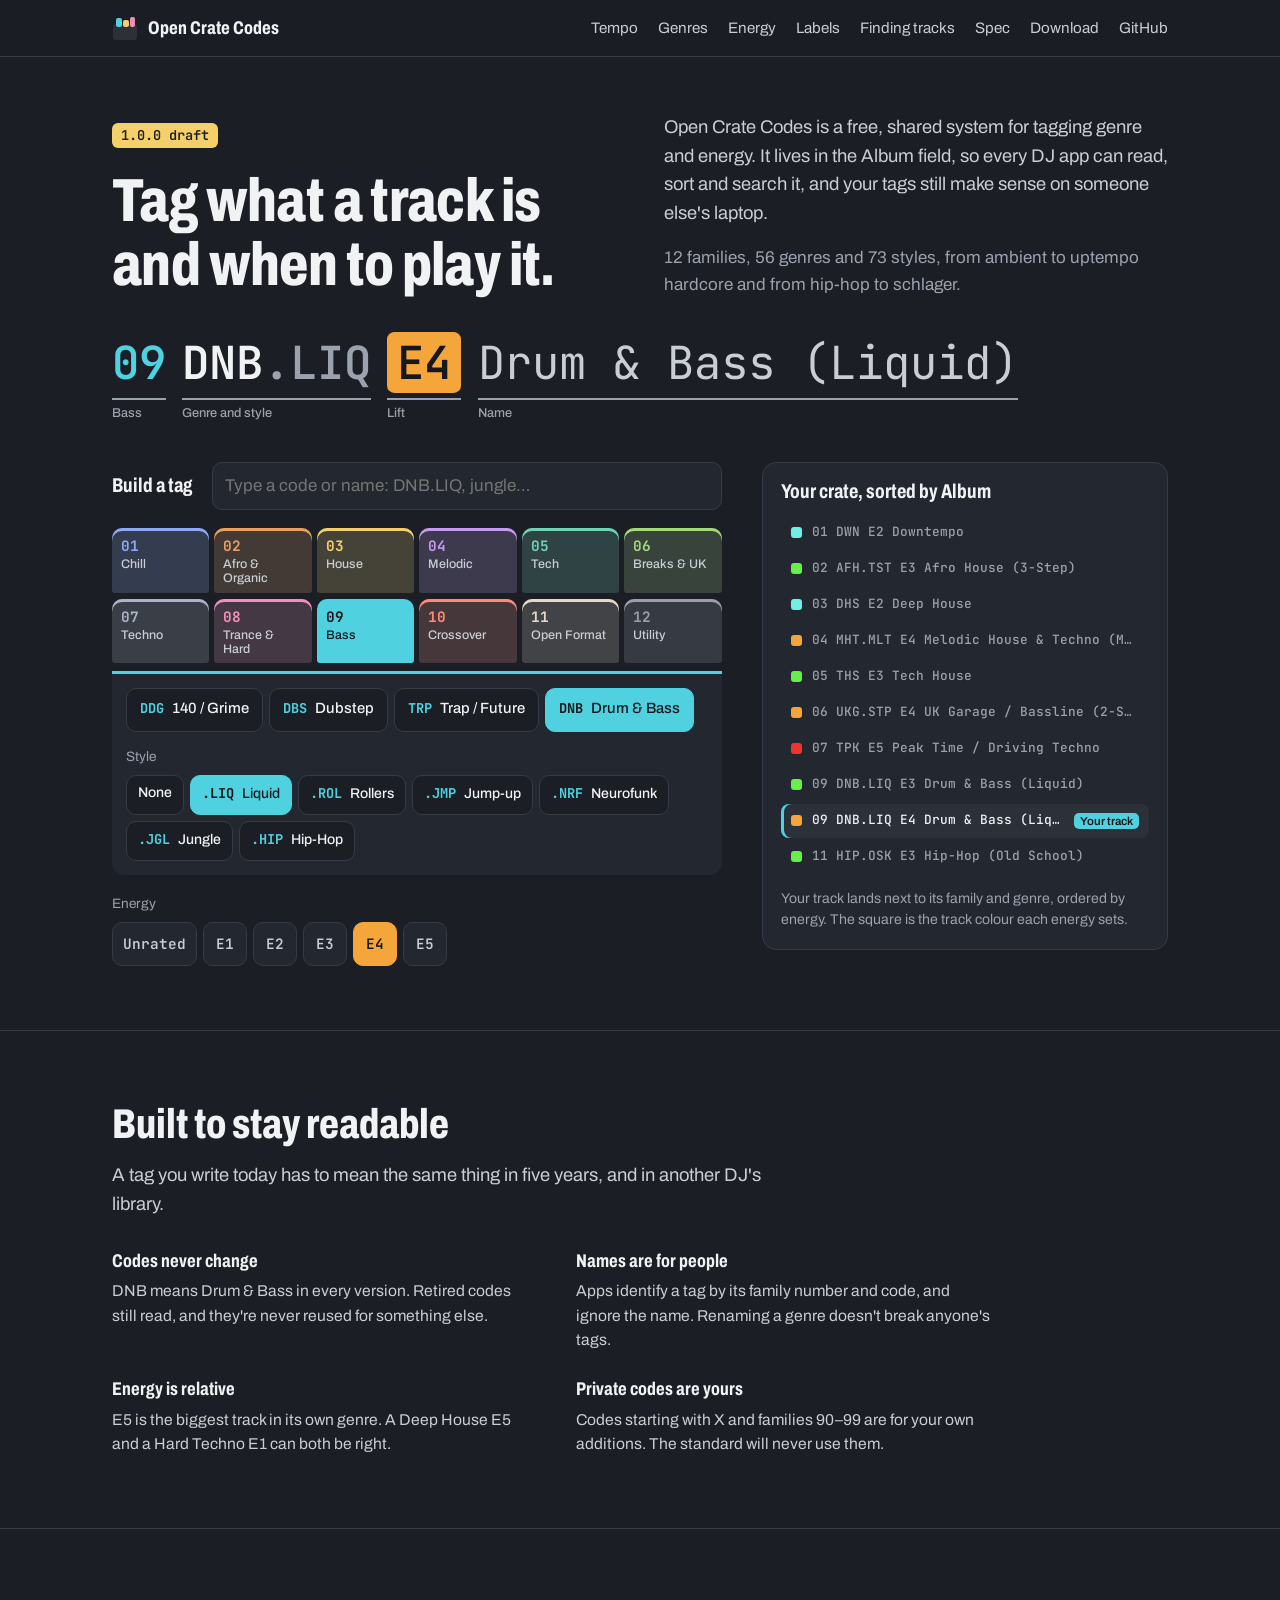
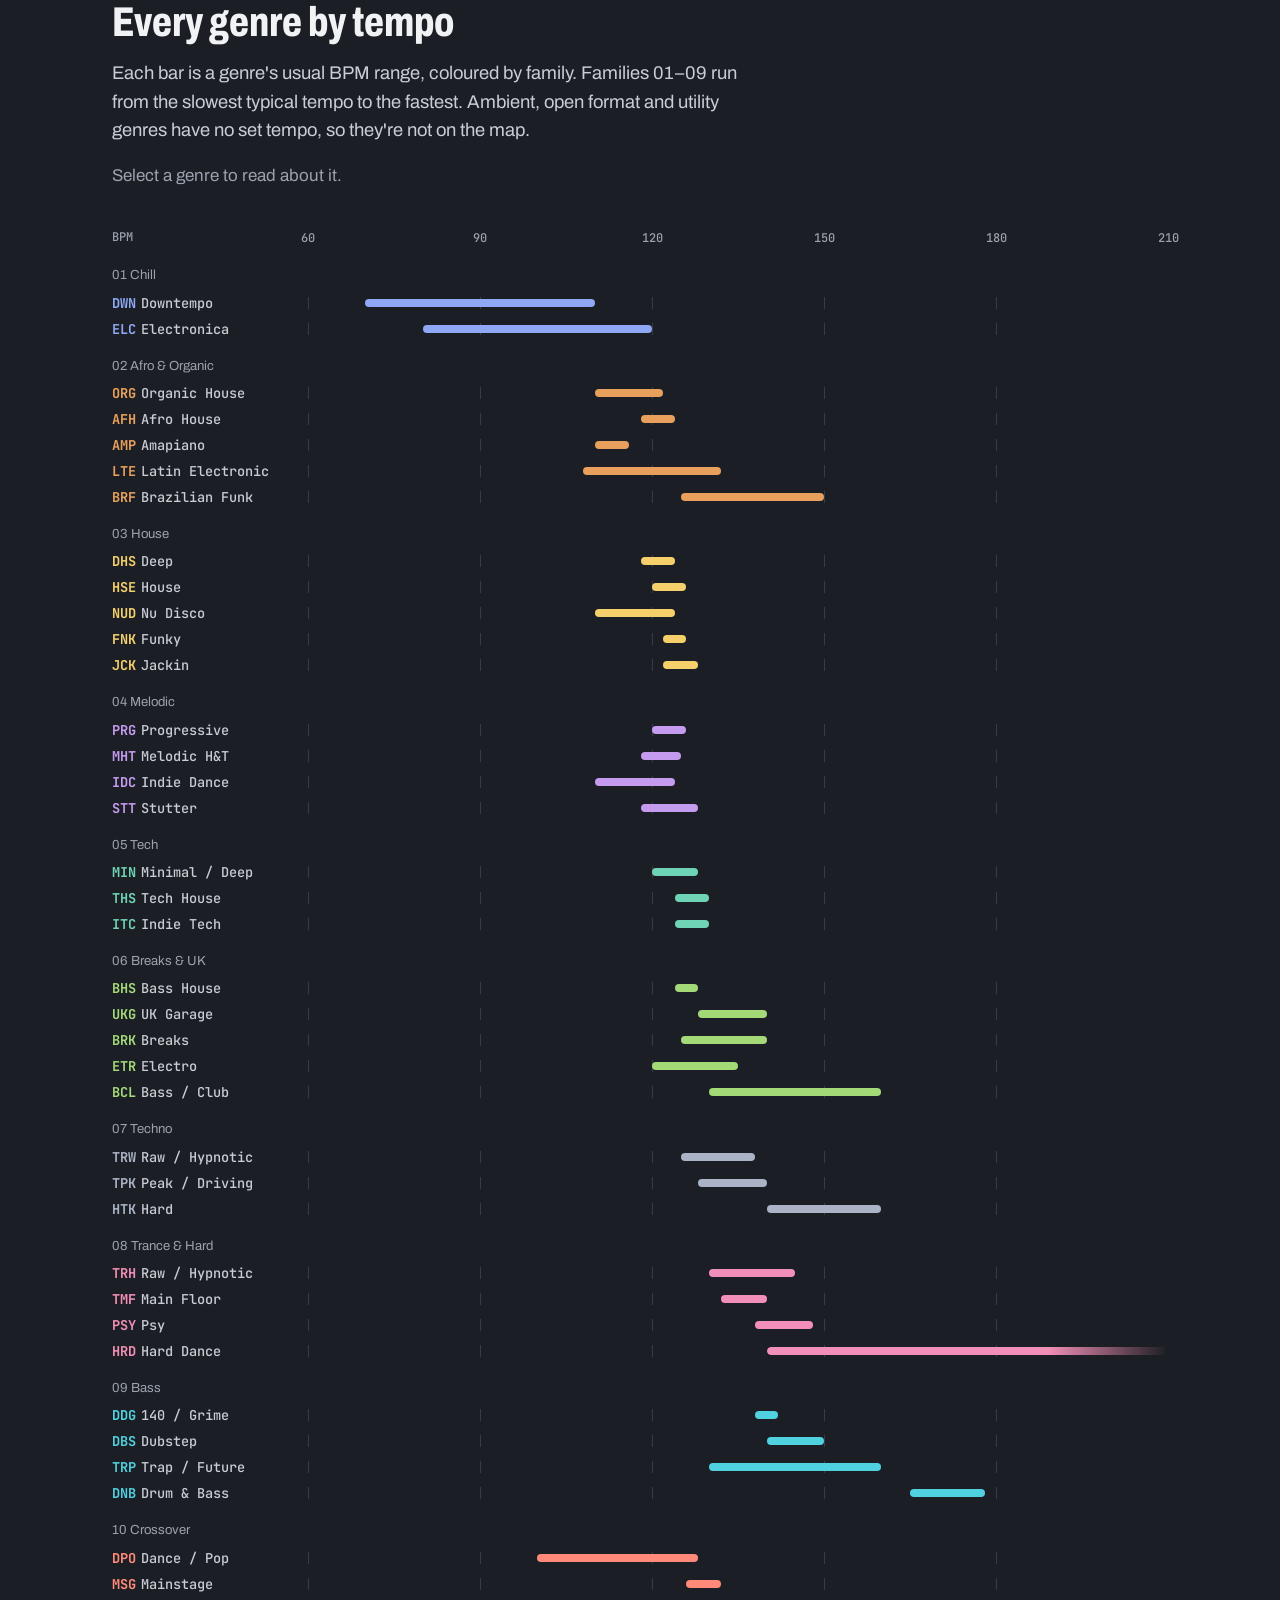
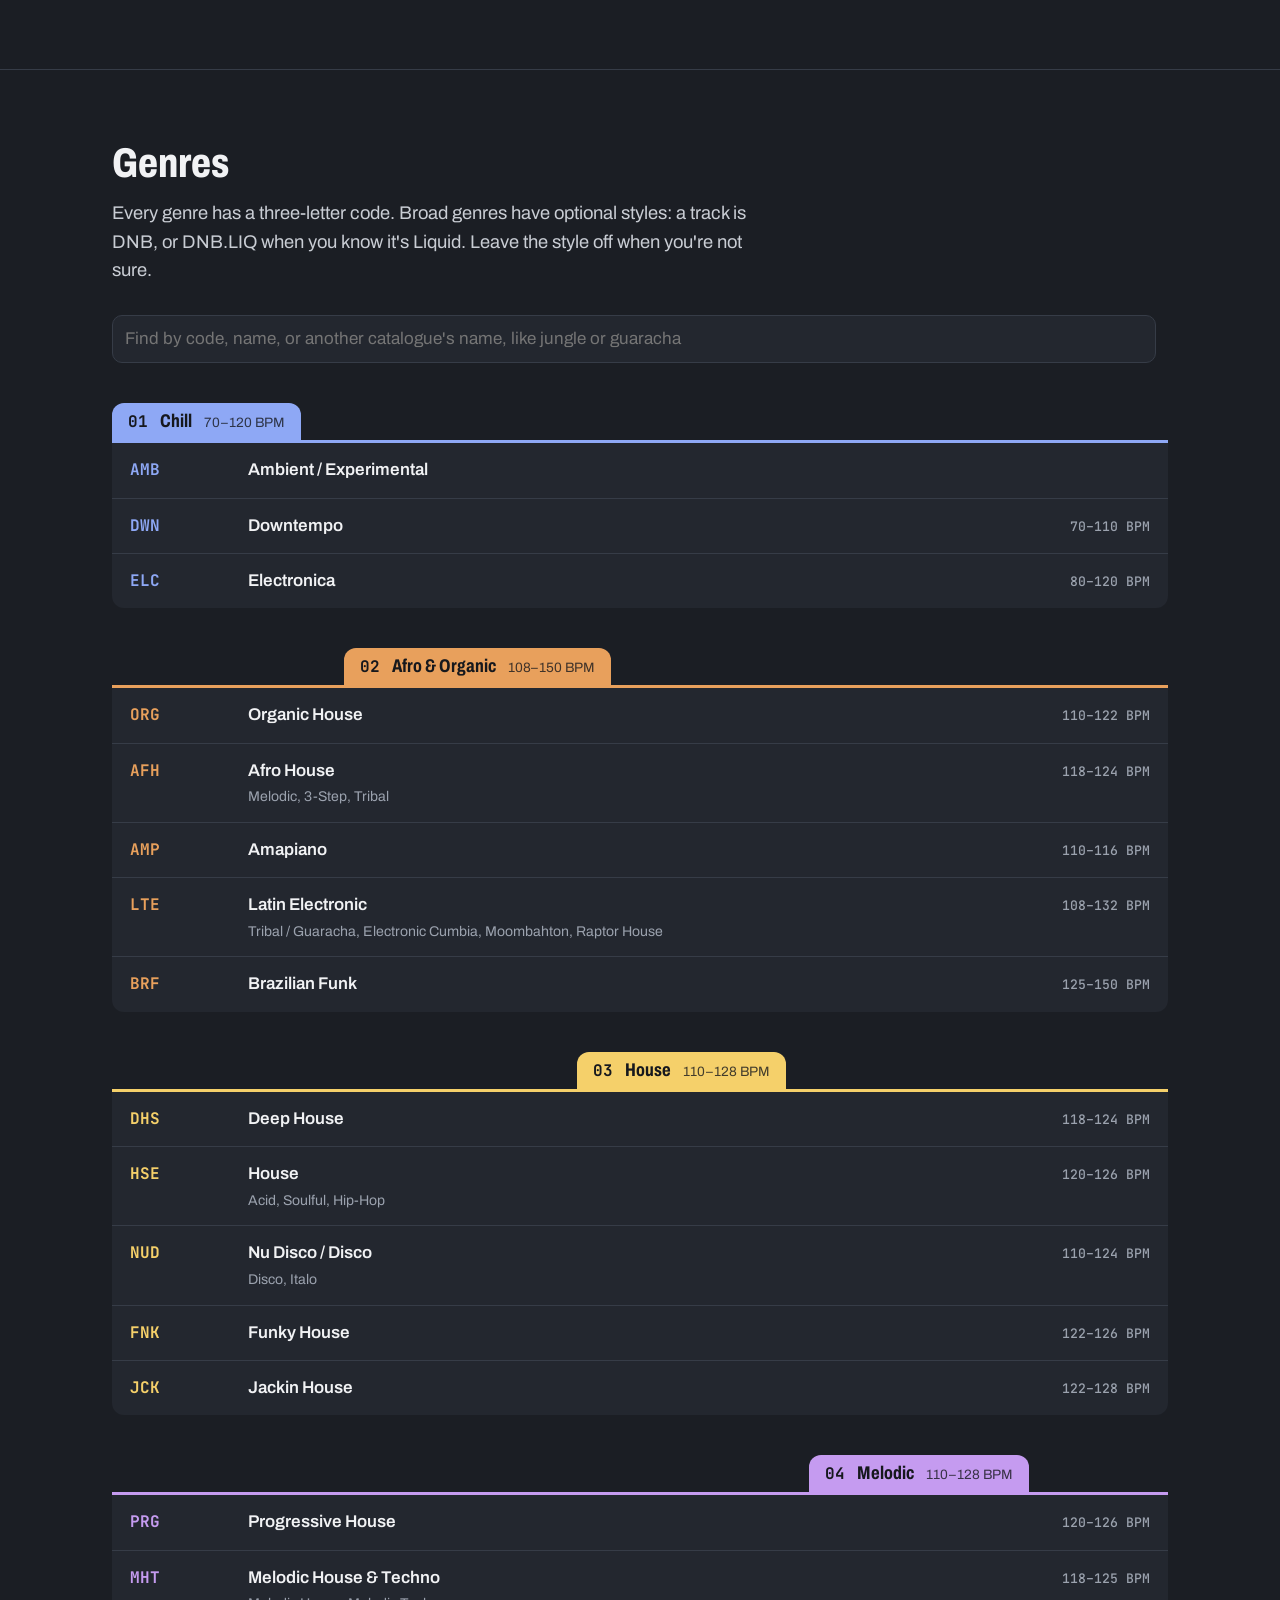
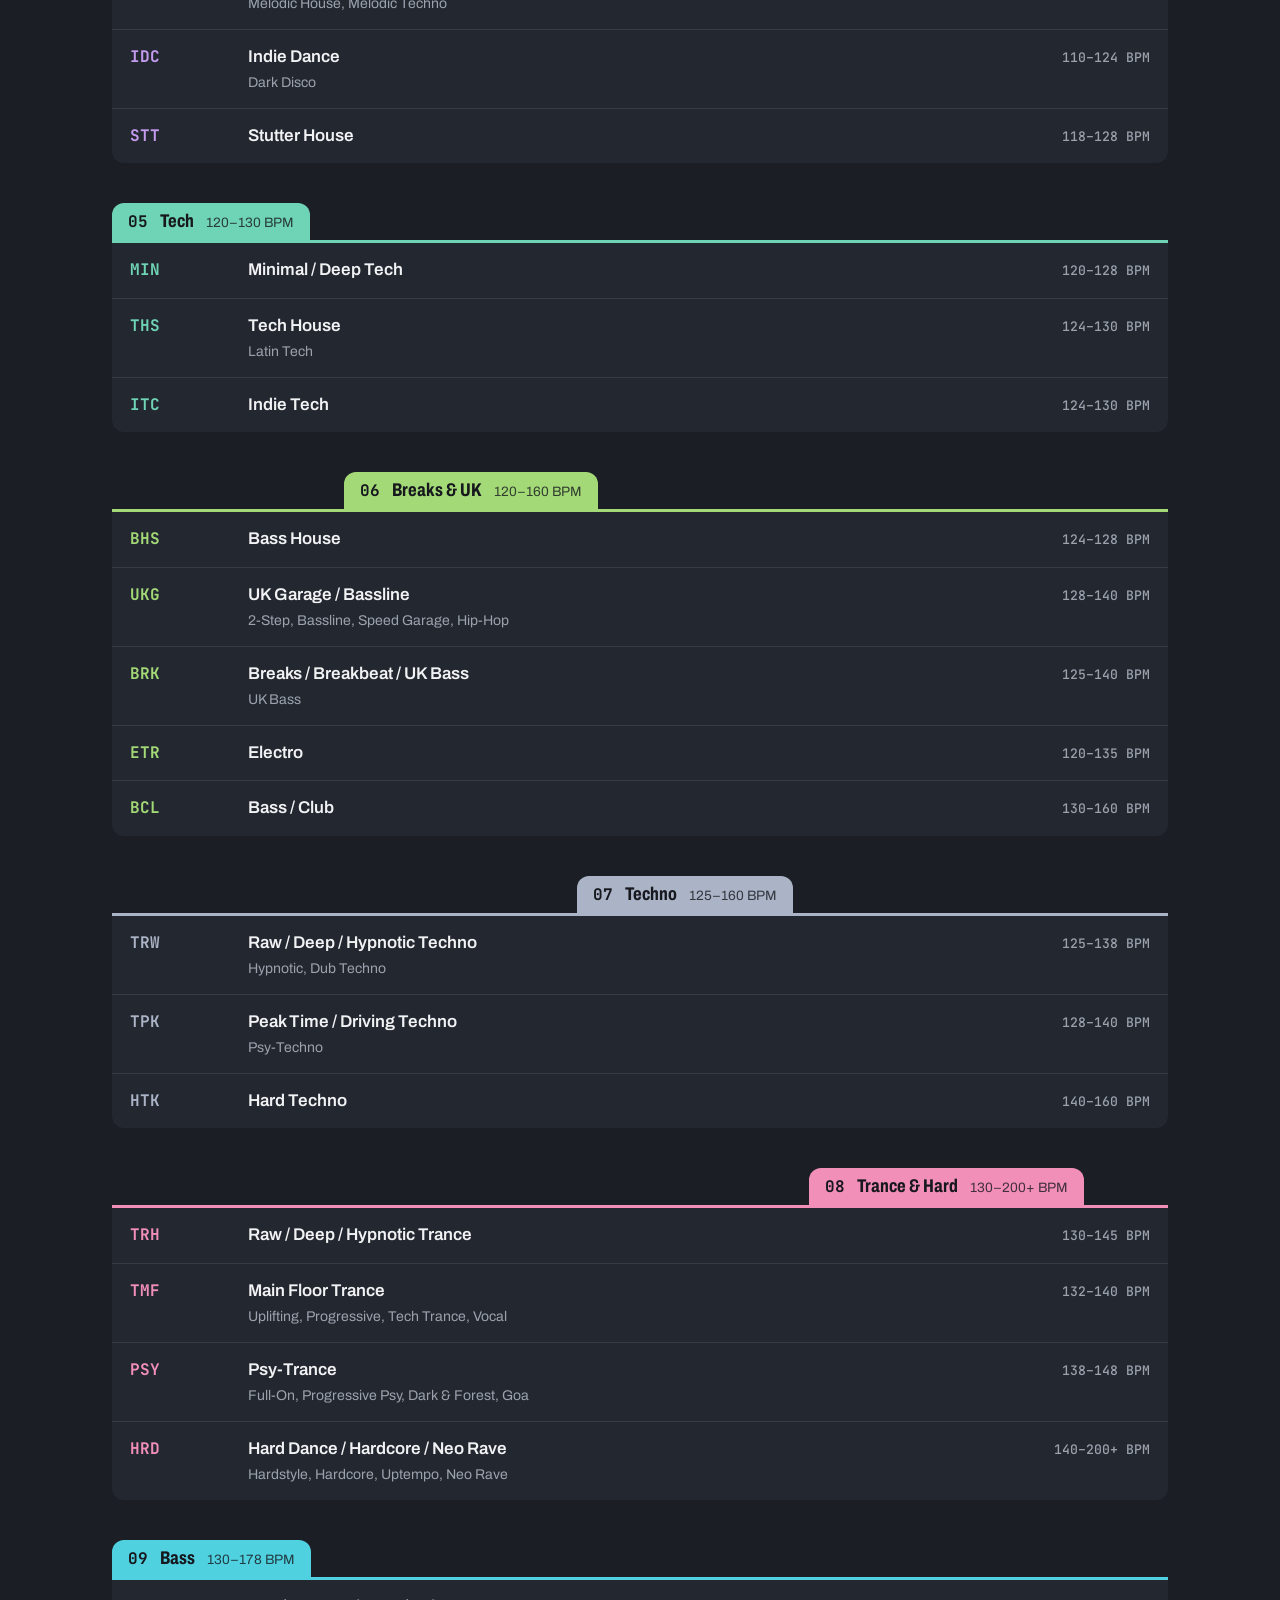
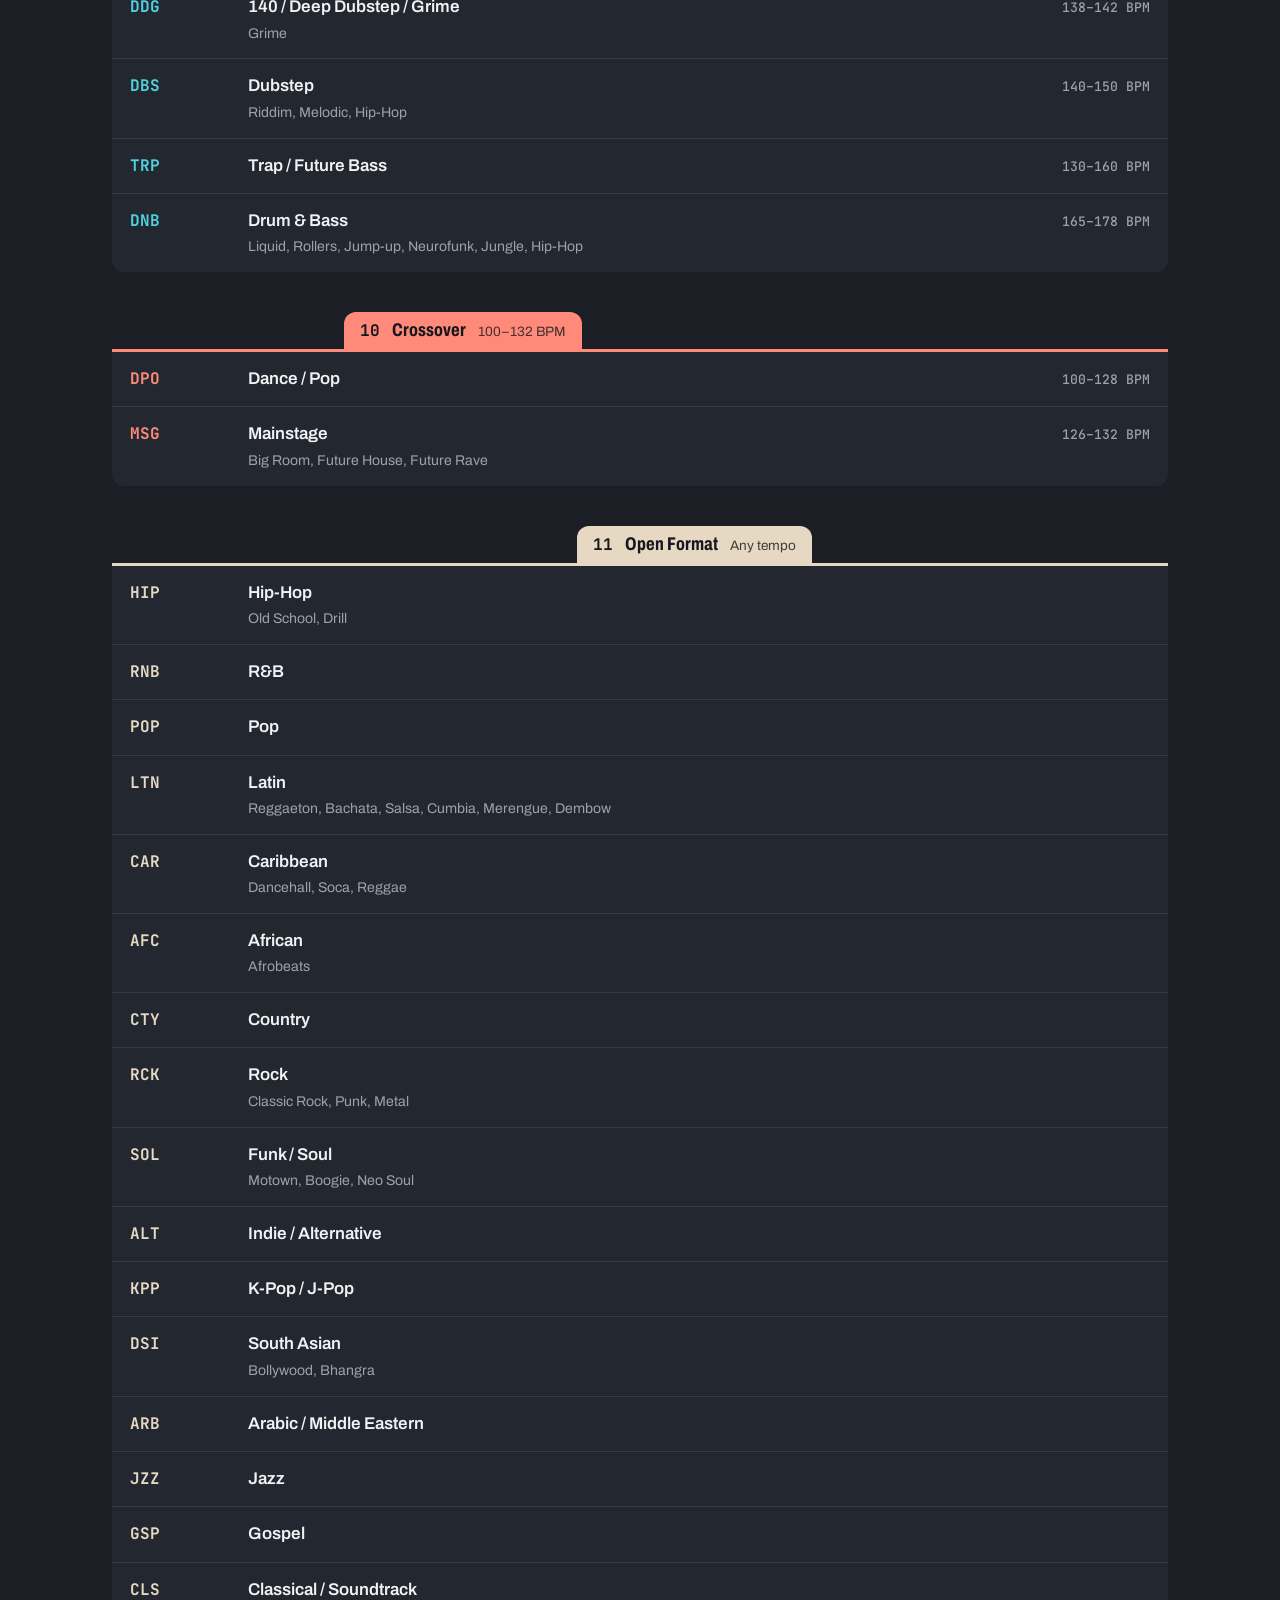
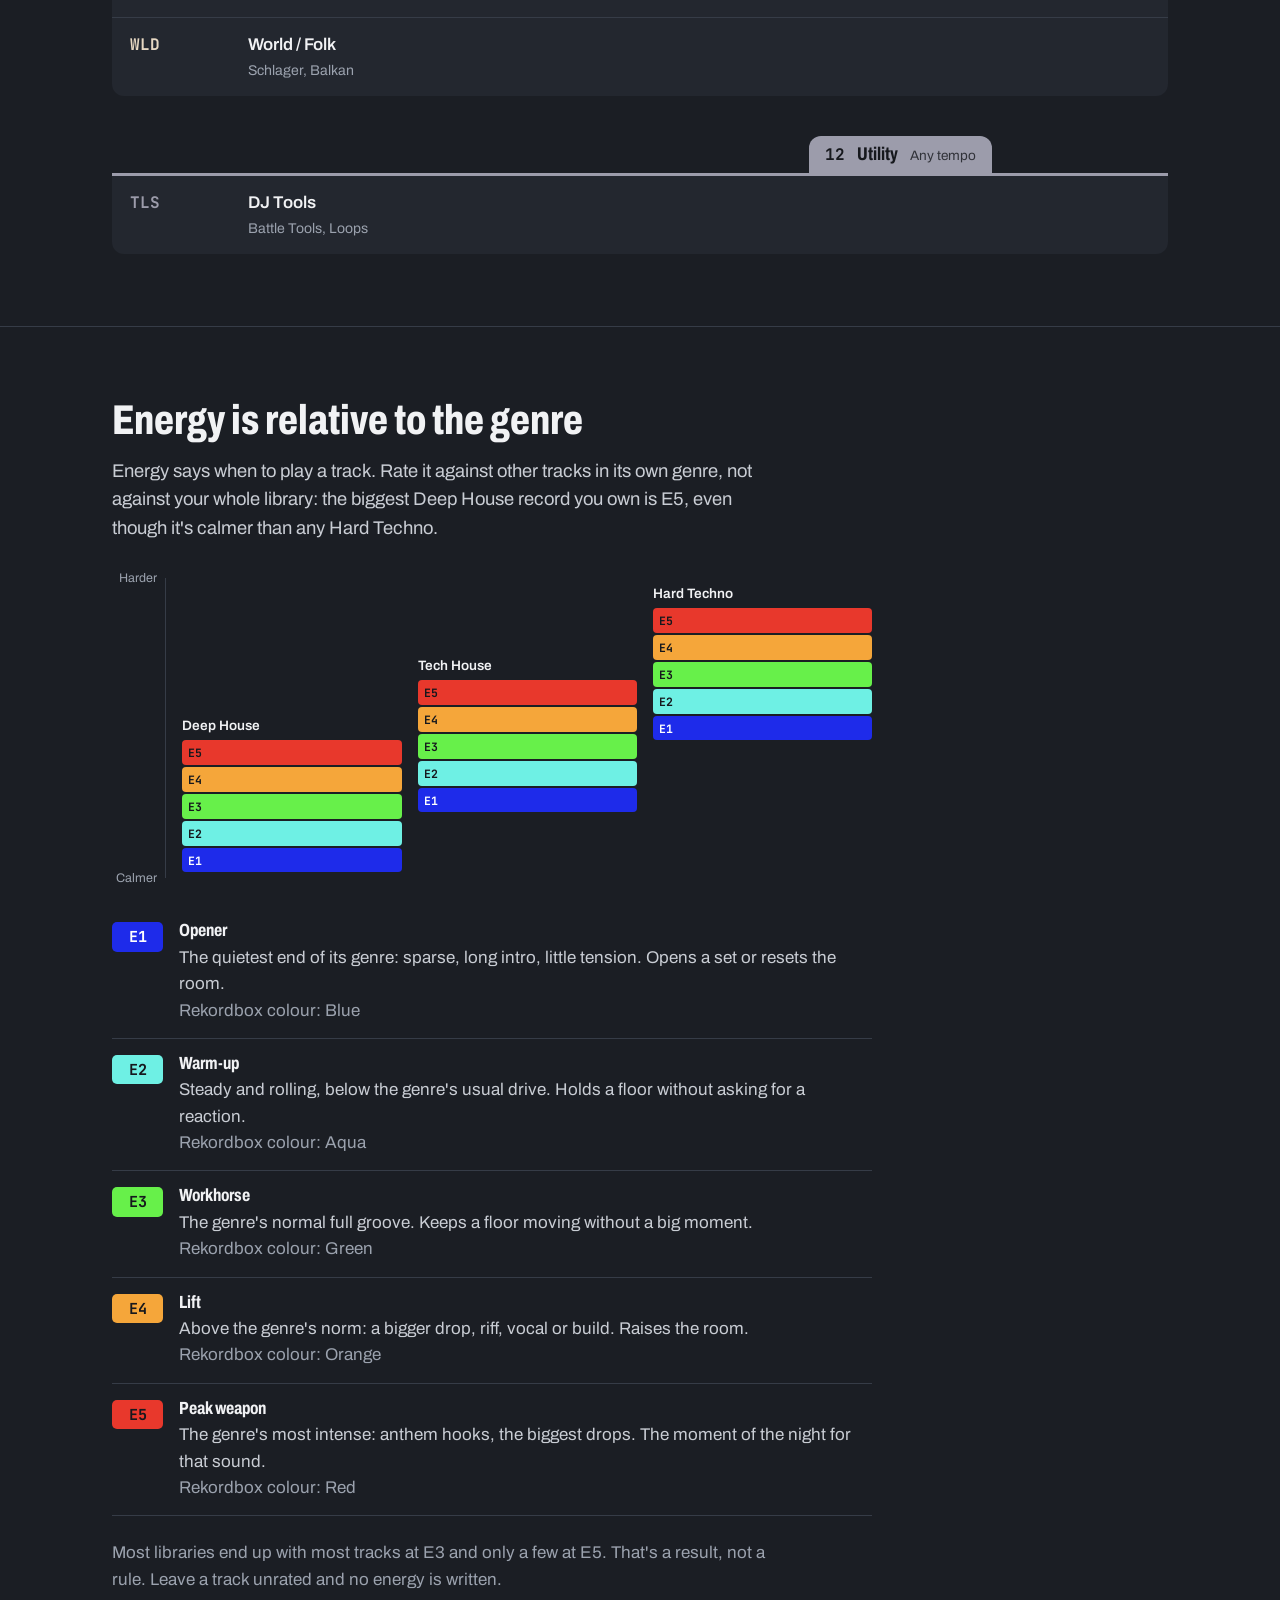
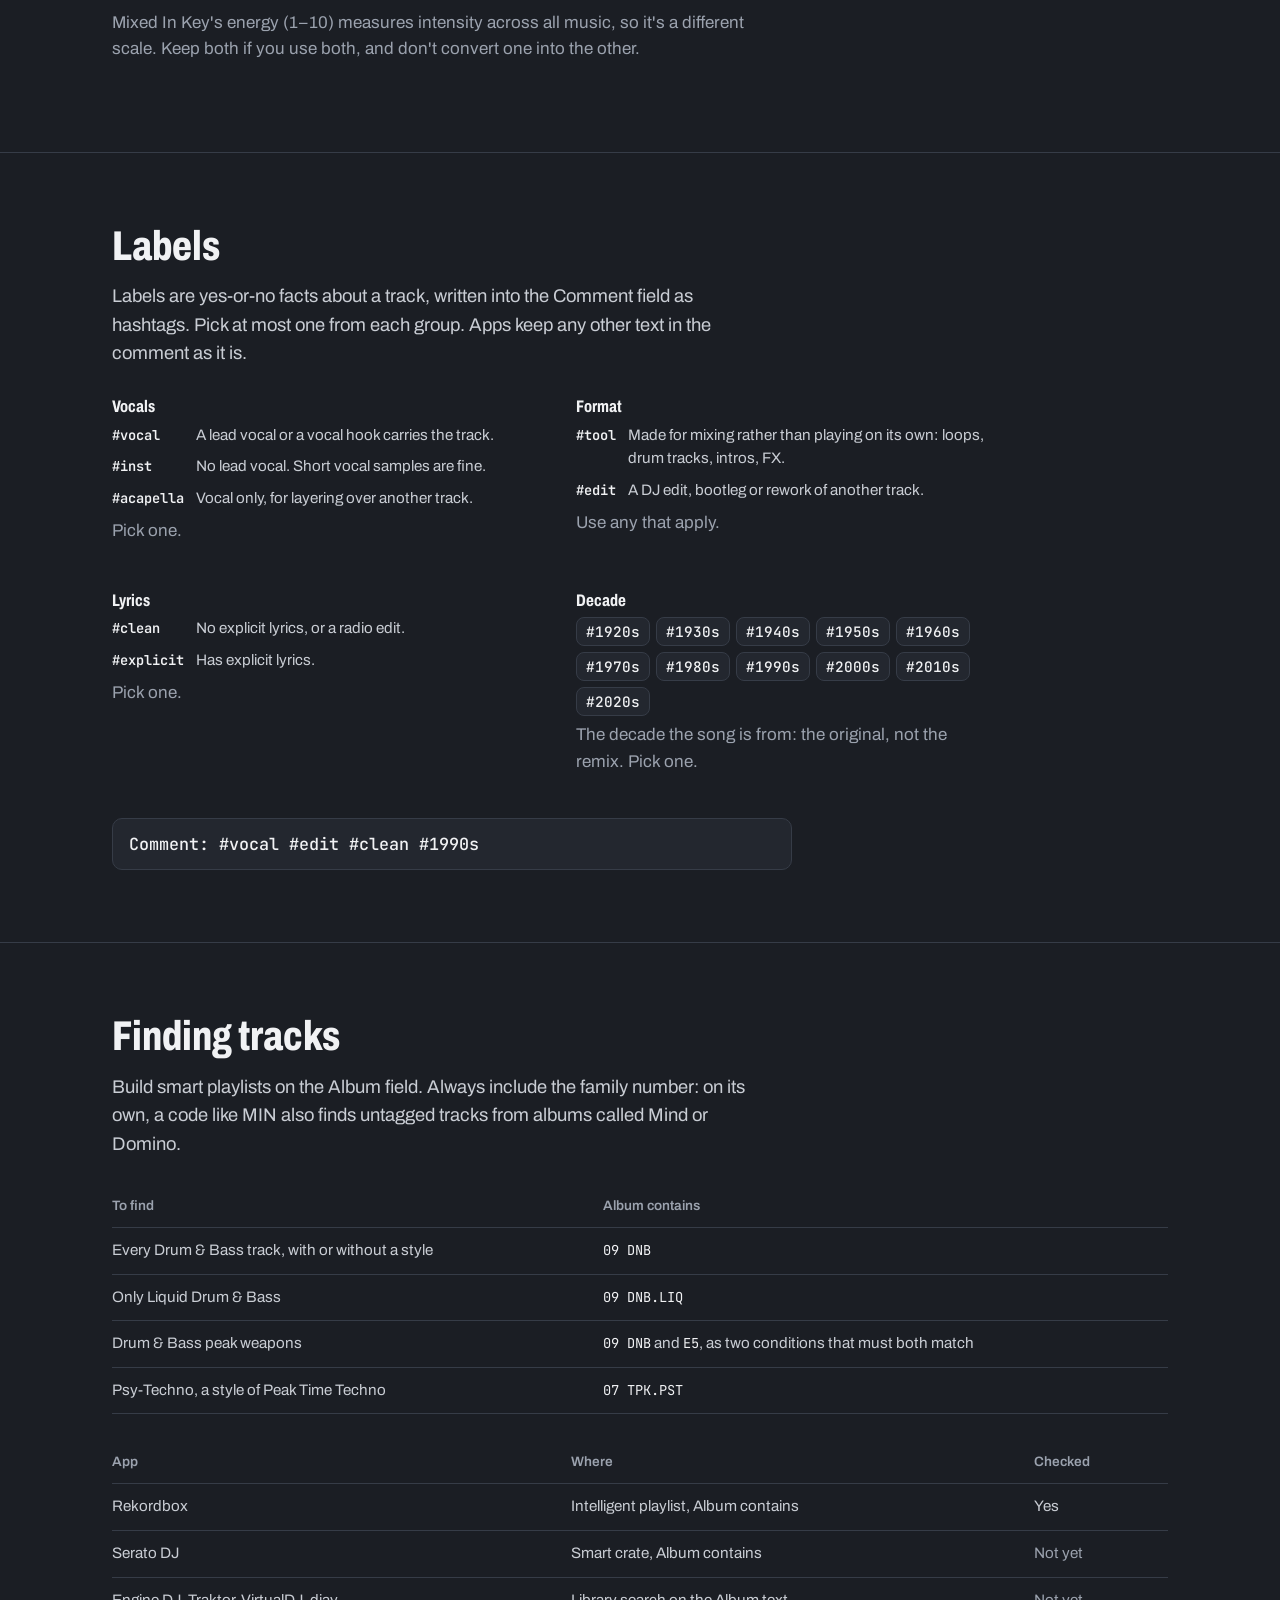
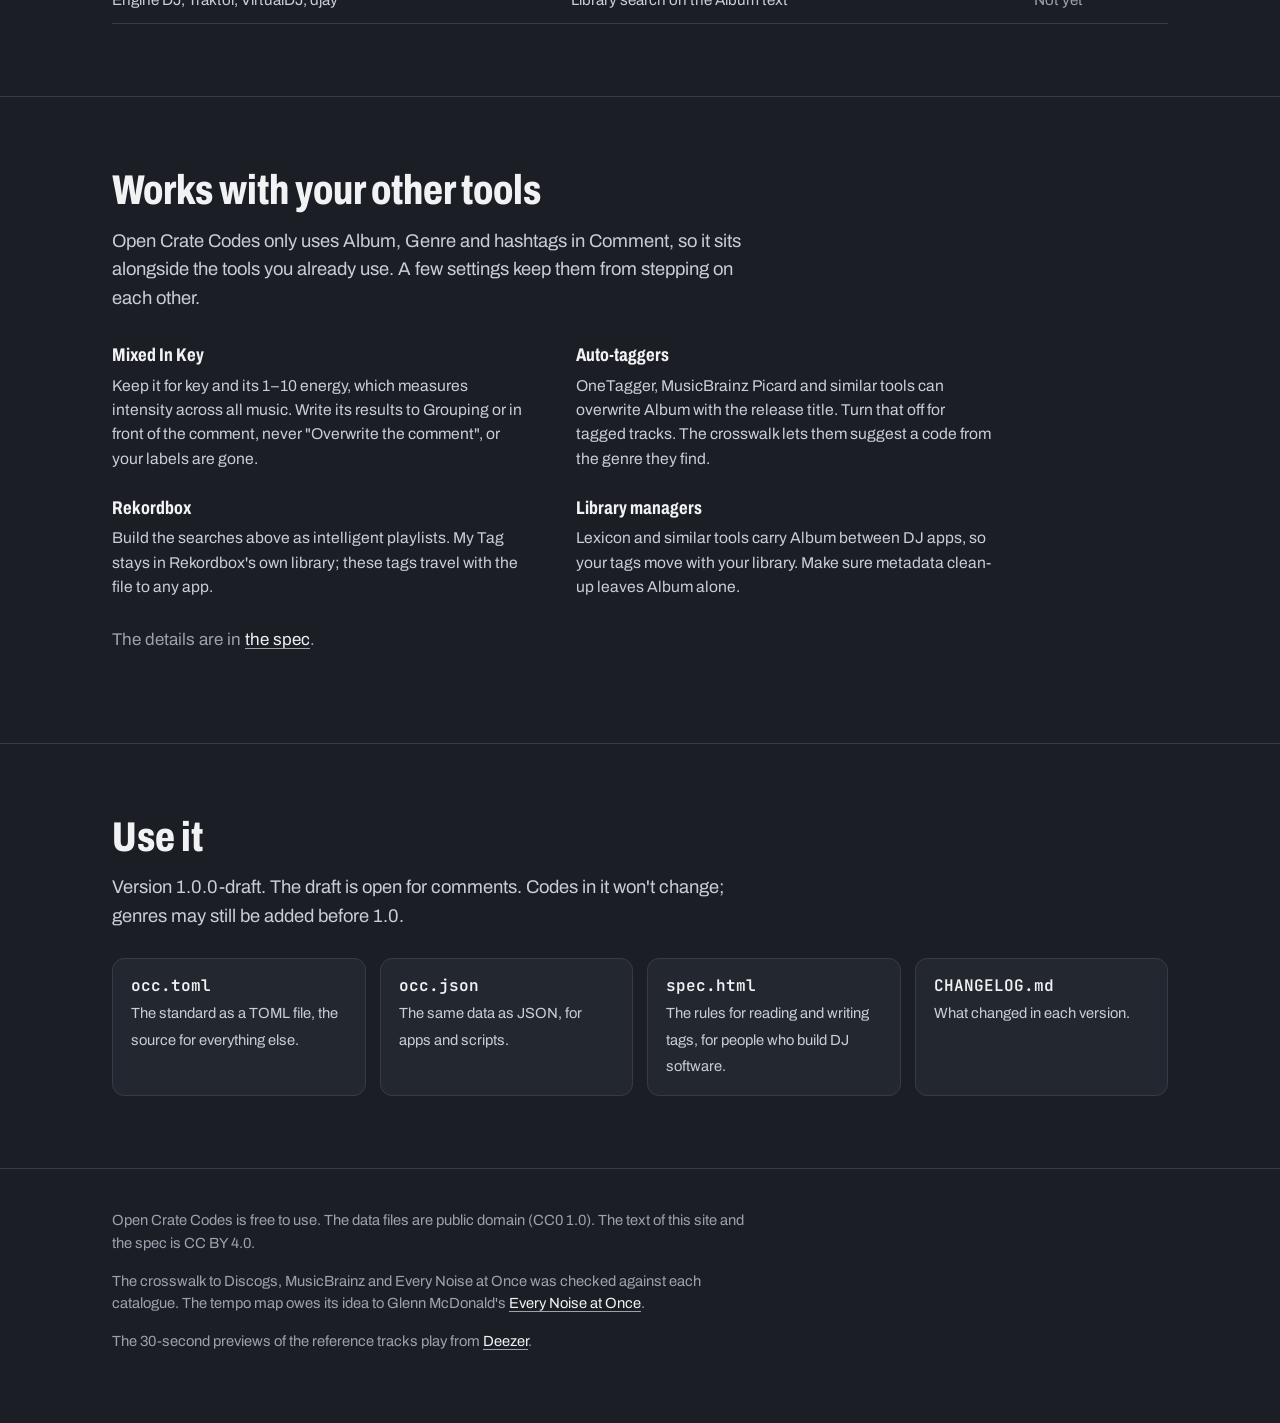
==== commit 06800835: "Fixup" ====
--- a/index.html
+++ b/index.html
@@ -211,6 +211,7 @@
   <div class="wrap">
     <p>Open Crate Codes is free to use. The data files are public domain (CC0 1.0). The text of this site and the spec is CC BY 4.0.</p>
     <p>The crosswalk to Discogs, MusicBrainz and Every Noise at Once was checked against each catalogue. The tempo map owes its idea to Glenn McDonald's <a href="https://everynoise.com/">Every Noise at Once</a>.</p>
+    <p>The 30-second previews of the reference tracks play from <a href="https://www.deezer.com/">Deezer</a>.</p>
   </div>
 </footer>
 
@@ -234,14 +235,15 @@
   const pad = (n) => String(n).padStart(2, '0');
   const slug = (name) => name.toLowerCase().replace(/[^a-z0-9]/g, '');
 
-  fetch('occ.json')
-    .then((r) => { if (!r.ok) throw new Error(r.status); return r.json(); })
-    .then(start)
+  const getJSON = (url) => fetch(url).then((r) => { if (!r.ok) throw new Error(r.status); return r.json(); });
+  // Previews are extra: without previews.json the page just has no play buttons.
+  Promise.all([getJSON('occ.json'), getJSON('previews.json').catch(() => ({}))])
+    .then(([occ, previews]) => start(occ, previews))
     .catch(() => {
       $('load-msg').textContent = 'The genre list (occ.json) didn\'t load. Open this page from a web server rather than as a file, for example with "python3 -m http.server" in this folder.';
     });
 
-  function start(occ) {
+  function start(occ, previews) {
     const families = occ.families;
     const energy = occ.energy.filter((e) => e.level > 0);
     const genres = families.flatMap((f) => f.genres.map((g) => ({ ...g, fam: f })));
@@ -416,6 +418,81 @@
         ]));
       });
     });
+
+    // ---- Previews: 30 seconds of a reference track, from Deezer ----
+    // Deezer's preview links expire within minutes, so previews.json keeps track ids and the links
+    // are asked for as a genre opens. Deezer's API sends no CORS headers, hence JSONP.
+    const audio = new Audio();
+    let now = null; // { b, id } for the preview that's loaded
+    let calls = 0;
+    const links = new Map(); // Deezer id → { p: the lookup, url: once it's back, '' if none }
+    const jsonp = (url) => new Promise((resolve, reject) => {
+      const cb = 'occDeezer' + ++calls;
+      const s = document.createElement('script');
+      const finish = (settle, value) => { clearTimeout(timer); window[cb] = () => {}; s.remove(); settle(value); };
+      const timer = setTimeout(() => finish(reject, new Error('Deezer timed out')), 8000);
+      window[cb] = (body) => finish(resolve, body);
+      s.onerror = () => finish(reject, new Error('Deezer unreachable'));
+      s.src = url + '?output=jsonp&callback=' + cb;
+      document.head.append(s);
+    });
+    // A link is good until a minute before the expiry Deezer writes into it.
+    const fresh = (url) => { const m = /exp=(\d+)/.exec(url); return !m || m[1] * 1000 - Date.now() > 60000; };
+    function lookUp(id) {
+      const known = links.get(id);
+      if (known && (!known.url || fresh(known.url))) return known.p;
+      const entry = {};
+      entry.p = jsonp('https://api.deezer.com/track/' + id).then((t) => (entry.url = t.preview || ''));
+      entry.p.catch(() => links.delete(id));
+      links.set(id, entry);
+      return entry.p;
+    }
+    const show = (b, state) => {
+      b.dataset.state = state;
+      b.setAttribute('aria-pressed', String(state === 'wait' || state === 'playing'));
+      if (!state) b.style.setProperty('--p', 0);
+    };
+    function stop() {
+      if (!now) return;
+      audio.pause();
+      show(now.b, '');
+      now = null;
+    }
+    // A play() that fails after another button was pressed mustn't stop that one.
+    const stopIf = (b) => () => { if (now && now.b === b) stop(); };
+    function toggle(b, id) {
+      if (now && now.b === b) {
+        if (b.dataset.state === 'wait') stop();
+        else if (audio.paused) audio.play().catch(stopIf(b));
+        else { audio.pause(); show(b, 'paused'); }
+        return;
+      }
+      stop();
+      now = { b, id };
+      show(b, 'wait');
+      const begin = (url) => {
+        if (!now || now.b !== b) return;
+        if (url) { audio.src = url; audio.play().catch(stopIf(b)); return; }
+        stop();
+        b.disabled = true;
+        b.title = 'No preview on Deezer';
+      };
+      // Safari only plays from inside the click, so use a link that's already here when there is one.
+      const known = links.get(id);
+      if (known && known.url !== undefined && fresh(known.url)) begin(known.url);
+      else lookUp(id).then(begin, stopIf(b));
+    }
+    audio.addEventListener('playing', () => now && show(now.b, 'playing'));
+    audio.addEventListener('timeupdate', () => now && now.b.style.setProperty('--p', audio.currentTime / (audio.duration || 30)));
+    audio.addEventListener('ended', stop);
+    // Most likely a link that expired: forget it, so the next press asks again.
+    audio.addEventListener('error', () => { if (now) { links.delete(now.id); stop(); } });
+    const playButton = (name, id) => id
+      ? el('button', {
+          type: 'button', class: 'play', 'aria-pressed': 'false', 'aria-label': 'Preview ' + name,
+          title: 'Play 30 seconds from Deezer', onclick: (ev) => toggle(ev.currentTarget, id),
+        })
+      : el('span', { class: 'play', 'aria-hidden': 'true' });
 
     // ---- Genre browser ----
     const holder = $('families');
@@ -454,18 +531,22 @@
             })),
           ]));
         }
-        const refs = g.references || [];
+        const refs = (g.references || []).map((r) => {
+          // Tools carry no energy, so their references have no chip.
+          const m = r.match(/^(.*) \(([1-5])\)$/);
+          const name = m ? m[1] : r;
+          return { name, id: previews[name], lvl: m && energy.find((e) => e.level === +m[2]) };
+        });
+        const heard = refs.filter((r) => r.id);
         more.append(el('div', {}, [
           el('h4', { text: 'Reference tracks' }),
           refs.length
-            ? el('ul', { class: 'refs' }, refs.map((r) => {
-                // Tools carry no energy, so their references have no chip.
-                const m = r.match(/^(.*) \(([1-5])\)$/);
-                const lvl = m && energy.find((e) => e.level === +m[2]);
-                return el('li', {}, lvl
-                  ? [el('span', { class: 'echip', style: '--lc:' + lvl.hex + ';--lfg:' + energyFg(lvl.level), text: 'E' + lvl.level }), m[1]]
-                  : [r]);
-              }))
+            ? el('ul', { class: 'refs' }, refs.map((r) => el('li', {}, [
+                // A track without a preview keeps an empty slot, so the list stays lined up.
+                heard.length ? playButton(r.name, r.id) : null,
+                r.lvl ? el('span', { class: 'echip', style: '--lc:' + r.lvl.hex + ';--lfg:' + energyFg(r.lvl.level), text: 'E' + r.lvl.level }) : null,
+                r.name,
+              ])))
             : el('p', { class: 'muted', text: 'No reference tracks yet.' }),
         ]));
         const match = g.match || {};
@@ -494,6 +575,11 @@
           more,
         ]);
         body.append(details);
+        // Ask Deezer for the preview links as the genre opens, so pressing play starts at once.
+        if (heard.length) details.addEventListener('toggle', () => {
+          if (details.open) heard.forEach((r) => lookUp(r.id).catch(() => {}));
+          else if (now && details.contains(now.b)) stop();
+        });
         const haystack = [g.code, g.name, g.short, ...styles.flatMap((s) => [g.code + '.' + s.code, s.name]), ...Object.values(match).flat()]
           .filter(Boolean).join('\n').toLowerCase();
         rows.push({ details, section, haystack });
--- a/style.css
+++ b/style.css
@@ -95,7 +95,7 @@
 @media (min-width: 600px) { .pick-top { grid-template-columns: auto 1fr; align-items: center; gap: 20px; } }
 
 /* Family tabs, cut like crate dividers: 4 across on phones, 6 across on wider screens. */
-.fam-tabs { display: grid; grid-template-columns: repeat(4, 1fr); gap: 6px 5px; align-items: end; }
+.fam-tabs { display: grid; grid-template-columns: repeat(4, 1fr); grid-auto-rows: 1fr; gap: 6px 5px; }
 @media (min-width: 600px) { .fam-tabs { grid-template-columns: repeat(6, 1fr); } }
 .fam-btn { display: flex; flex-direction: column; align-items: flex-start; gap: 2px; min-height: 58px; padding: 8px 9px 7px; border: 0; border-radius: 10px 10px 3px 3px; cursor: pointer; text-align: left; color: var(--ink-2); background: color-mix(in srgb, var(--fc) 16%, var(--surface)); box-shadow: inset 0 3px 0 var(--fc); font: 500 .78rem/1.15 var(--sans); }
 .fam-btn b { font: 700 .9rem var(--mono); color: var(--fc); }
@@ -187,7 +187,17 @@
 .styles li code { color: var(--fc); margin-right: .5ch; }
 .styles li.gone { text-decoration: line-through; color: var(--muted); }
 .refs { list-style: none; margin: 0; padding: 0; display: grid; gap: 6px; }
-.refs li { display: flex; gap: 10px; align-items: baseline; }
+.refs li { display: flex; gap: 10px; align-items: center; }
+/* Preview: a play triangle, pause bars while it plays, and a ring in the family colour that fills
+   over its 30 seconds. */
+.play { flex: none; position: relative; display: grid; place-items: center; width: 30px; height: 30px; padding: 0; border: 1px solid var(--line); border-radius: 50%; background: var(--ground); color: var(--ink); cursor: pointer; }
+span.play { visibility: hidden; }
+.play:hover { border-color: var(--ink-2); }
+.play::before { content: ""; width: 9px; height: 10px; margin-left: 2px; background: currentColor; clip-path: polygon(0 0, 100% 50%, 0 100%); }
+.play[data-state="playing"]::before { margin-left: 0; clip-path: none; background: linear-gradient(90deg, currentColor 0 35%, transparent 35% 65%, currentColor 65%); }
+.play::after { content: ""; position: absolute; inset: -1px; border-radius: 50%; background: conic-gradient(var(--fc) calc(var(--p, 0) * 1turn), transparent 0); -webkit-mask: radial-gradient(farthest-side, transparent calc(100% - 2px), #000 calc(100% - 2px)); mask: radial-gradient(farthest-side, transparent calc(100% - 2px), #000 calc(100% - 2px)); }
+.play[data-state="wait"]::after { background: conic-gradient(var(--fc) .25turn, transparent 0); }
+.play:disabled { opacity: .35; cursor: default; }
 .echip { font: 700 .75rem/1 var(--mono); padding: 4px 6px; border-radius: 5px; background: var(--lc); color: var(--lfg); flex: none; }
 .xwalk { display: grid; gap: 4px; font-size: .92rem; }
 .xwalk div { display: grid; grid-template-columns: 7.5rem 1fr; gap: 10px; }
@@ -268,4 +278,6 @@
   .tag .part > span:first-child { transition: color .2s; }
   .genre .more { animation: open .18s ease-out; }
   @keyframes open { from { opacity: 0; transform: translateY(-4px); } }
-}
+  .play[data-state="wait"]::after { animation: spin .8s linear infinite; }
+  @keyframes spin { to { transform: rotate(1turn); } }
+}
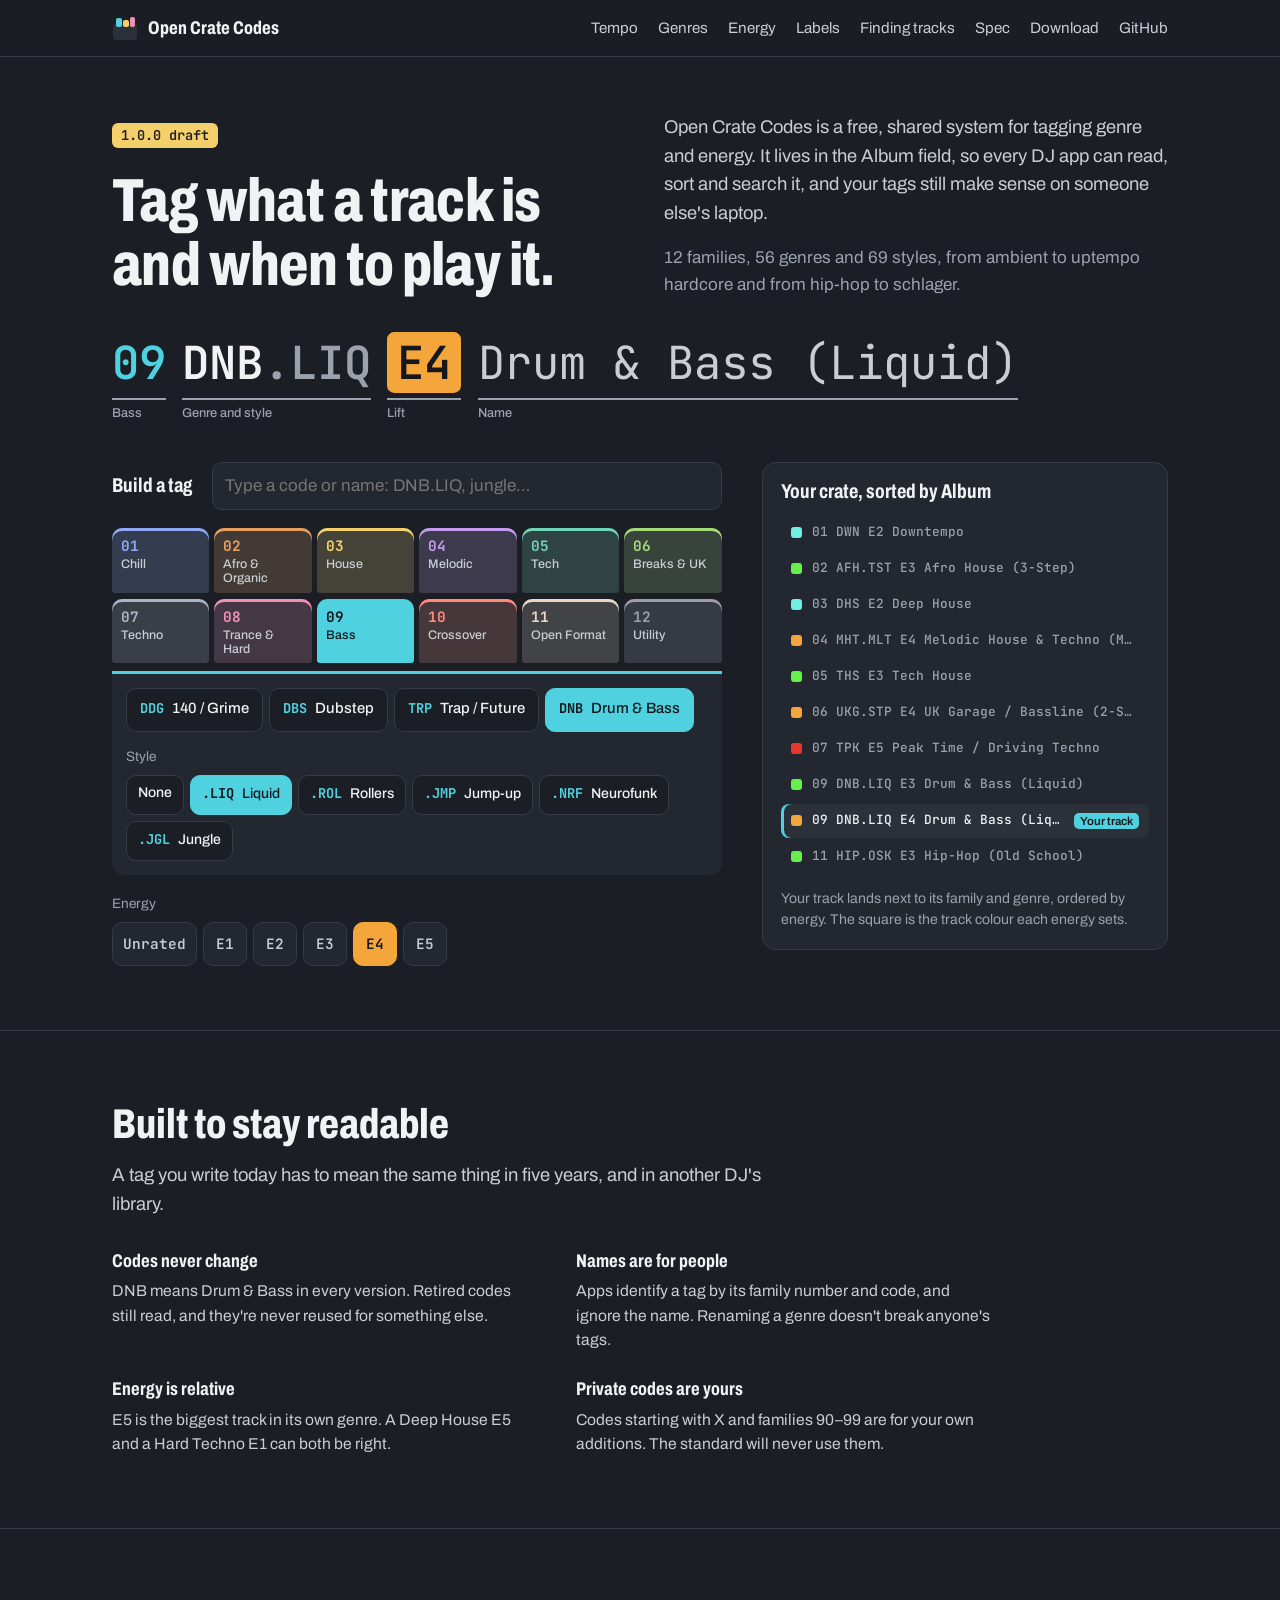
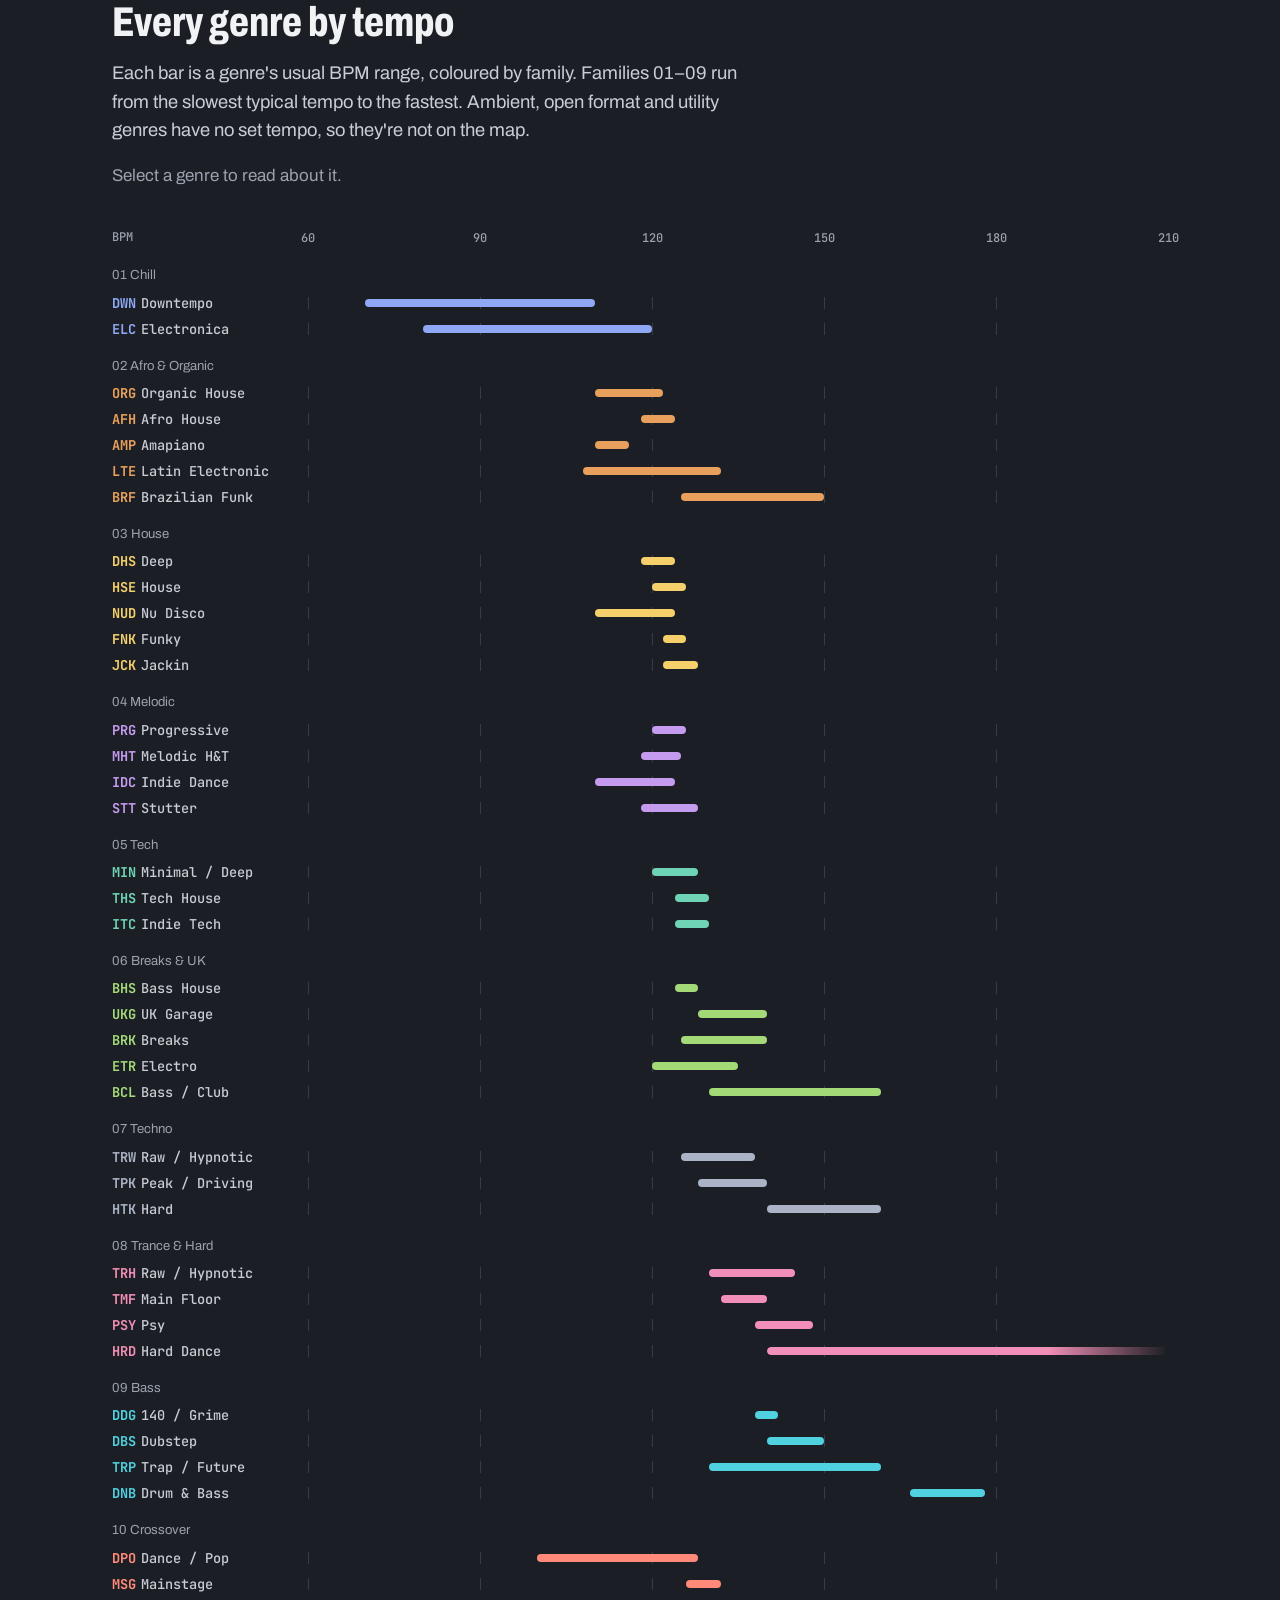
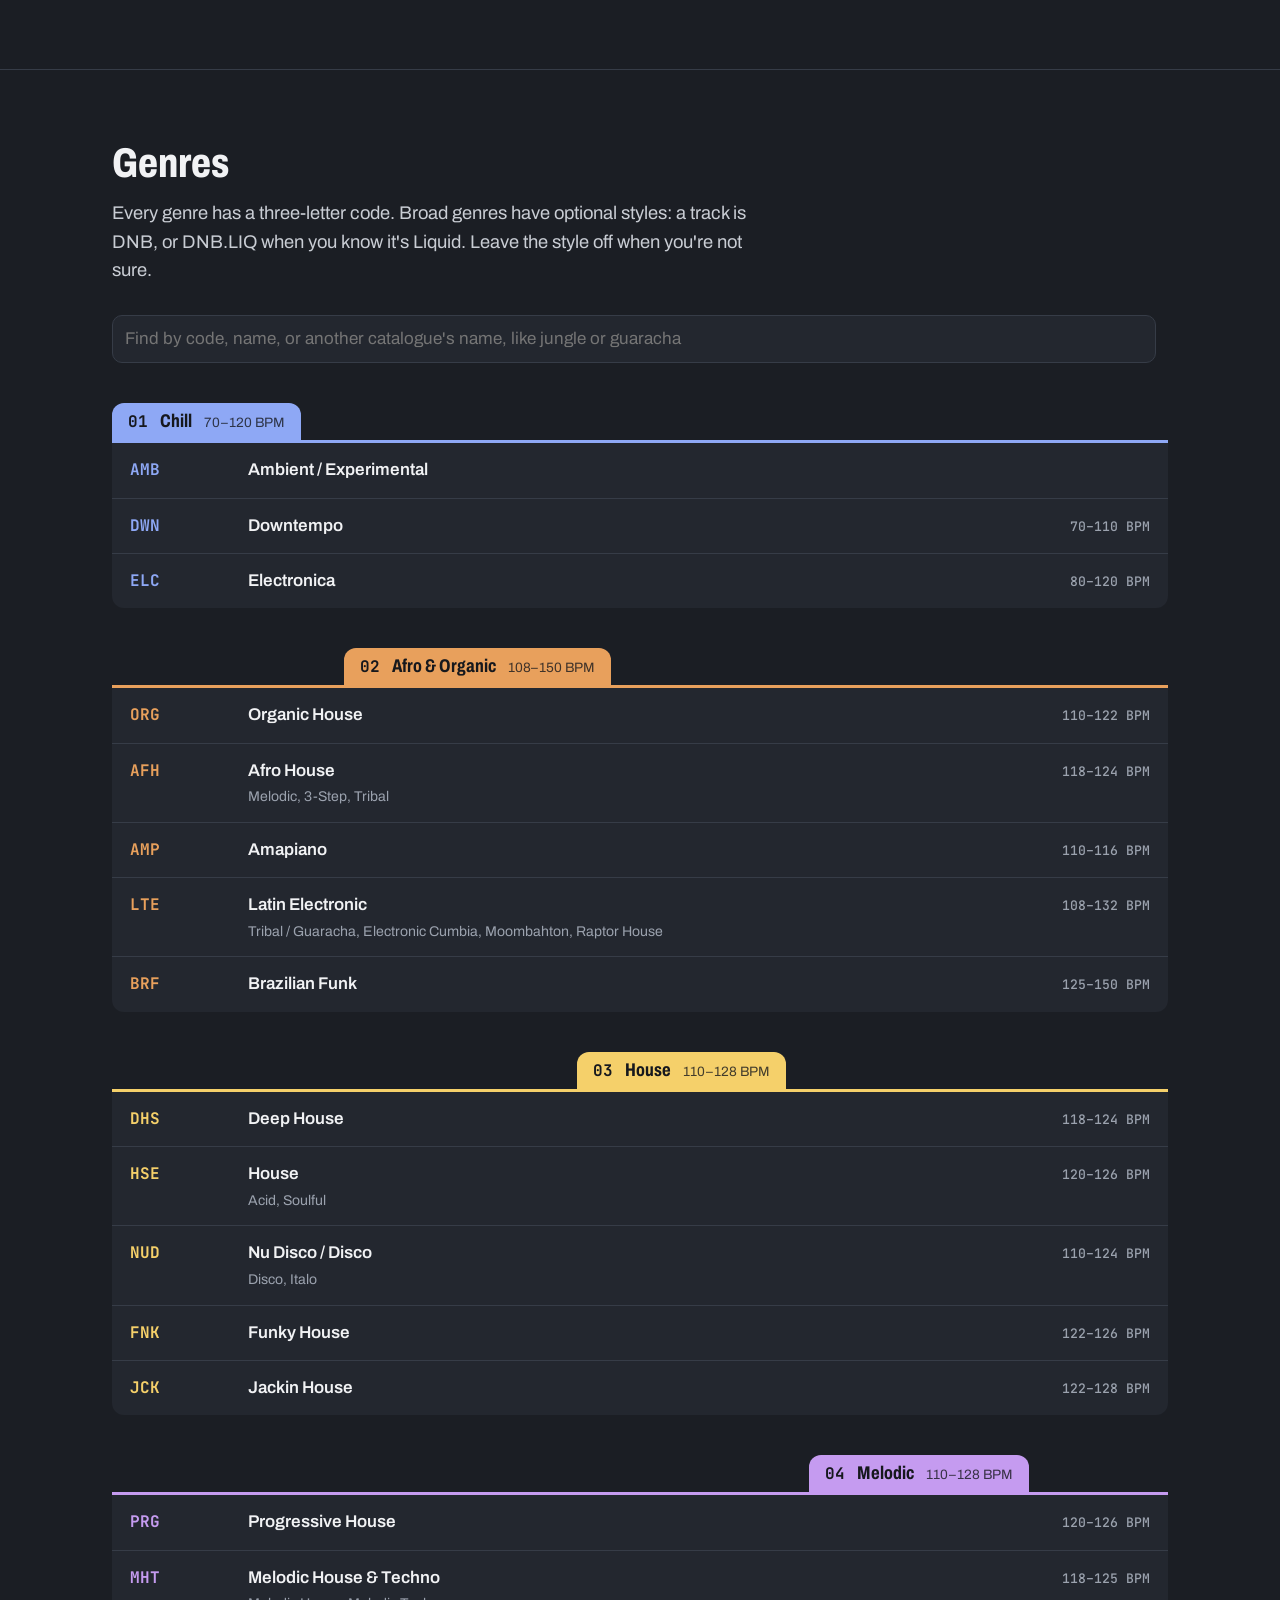
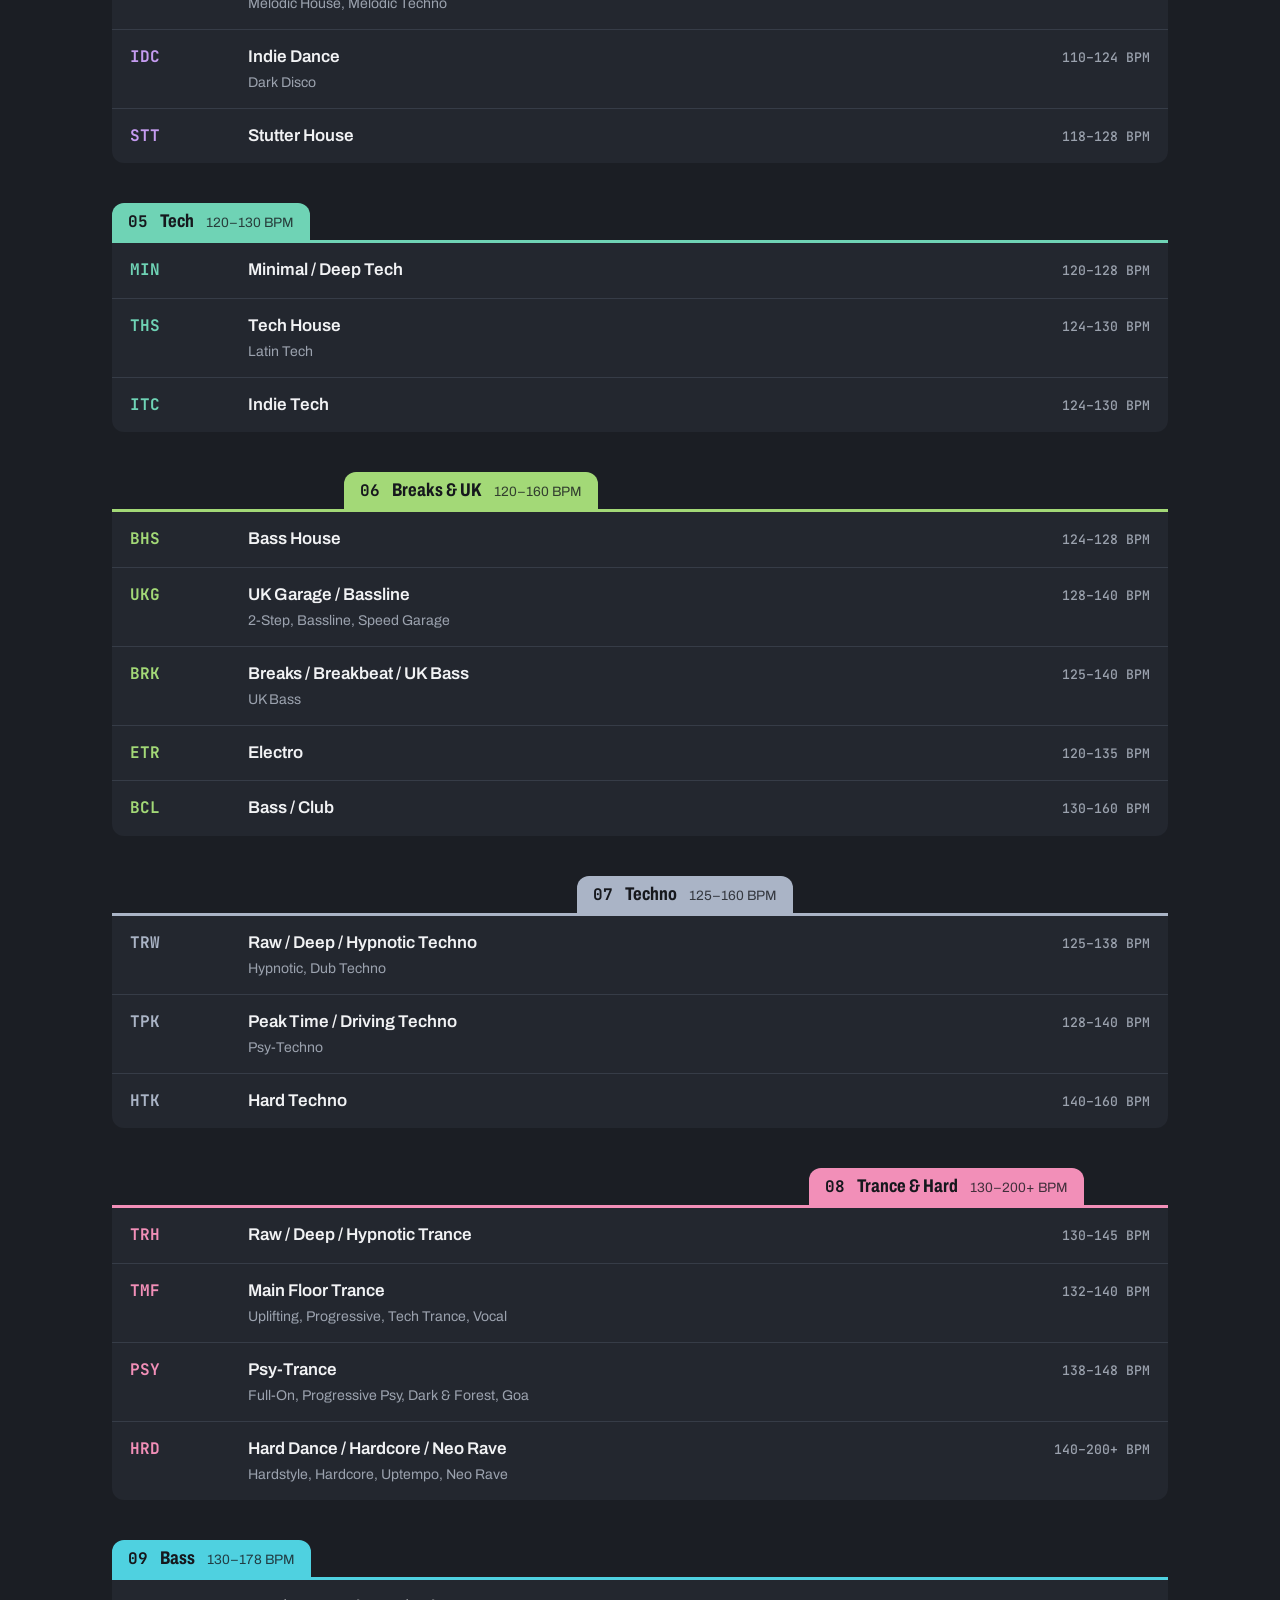
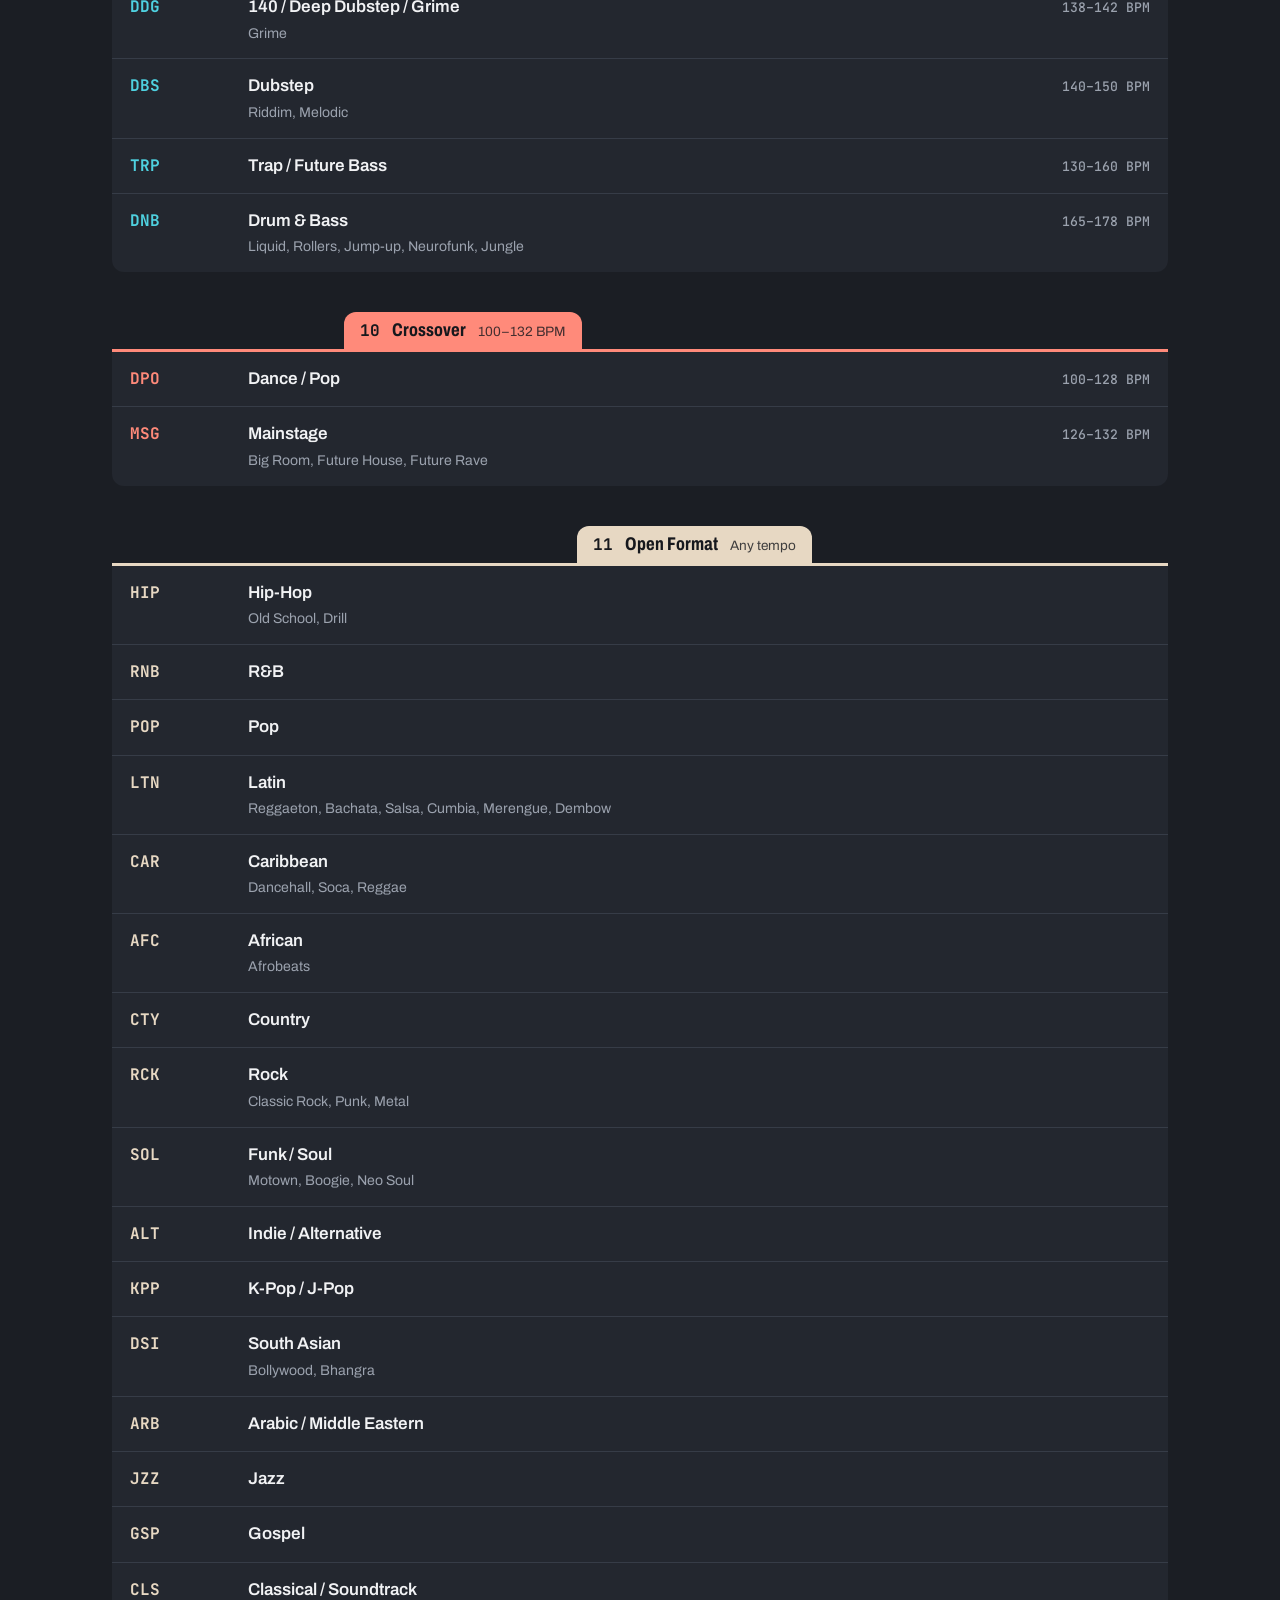
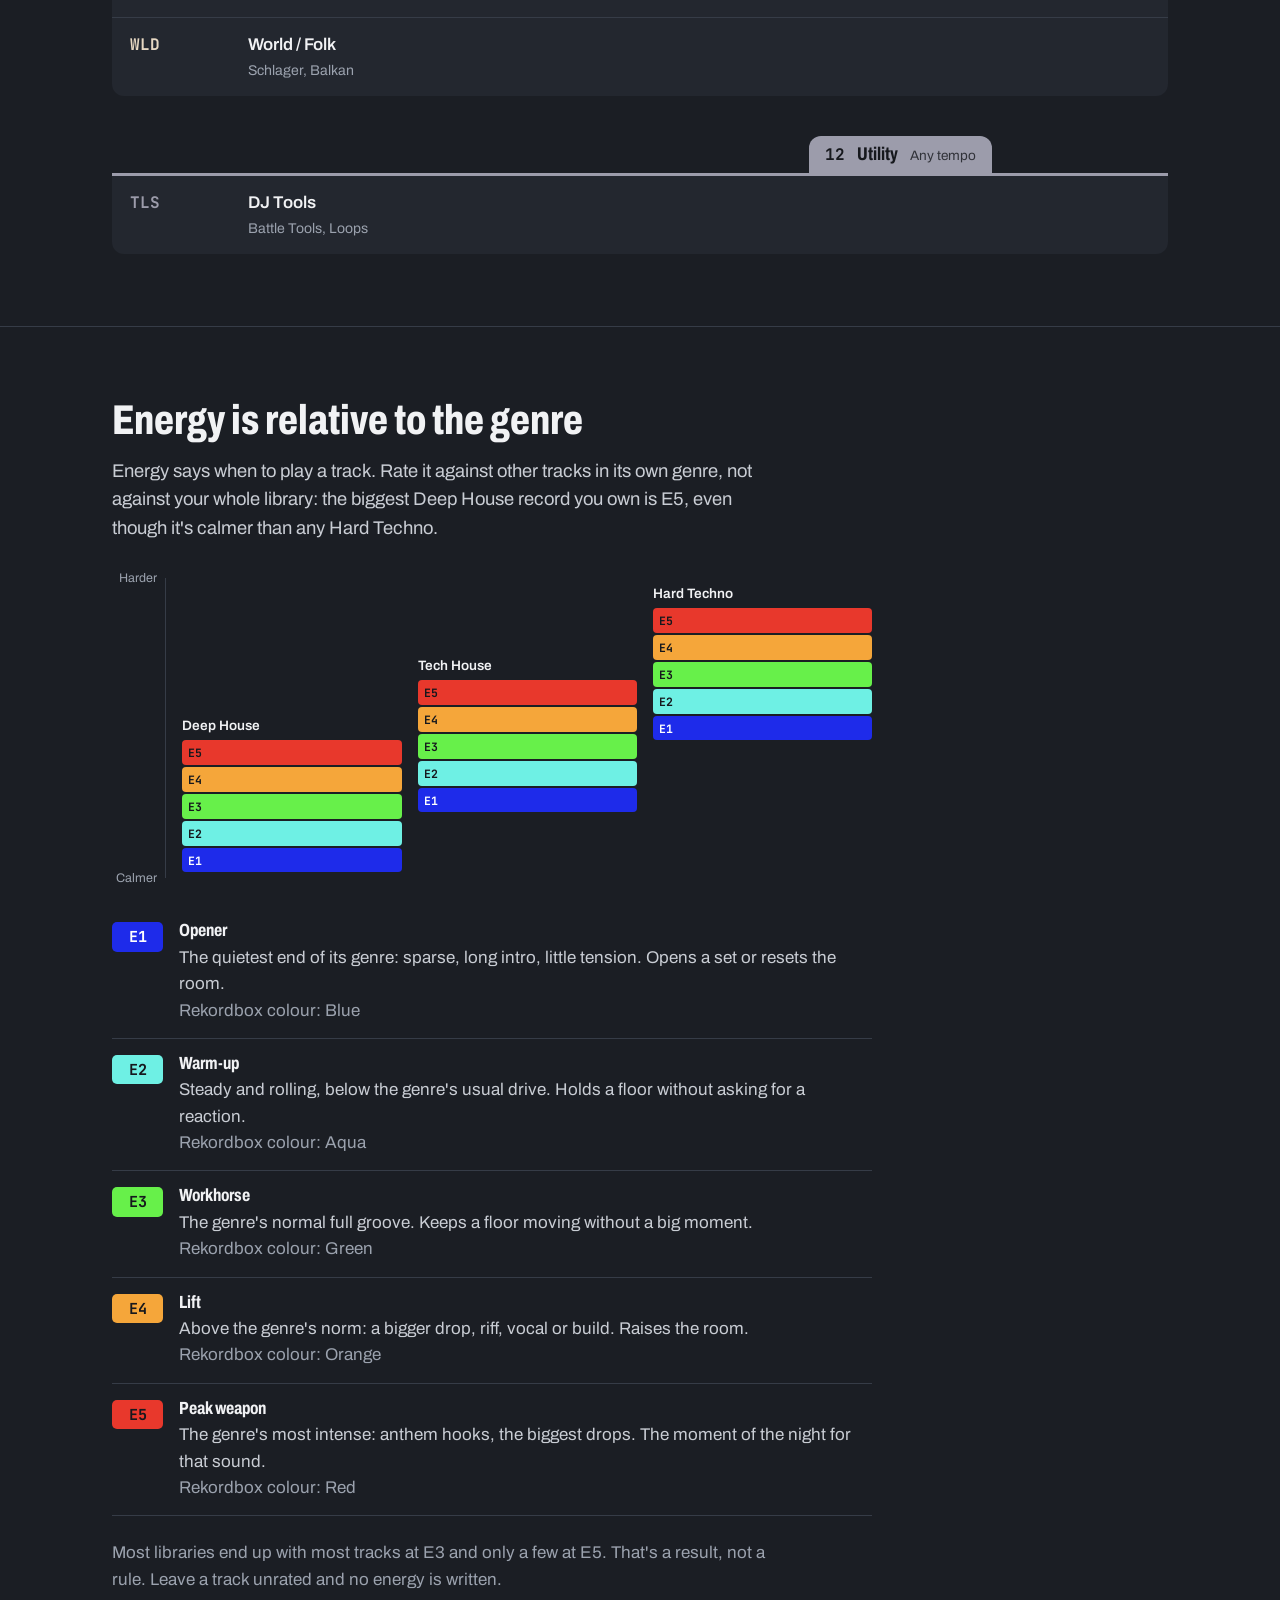
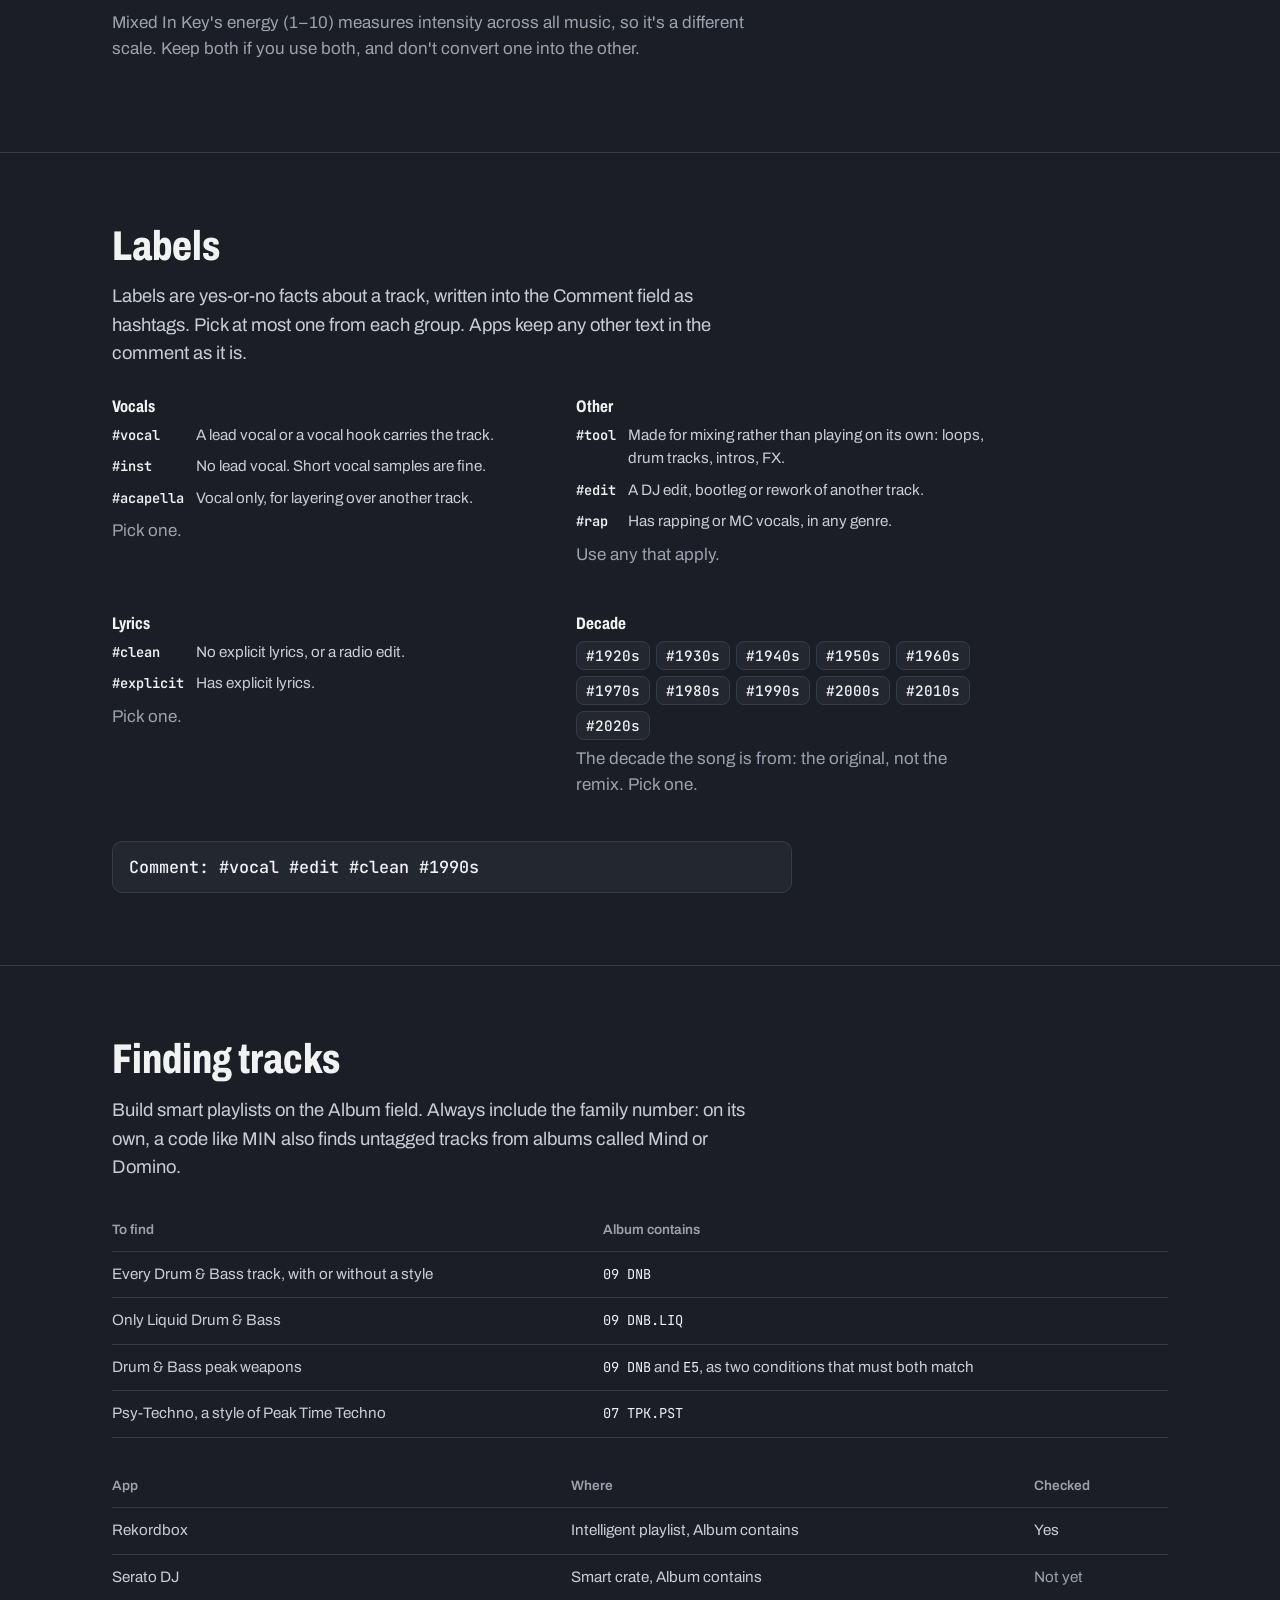
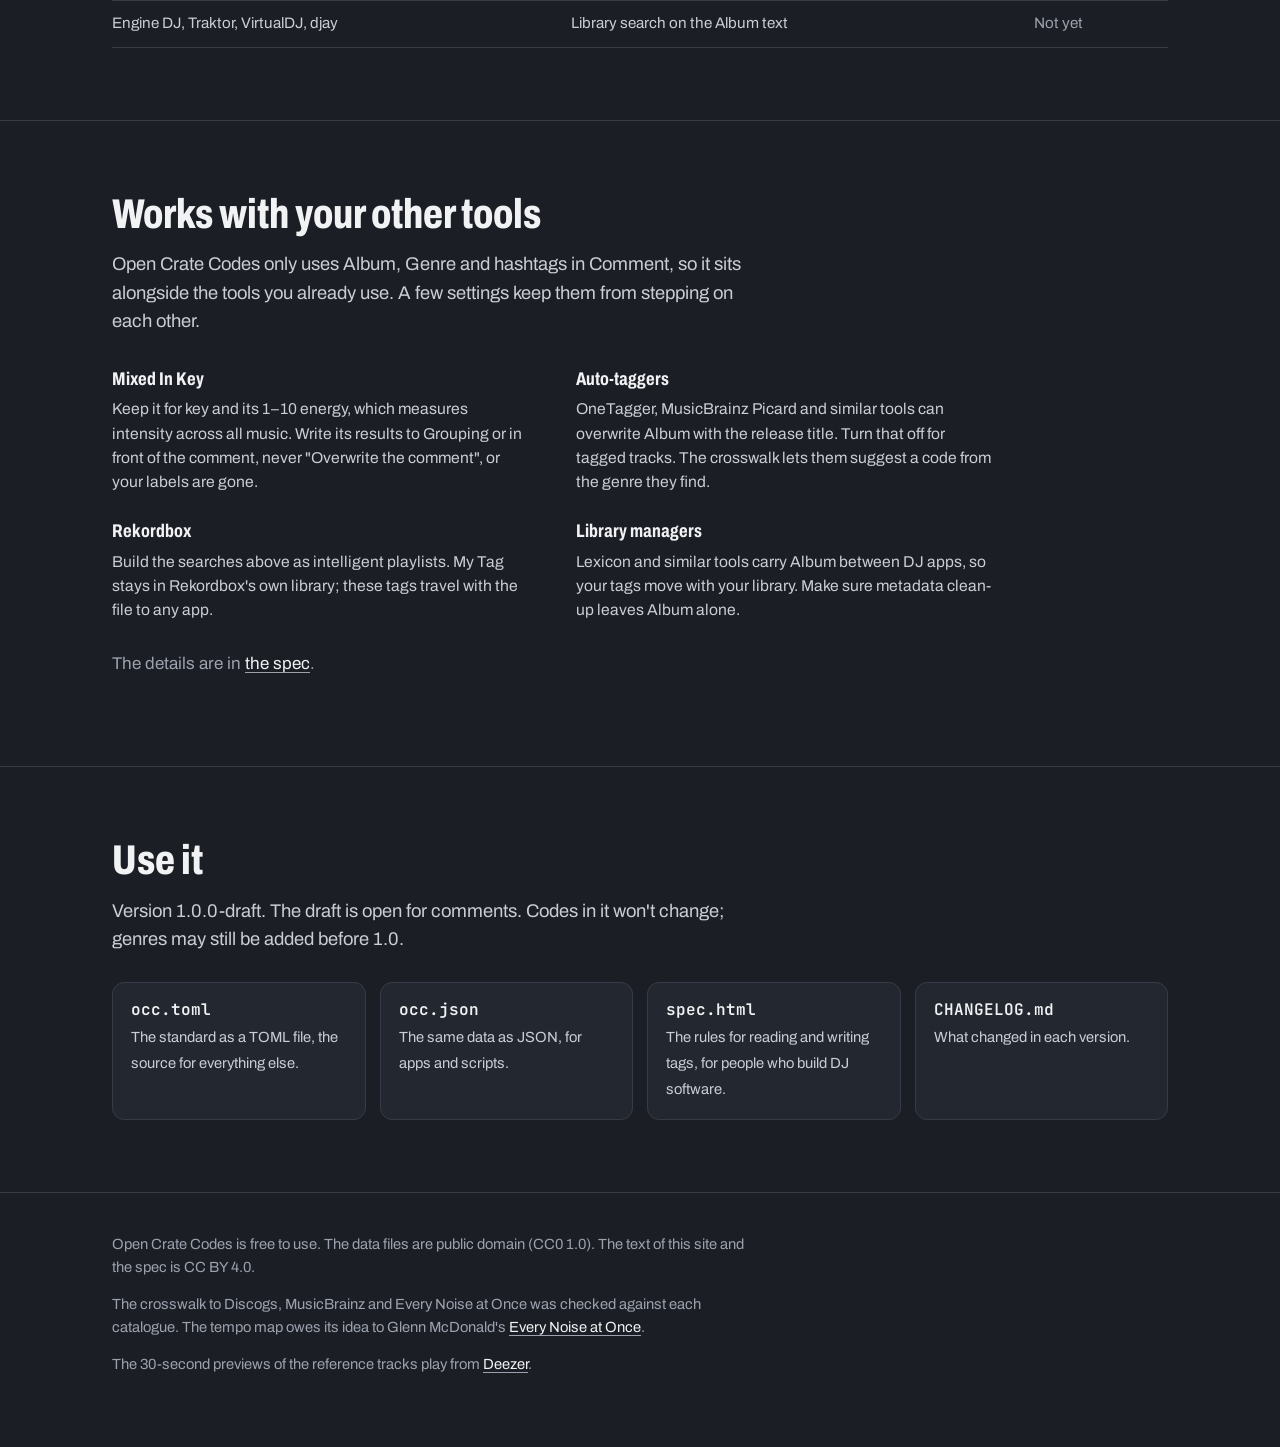
==== commit 52daef0f: "Remove the hip hop style from a few genres and opted for label instead" ====
--- a/index.html
+++ b/index.html
@@ -619,18 +619,18 @@
     const groupNames = { vocals: 'Vocals', lyrics: 'Lyrics', era: 'Decade' };
     const groups = new Map();
     occ.labels.forEach((l) => {
-      const key = l.group || 'form';
+      const key = l.group || 'other';
       if (!groups.has(key)) groups.set(key, []);
       groups.get(key).push(l);
     });
     // Decades share one description; the other groups describe each label.
     groups.forEach((list, key) => $('label-groups').append(el('div', {}, [
-      el('h3', { text: groupNames[key] || 'Format' }),
+      el('h3', { text: groupNames[key] || 'Other' }),
       key === 'era'
         ? [el('ul', {}, list.map((l) => el('li', { title: l.name, text: '#' + l.tag }))),
            el('p', { class: 'muted', text: 'The decade the song is from: the original, not the remix. Pick one.' })]
         : [el('dl', { class: 'label-list' }, list.flatMap((l) => [el('dt', {}, [el('code', { text: '#' + l.tag })]), el('dd', { text: l.description })])),
-           el('p', { class: 'muted', text: key === 'form' ? 'Use any that apply.' : 'Pick one.' })],
+           el('p', { class: 'muted', text: key === 'other' ? 'Use any that apply.' : 'Pick one.' })],
     ].flat())));
   }
 })();
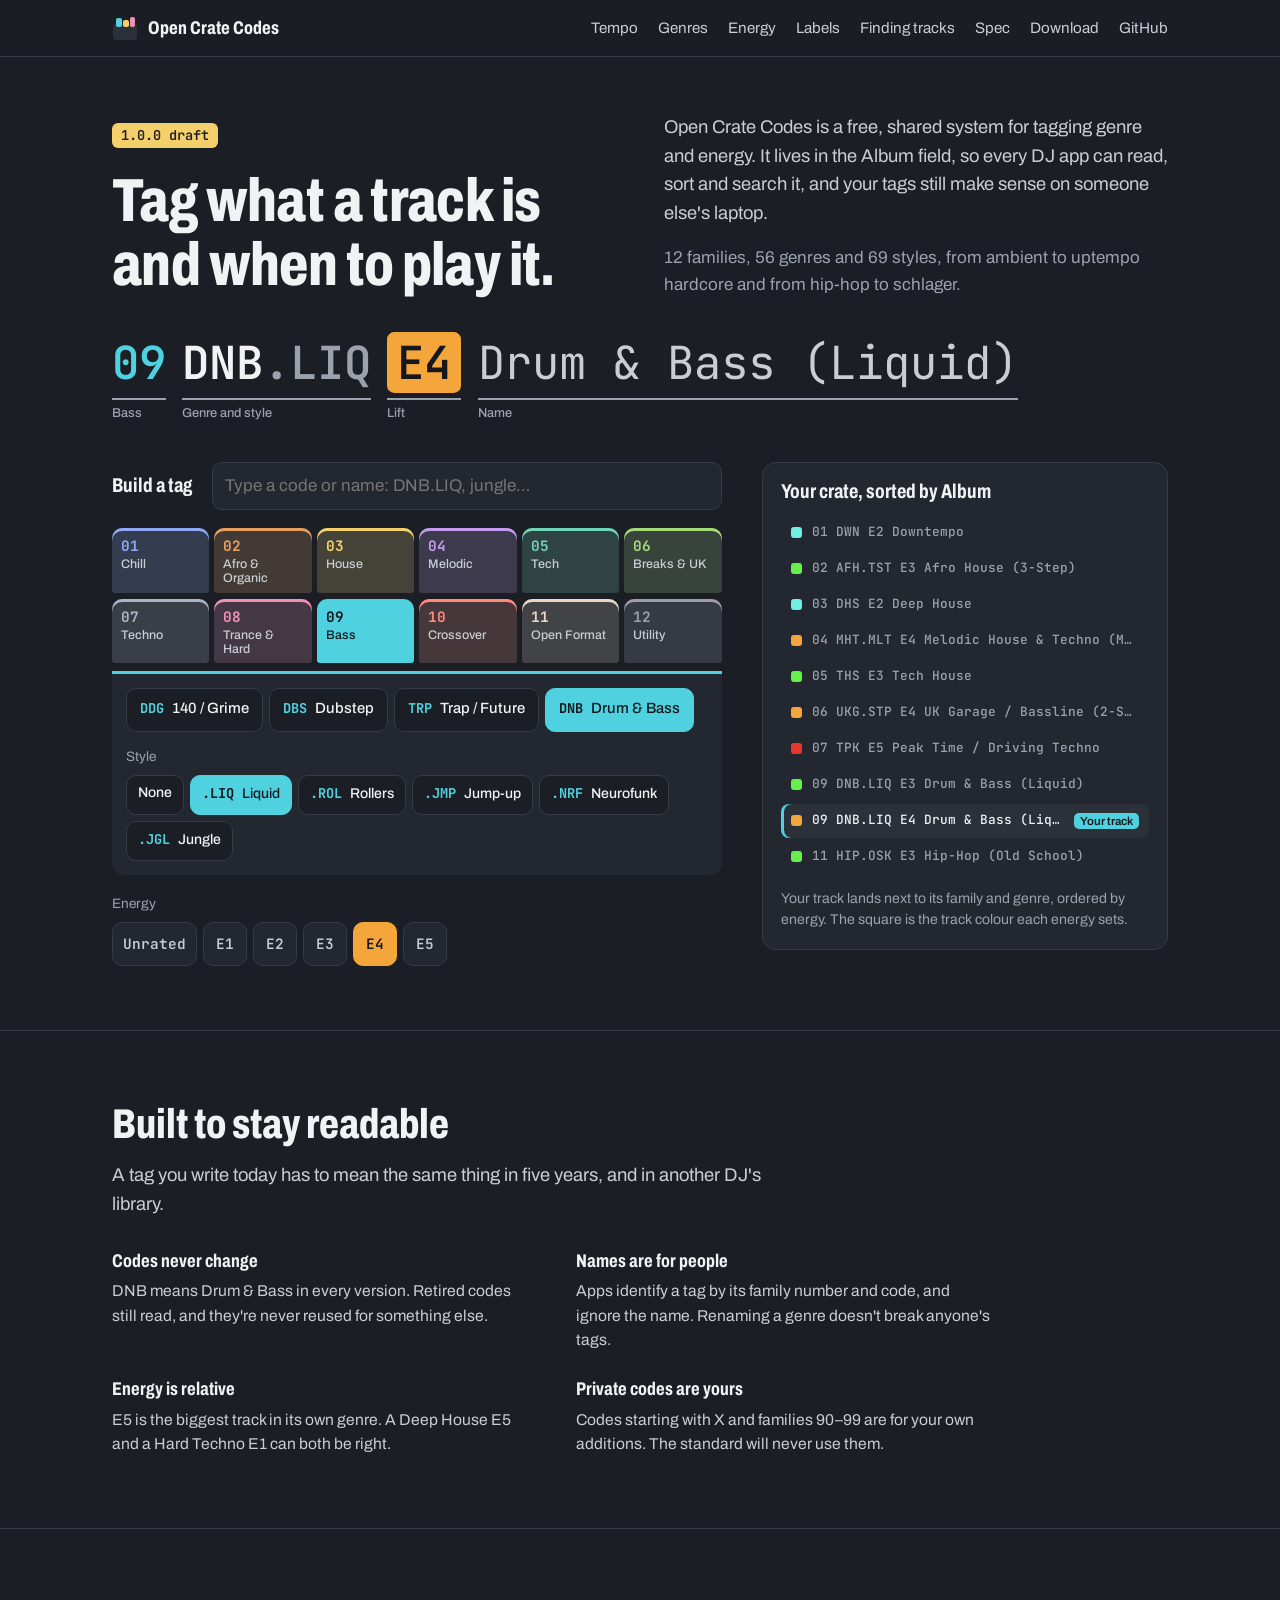
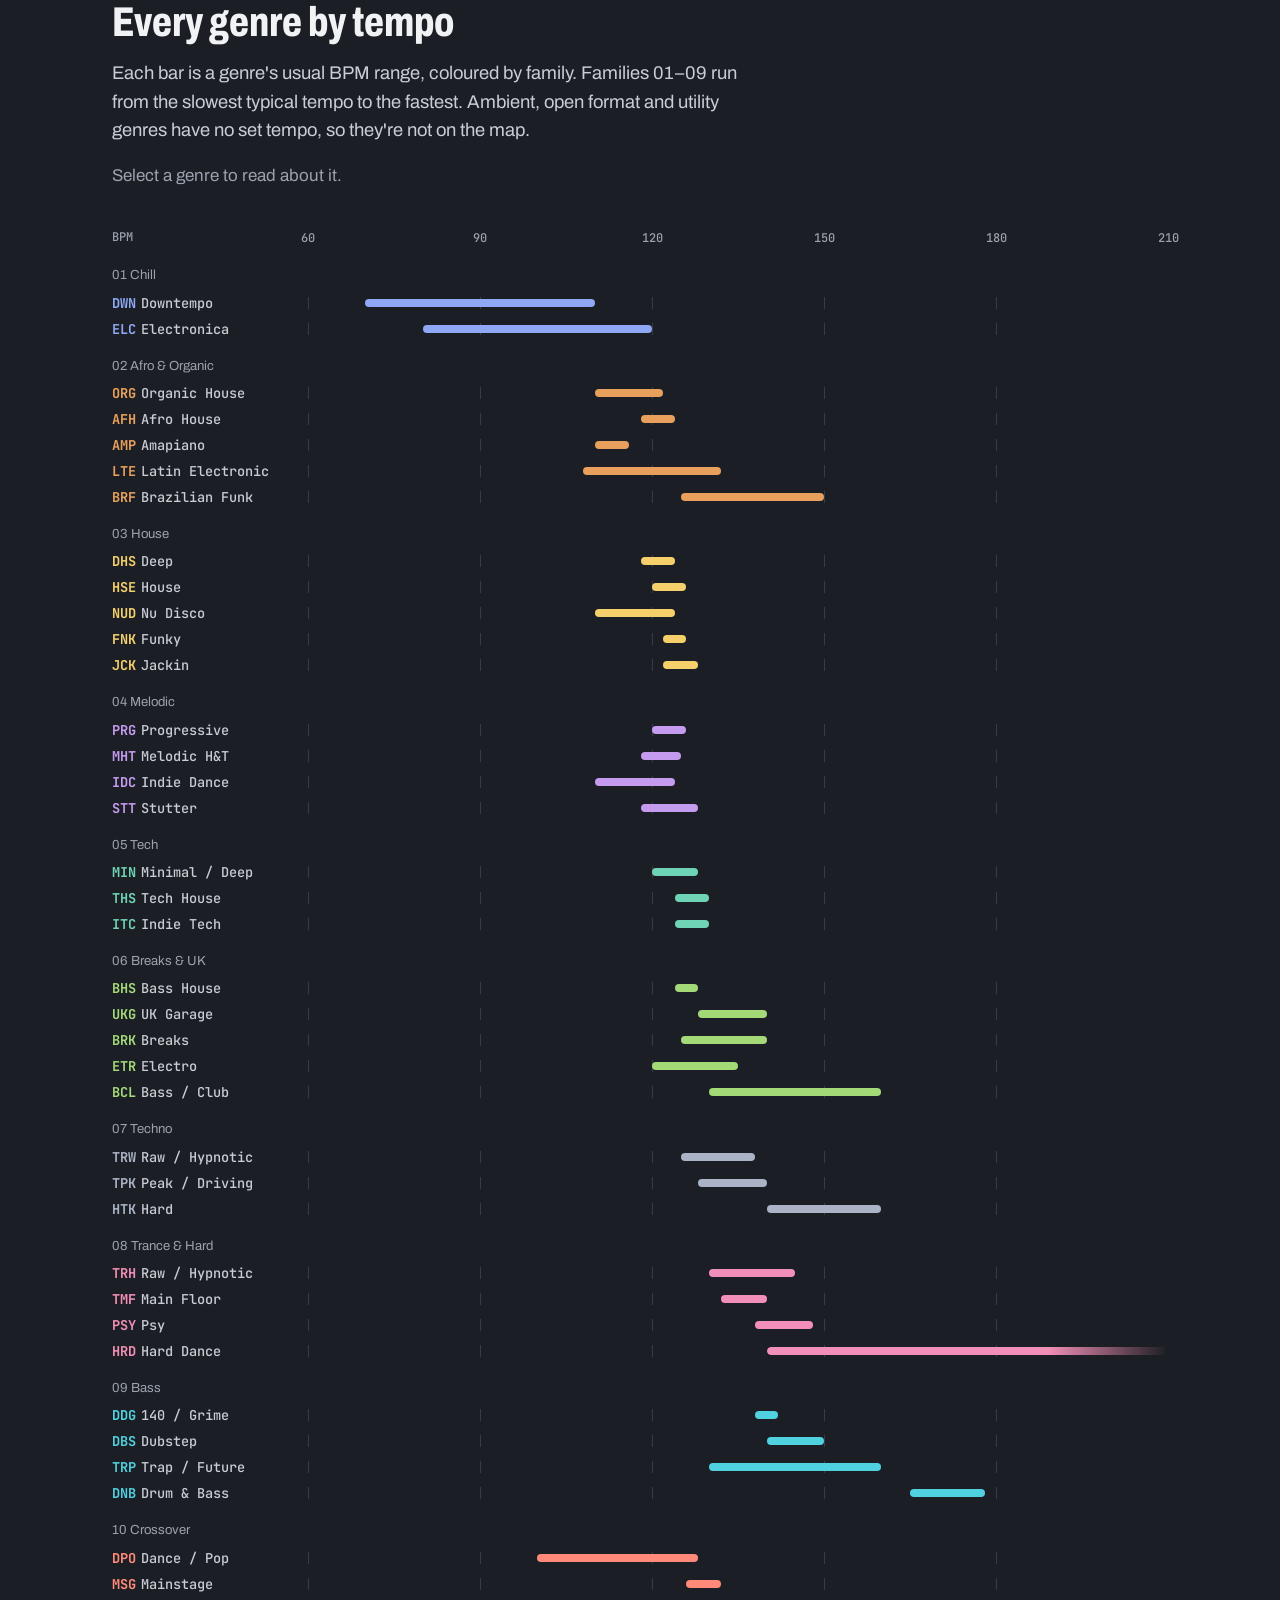
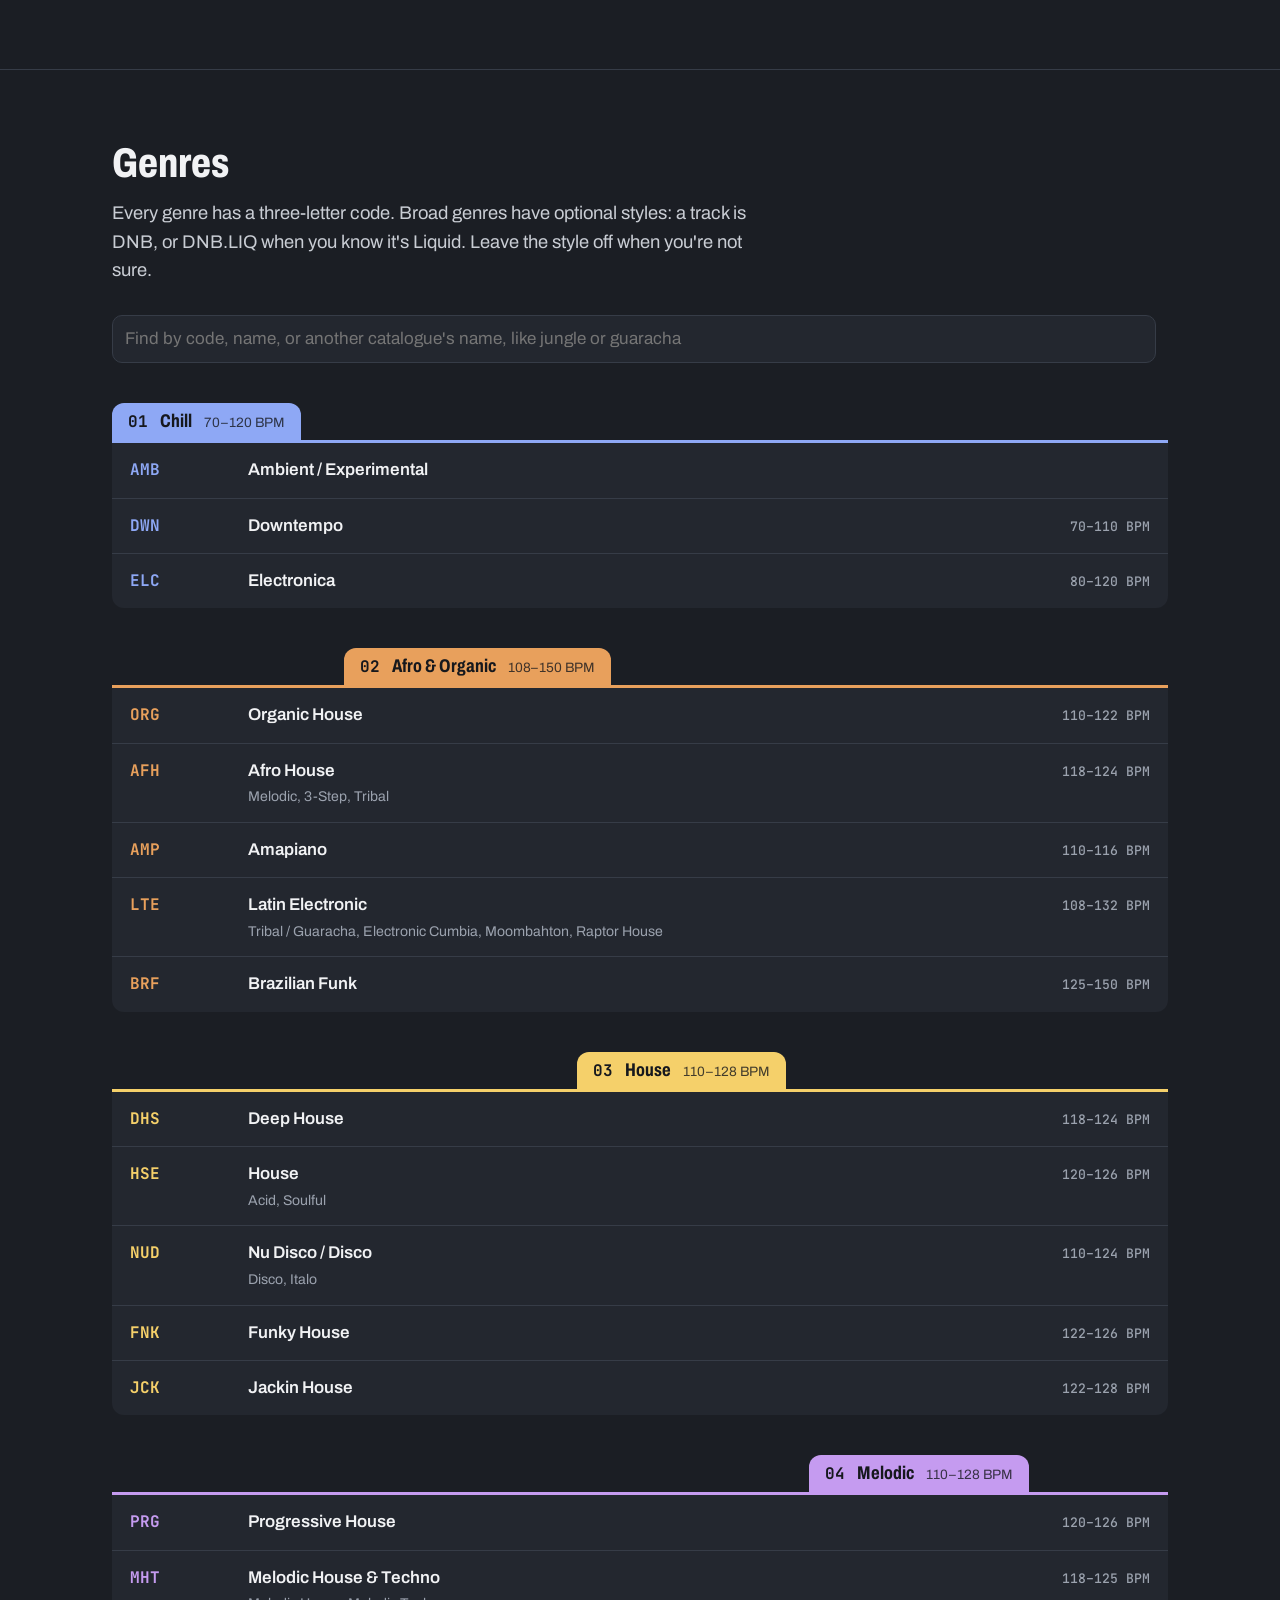
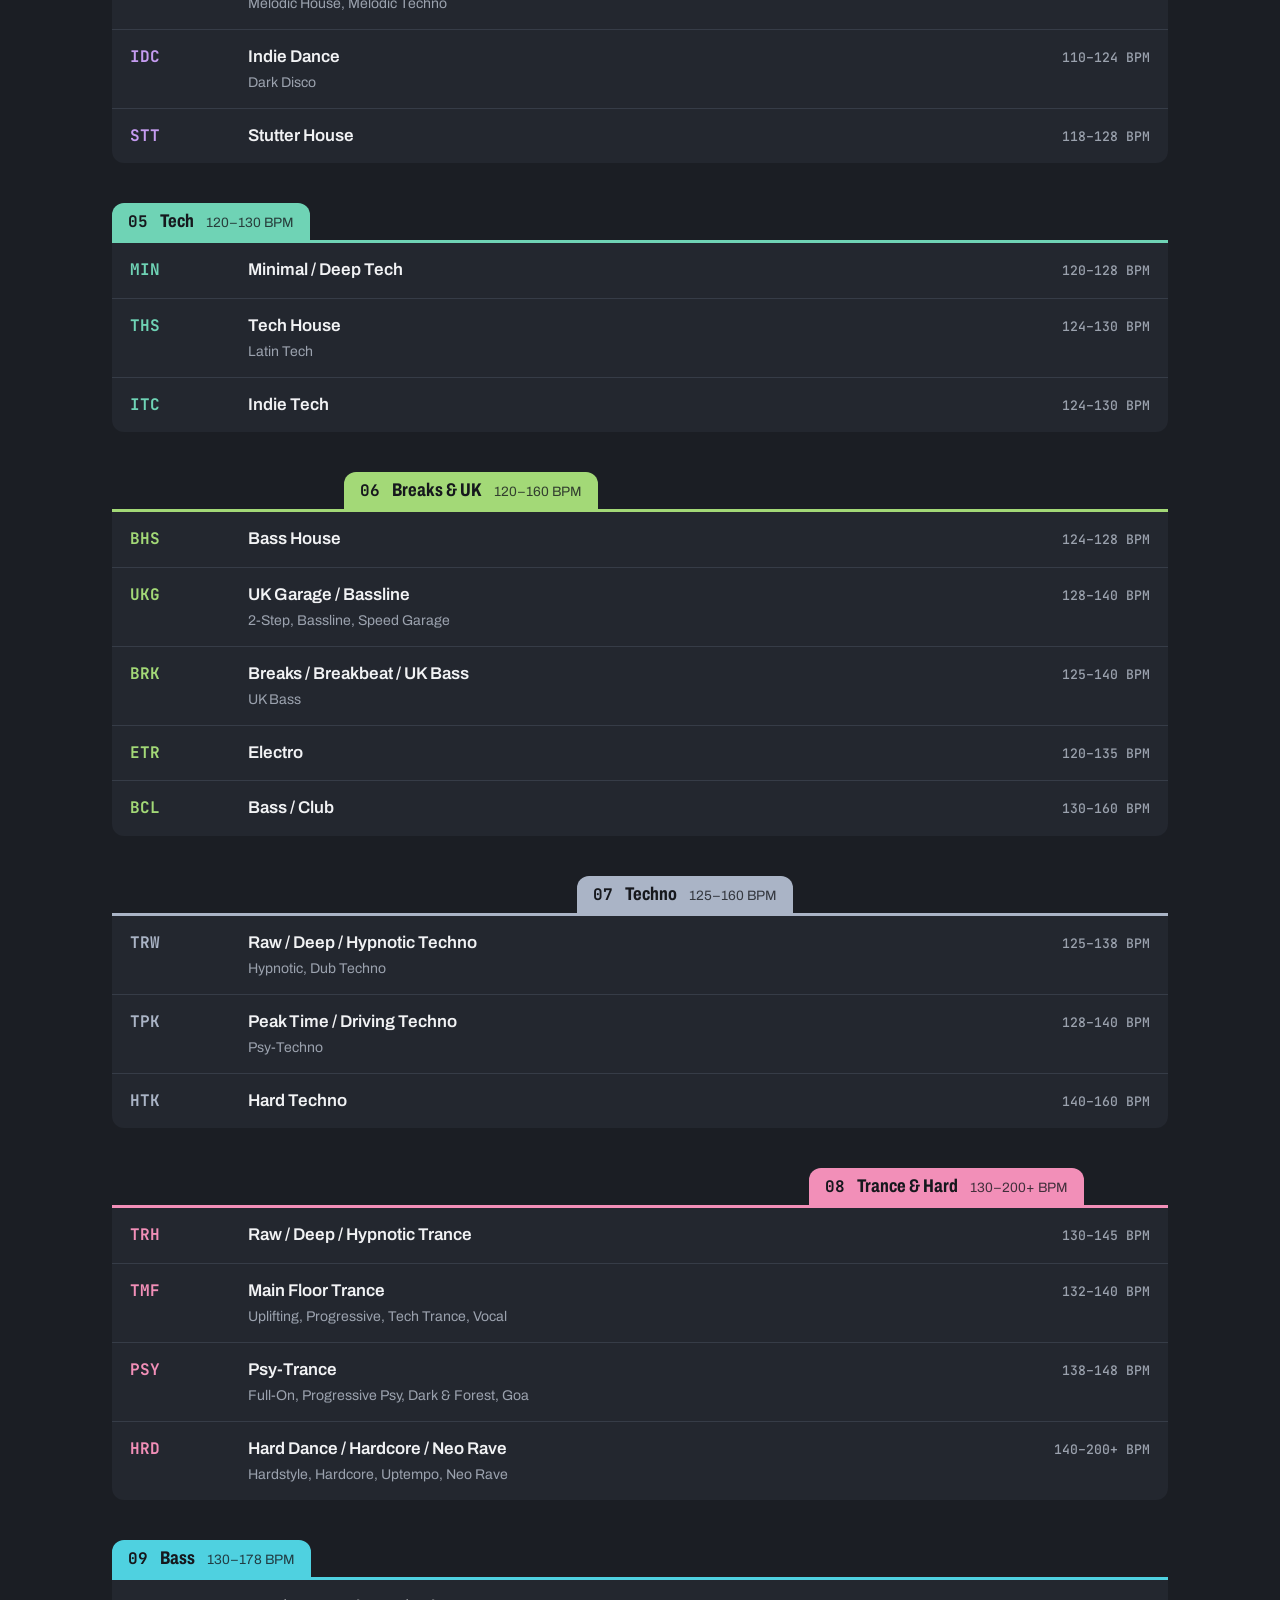
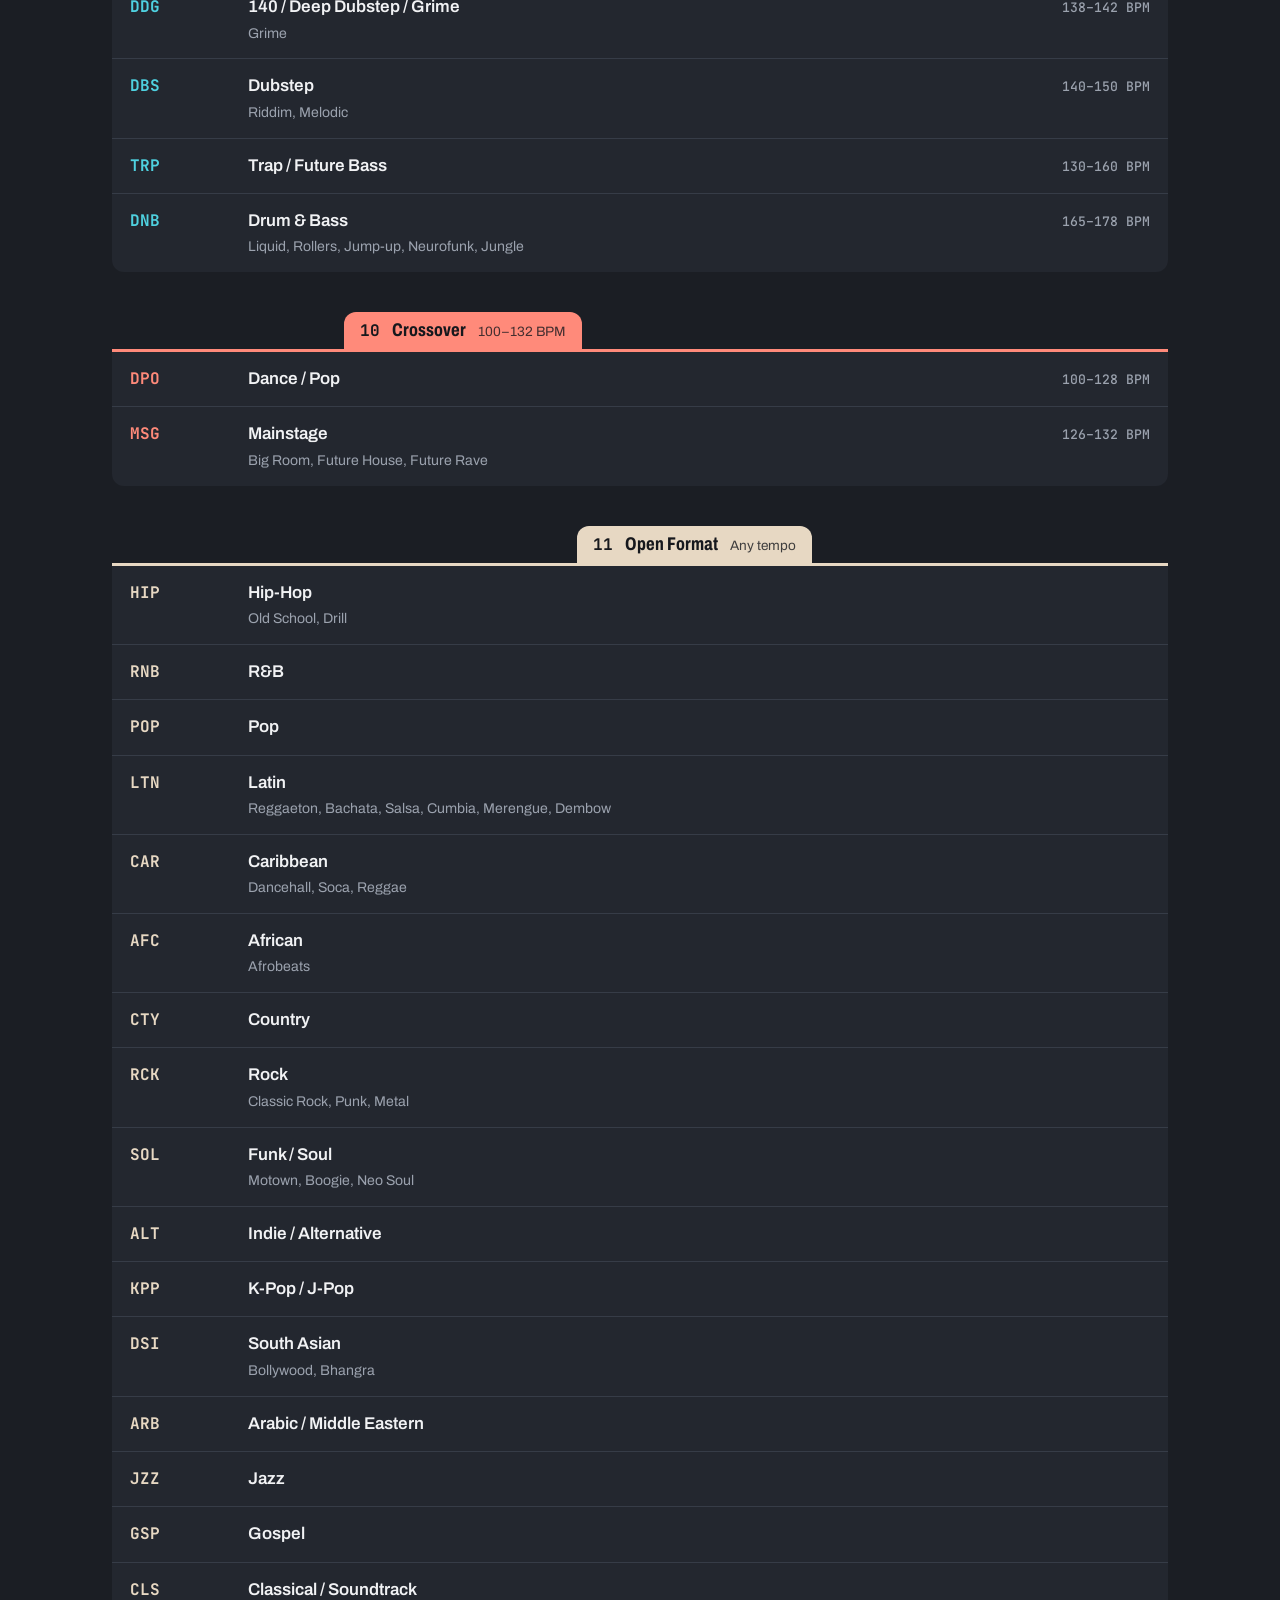
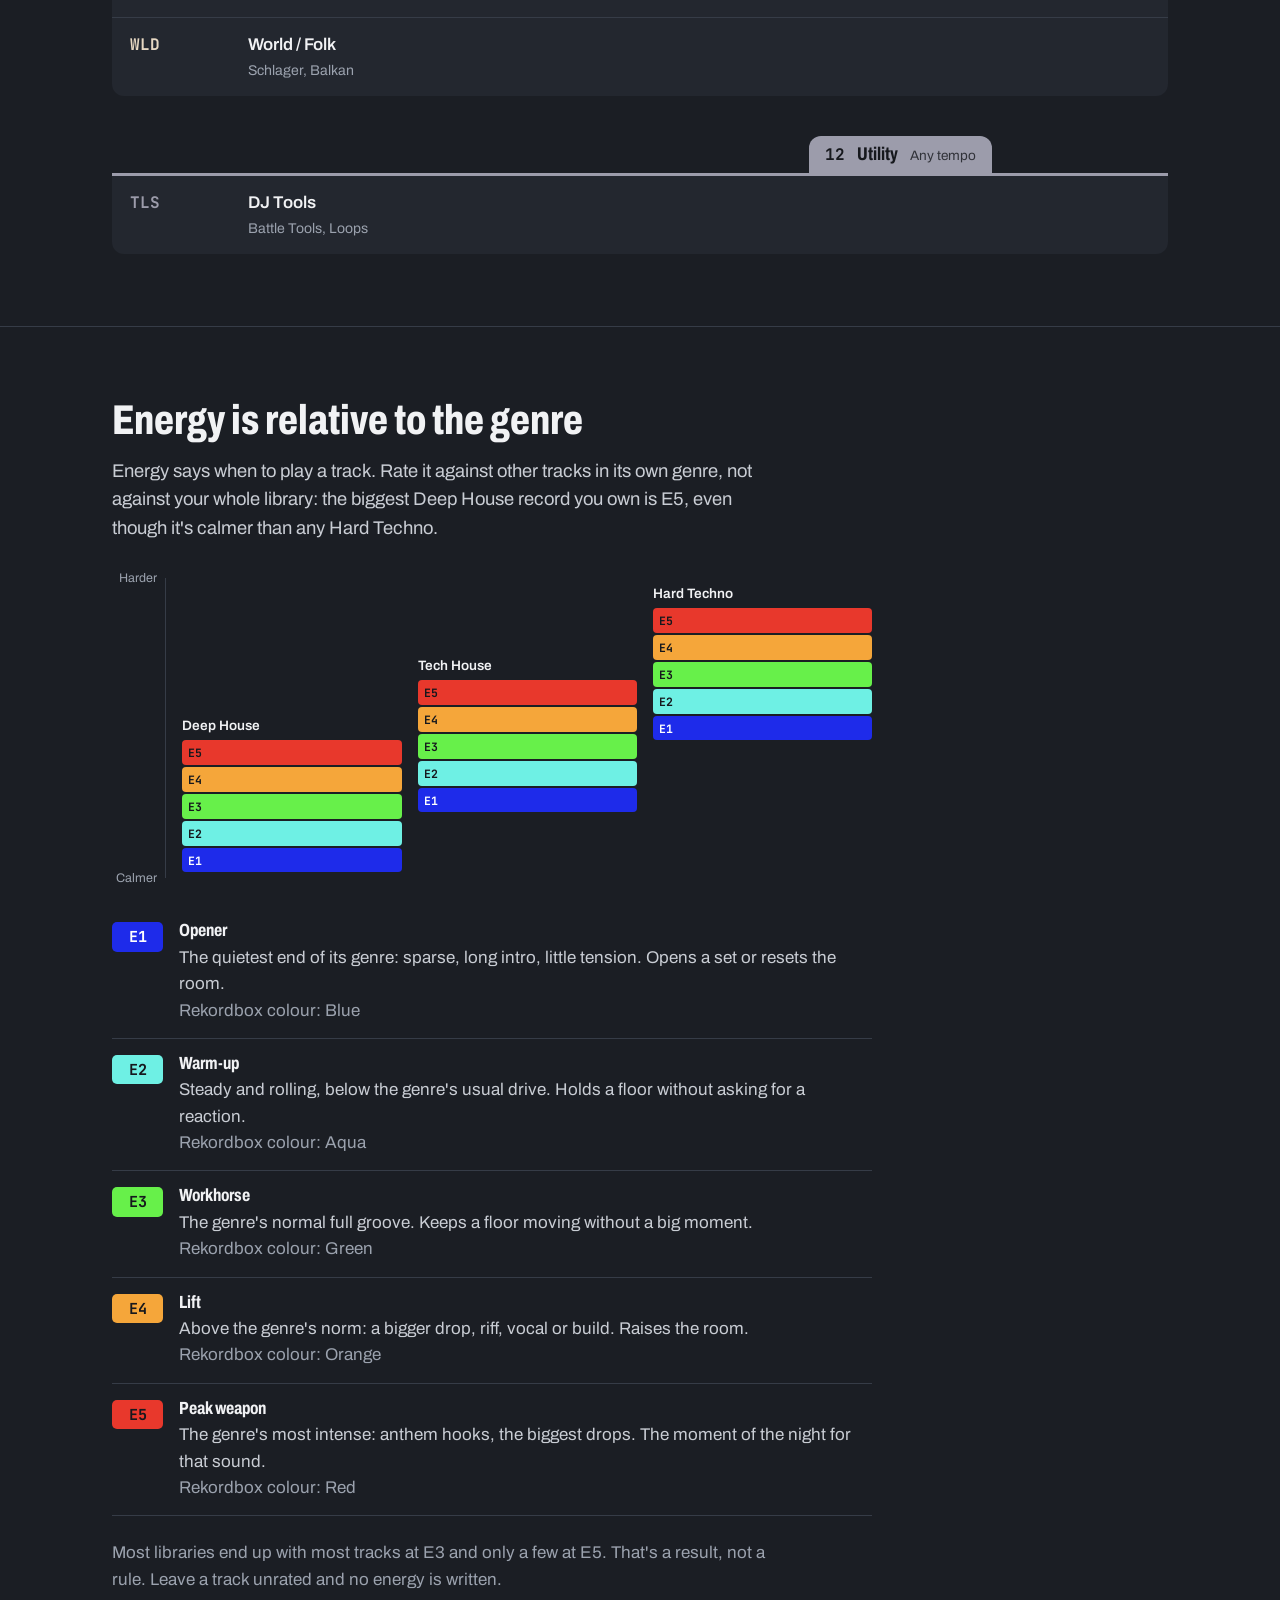
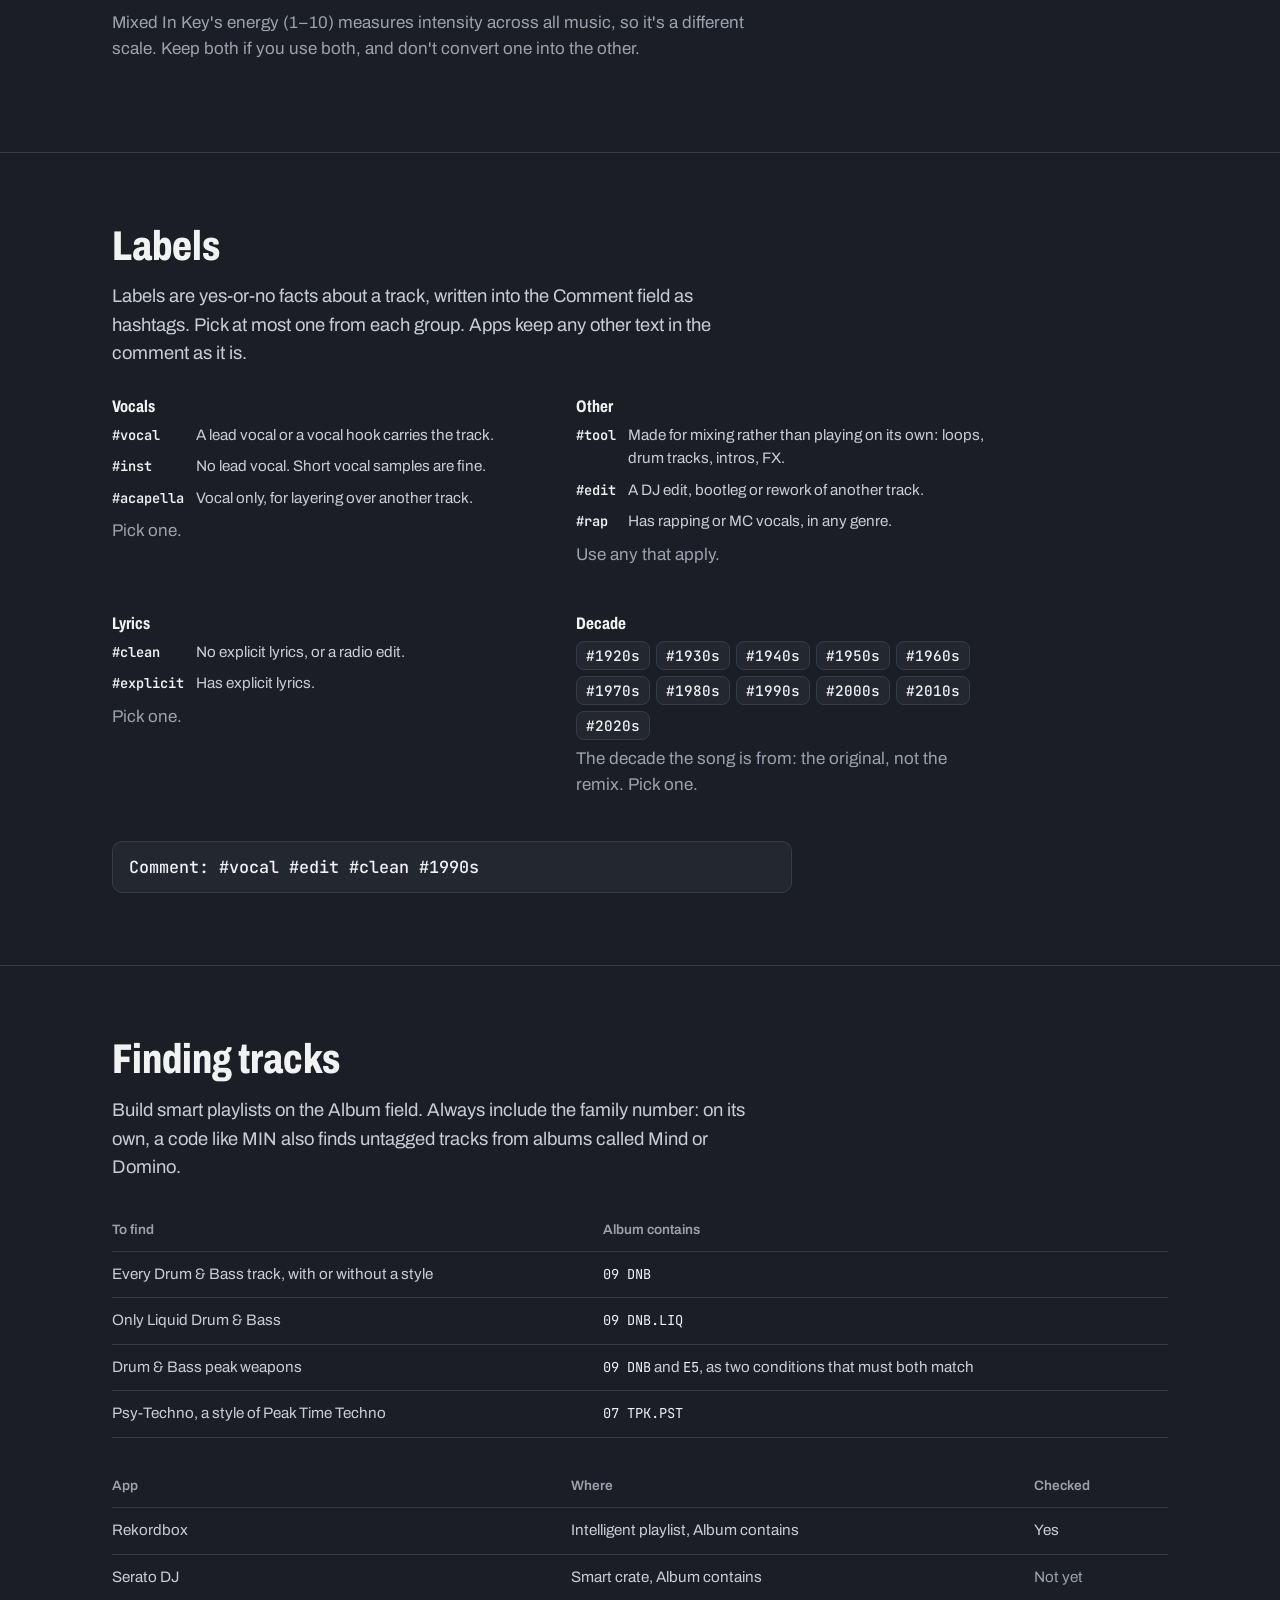
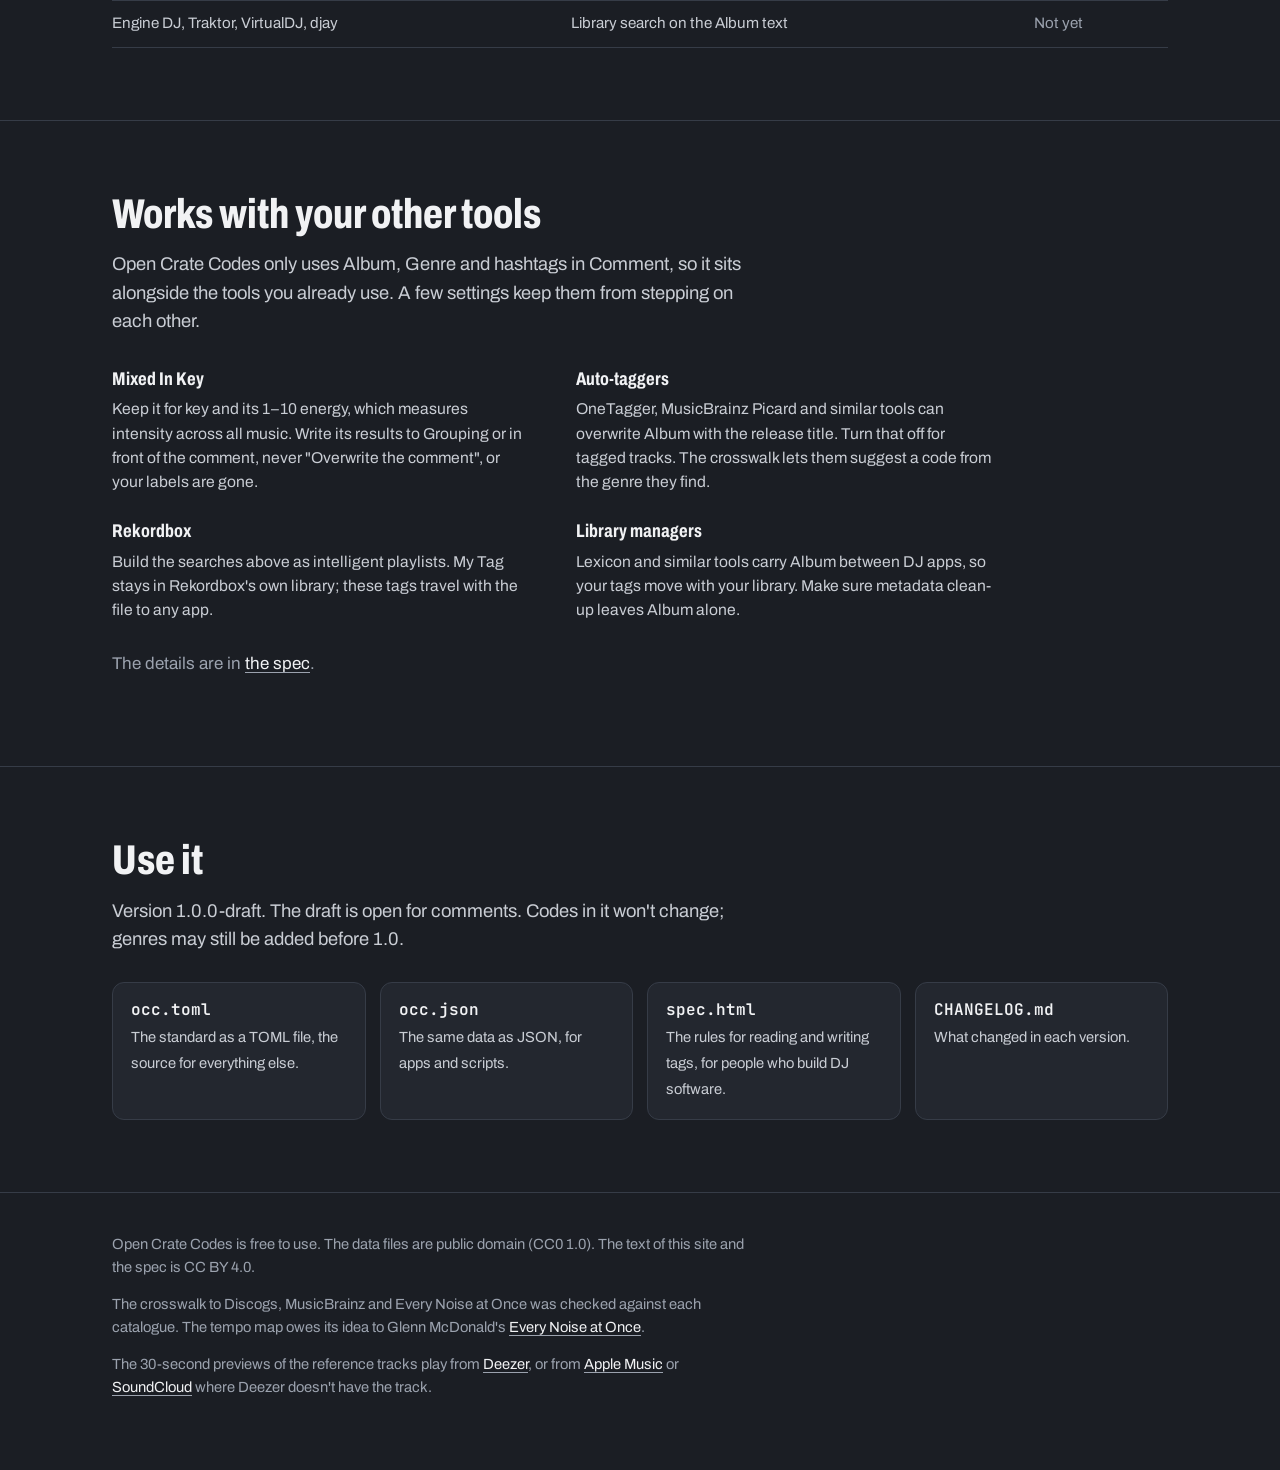
==== commit d491e199: "Add previews for the missing tracks" ====
--- a/index.html
+++ b/index.html
@@ -211,7 +211,7 @@
   <div class="wrap">
     <p>Open Crate Codes is free to use. The data files are public domain (CC0 1.0). The text of this site and the spec is CC BY 4.0.</p>
     <p>The crosswalk to Discogs, MusicBrainz and Every Noise at Once was checked against each catalogue. The tempo map owes its idea to Glenn McDonald's <a href="https://everynoise.com/">Every Noise at Once</a>.</p>
-    <p>The 30-second previews of the reference tracks play from <a href="https://www.deezer.com/">Deezer</a>.</p>
+    <p>The 30-second previews of the reference tracks play from <a href="https://www.deezer.com/">Deezer</a>, or from <a href="https://music.apple.com/">Apple Music</a> or <a href="https://soundcloud.com/">SoundCloud</a> where Deezer doesn't have the track.</p>
   </div>
 </footer>
 
@@ -419,13 +419,18 @@
       });
     });
 
-    // ---- Previews: 30 seconds of a reference track, from Deezer ----
-    // Deezer's preview links expire within minutes, so previews.json keeps track ids and the links
-    // are asked for as a genre opens. Deezer's API sends no CORS headers, hence JSONP.
+    // ---- Previews: 30 seconds of a reference track, from Deezer, Apple Music or SoundCloud ----
+    // previews.json gives a Deezer track id, or {"apple": id} or {"soundcloud": url} for a track
+    // Deezer doesn't have. Deezer's preview links expire within minutes, so the links are asked for
+    // as a genre opens. Deezer's API sends no CORS headers, hence JSONP; Apple's does.
+    const SITES = { deezer: 'Deezer', apple: 'Apple Music', soundcloud: 'SoundCloud' };
+    const preview = (v) => (v && typeof v === 'object' ? { site: Object.keys(v)[0], id: Object.values(v)[0] } : v ? { site: 'deezer', id: v } : null);
+    // Apple and SoundCloud want a link to the track wherever their audio plays.
+    const trackPage = { apple: (id) => 'https://music.apple.com/song/' + id, soundcloud: (url) => url };
     const audio = new Audio();
-    let now = null; // { b, id } for the preview that's loaded
+    let now = null; // { b, key, player } for the preview that's loaded
     let calls = 0;
-    const links = new Map(); // Deezer id → { p: the lookup, url: once it's back, '' if none }
+    const links = new Map(); // "site:id" → { p: the lookup, url: once it's back, '' if none }
     const jsonp = (url) => new Promise((resolve, reject) => {
       const cb = 'occDeezer' + ++calls;
       const s = document.createElement('script');
@@ -438,15 +443,67 @@
     });
     // A link is good until a minute before the expiry Deezer writes into it.
     const fresh = (url) => { const m = /exp=(\d+)/.exec(url); return !m || m[1] * 1000 - Date.now() > 60000; };
-    function lookUp(id) {
-      const known = links.get(id);
+    const ask = {
+      deezer: (id) => jsonp('https://api.deezer.com/track/' + id).then((t) => t.preview || ''),
+      apple: (id) => getJSON('https://itunes.apple.com/lookup?id=' + id).then((b) => (b.results[0] || {}).previewUrl || ''),
+    };
+    const keyOf = (src) => src.site + ':' + src.id;
+    function lookUp(src) {
+      const key = keyOf(src);
+      const known = links.get(key);
       if (known && (!known.url || fresh(known.url))) return known.p;
       const entry = {};
-      entry.p = jsonp('https://api.deezer.com/track/' + id).then((t) => (entry.url = t.preview || ''));
-      entry.p.catch(() => links.delete(id));
-      links.set(id, entry);
+      entry.p = ask[src.site](src.id).then((url) => (entry.url = url));
+      entry.p.catch(() => links.delete(key));
+      links.set(key, entry);
       return entry.p;
     }
+    // SoundCloud only plays in its own player, so each of its tracks gets a hidden one, made to act
+    // like the Audio element. It starts a minute in and stops 30 seconds later, like a preview.
+    let cloudApi = null;
+    class Cloud extends EventTarget {
+      constructor(url) {
+        super();
+        this.paused = true;
+        this.currentTime = 0;
+        this.duration = 30;
+        cloudApi ||= new Promise((resolve, reject) => {
+          document.head.append(el('script', { src: 'https://w.soundcloud.com/player/api.js', onload: resolve, onerror: reject }));
+        });
+        this.widget = cloudApi.then(() => new Promise((resolve, reject) => {
+          const frame = el('iframe', { hidden: '', allow: 'autoplay', title: 'SoundCloud player', src: 'https://w.soundcloud.com/player/?url=' + encodeURIComponent(url) });
+          document.body.append(frame);
+          const w = SC.Widget(frame), E = SC.Widget.Events;
+          const say = (type) => this.dispatchEvent(new Event(type));
+          w.bind(E.READY, () => resolve(w));
+          w.bind(E.ERROR, () => { reject(new Error('SoundCloud error')); say('error'); });
+          w.bind(E.PLAY, () => { this.paused = false; say('playing'); });
+          w.bind(E.PAUSE, () => { this.paused = true; });
+          w.bind(E.FINISH, () => say('ended'));
+          w.bind(E.PLAY_PROGRESS, (e) => {
+            this.currentTime = e.currentPosition / 1000 - 60;
+            if (this.currentTime < 30) say('timeupdate');
+            else { w.pause(); say('ended'); }
+          });
+        }));
+        this.widget.catch(() => {});
+      }
+      // Settles like Audio's play(). SoundCloud says nothing when the browser won't let it play, so
+      // not starting within a few seconds counts as that.
+      play(from) {
+        return this.widget.then((w) => new Promise((resolve, reject) => {
+          const timer = setTimeout(() => reject(new Error('SoundCloud didn\'t start')), 5000);
+          this.addEventListener('playing', () => { clearTimeout(timer); resolve(); }, { once: true });
+          if (from != null) w.seekTo(from * 1000);
+          w.play();
+        }));
+      }
+      pause() { this.widget.then((w) => w.pause(), () => {}); }
+    }
+    const clouds = new Map(); // url → Cloud
+    const cloud = (url) => clouds.get(url) || clouds.set(url, listen(new Cloud(url))).get(url);
+    // Get a preview ready, so pressing play starts at once.
+    const warm = (src) => (src.site === 'soundcloud' ? cloud(src.id) : lookUp(src).catch(() => {}));
     const show = (b, state) => {
       b.dataset.state = state;
       b.setAttribute('aria-pressed', String(state === 'wait' || state === 'playing'));
@@ -454,43 +511,56 @@
     };
     function stop() {
       if (!now) return;
-      audio.pause();
+      now.player.pause();
       show(now.b, '');
       now = null;
     }
     // A play() that fails after another button was pressed mustn't stop that one.
     const stopIf = (b) => () => { if (now && now.b === b) stop(); };
-    function toggle(b, id) {
+    function toggle(b, src) {
       if (now && now.b === b) {
         if (b.dataset.state === 'wait') stop();
-        else if (audio.paused) audio.play().catch(stopIf(b));
-        else { audio.pause(); show(b, 'paused'); }
+        else if (now.player.paused) now.player.play().catch(stopIf(b));
+        else { now.player.pause(); show(b, 'paused'); }
         return;
       }
       stop();
-      now = { b, id };
+      if (src.site === 'soundcloud') {
+        now = { b, player: cloud(src.id) };
+        show(b, 'wait');
+        now.player.play(60).catch(stopIf(b));
+        return;
+      }
+      const key = keyOf(src);
+      now = { b, key, player: audio };
       show(b, 'wait');
       const begin = (url) => {
         if (!now || now.b !== b) return;
         if (url) { audio.src = url; audio.play().catch(stopIf(b)); return; }
         stop();
         b.disabled = true;
-        b.title = 'No preview on Deezer';
+        b.title = 'No preview on ' + SITES[src.site];
       };
       // Safari only plays from inside the click, so use a link that's already here when there is one.
-      const known = links.get(id);
+      const known = links.get(key);
       if (known && known.url !== undefined && fresh(known.url)) begin(known.url);
-      else lookUp(id).then(begin, stopIf(b));
-    }
-    audio.addEventListener('playing', () => now && show(now.b, 'playing'));
-    audio.addEventListener('timeupdate', () => now && now.b.style.setProperty('--p', audio.currentTime / (audio.duration || 30)));
-    audio.addEventListener('ended', stop);
-    // Most likely a link that expired: forget it, so the next press asks again.
-    audio.addEventListener('error', () => { if (now) { links.delete(now.id); stop(); } });
-    const playButton = (name, id) => id
+      else lookUp(src).then(begin, stopIf(b));
+    }
+    // The Audio element and the SoundCloud players send the same events; only the loaded one counts.
+    function listen(player) {
+      const mine = (f) => () => { if (now && now.player === player) f(); };
+      player.addEventListener('playing', mine(() => show(now.b, 'playing')));
+      player.addEventListener('timeupdate', mine(() => now.b.style.setProperty('--p', player.currentTime / (player.duration || 30))));
+      player.addEventListener('ended', mine(stop));
+      // From Audio, most likely a link that expired: forget it, so the next press asks again.
+      player.addEventListener('error', mine(() => { links.delete(now.key); stop(); }));
+      return player;
+    }
+    listen(audio);
+    const playButton = (name, src) => src
       ? el('button', {
           type: 'button', class: 'play', 'aria-pressed': 'false', 'aria-label': 'Preview ' + name,
-          title: 'Play 30 seconds from Deezer', onclick: (ev) => toggle(ev.currentTarget, id),
+          title: 'Play 30 seconds from ' + SITES[src.site], onclick: (ev) => toggle(ev.currentTarget, src),
         })
       : el('span', { class: 'play', 'aria-hidden': 'true' });
 
@@ -535,17 +605,18 @@
           // Tools carry no energy, so their references have no chip.
           const m = r.match(/^(.*) \(([1-5])\)$/);
           const name = m ? m[1] : r;
-          return { name, id: previews[name], lvl: m && energy.find((e) => e.level === +m[2]) };
+          return { name, src: preview(previews[name]), lvl: m && energy.find((e) => e.level === +m[2]) };
         });
-        const heard = refs.filter((r) => r.id);
+        const heard = refs.filter((r) => r.src);
         more.append(el('div', {}, [
           el('h4', { text: 'Reference tracks' }),
           refs.length
             ? el('ul', { class: 'refs' }, refs.map((r) => el('li', {}, [
                 // A track without a preview keeps an empty slot, so the list stays lined up.
-                heard.length ? playButton(r.name, r.id) : null,
+                heard.length ? playButton(r.name, r.src) : null,
                 r.lvl ? el('span', { class: 'echip', style: '--lc:' + r.lvl.hex + ';--lfg:' + energyFg(r.lvl.level), text: 'E' + r.lvl.level }) : null,
                 r.name,
+                r.src && trackPage[r.src.site] ? el('a', { class: 'src', href: trackPage[r.src.site](r.src.id), rel: 'noopener', text: SITES[r.src.site] }) : null,
               ])))
             : el('p', { class: 'muted', text: 'No reference tracks yet.' }),
         ]));
@@ -575,9 +646,9 @@
           more,
         ]);
         body.append(details);
-        // Ask Deezer for the preview links as the genre opens, so pressing play starts at once.
+        // Get the previews ready as the genre opens.
         if (heard.length) details.addEventListener('toggle', () => {
-          if (details.open) heard.forEach((r) => lookUp(r.id).catch(() => {}));
+          if (details.open) heard.forEach((r) => warm(r.src));
           else if (now && details.contains(now.b)) stop();
         });
         const haystack = [g.code, g.name, g.short, ...styles.flatMap((s) => [g.code + '.' + s.code, s.name]), ...Object.values(match).flat()]
--- a/style.css
+++ b/style.css
@@ -188,6 +188,8 @@
 .styles li.gone { text-decoration: line-through; color: var(--muted); }
 .refs { list-style: none; margin: 0; padding: 0; display: grid; gap: 6px; }
 .refs li { display: flex; gap: 10px; align-items: center; }
+/* Where a preview that isn't from Deezer comes from. */
+.refs .src { color: var(--muted); font-size: .8rem; white-space: nowrap; }
 /* Preview: a play triangle, pause bars while it plays, and a ring in the family colour that fills
    over its 30 seconds. */
 .play { flex: none; position: relative; display: grid; place-items: center; width: 30px; height: 30px; padding: 0; border: 1px solid var(--line); border-radius: 50%; background: var(--ground); color: var(--ink); cursor: pointer; }
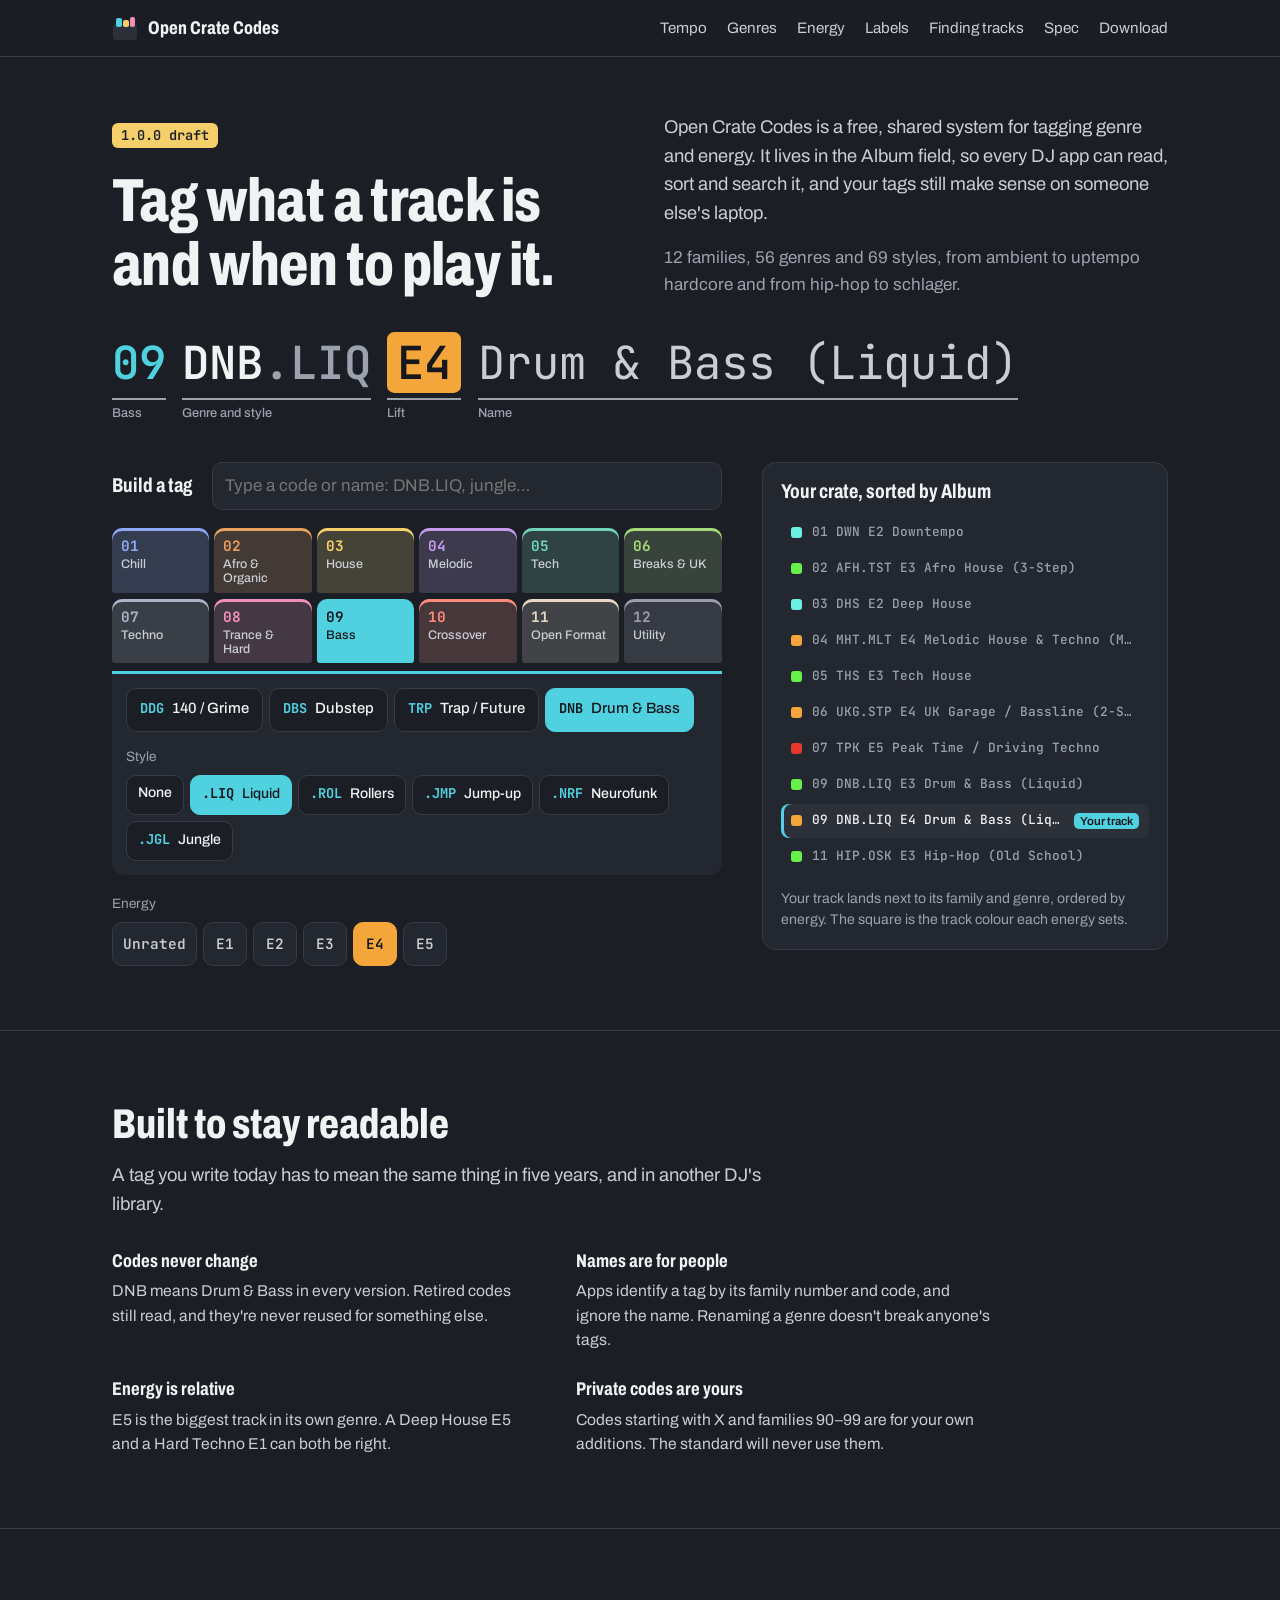
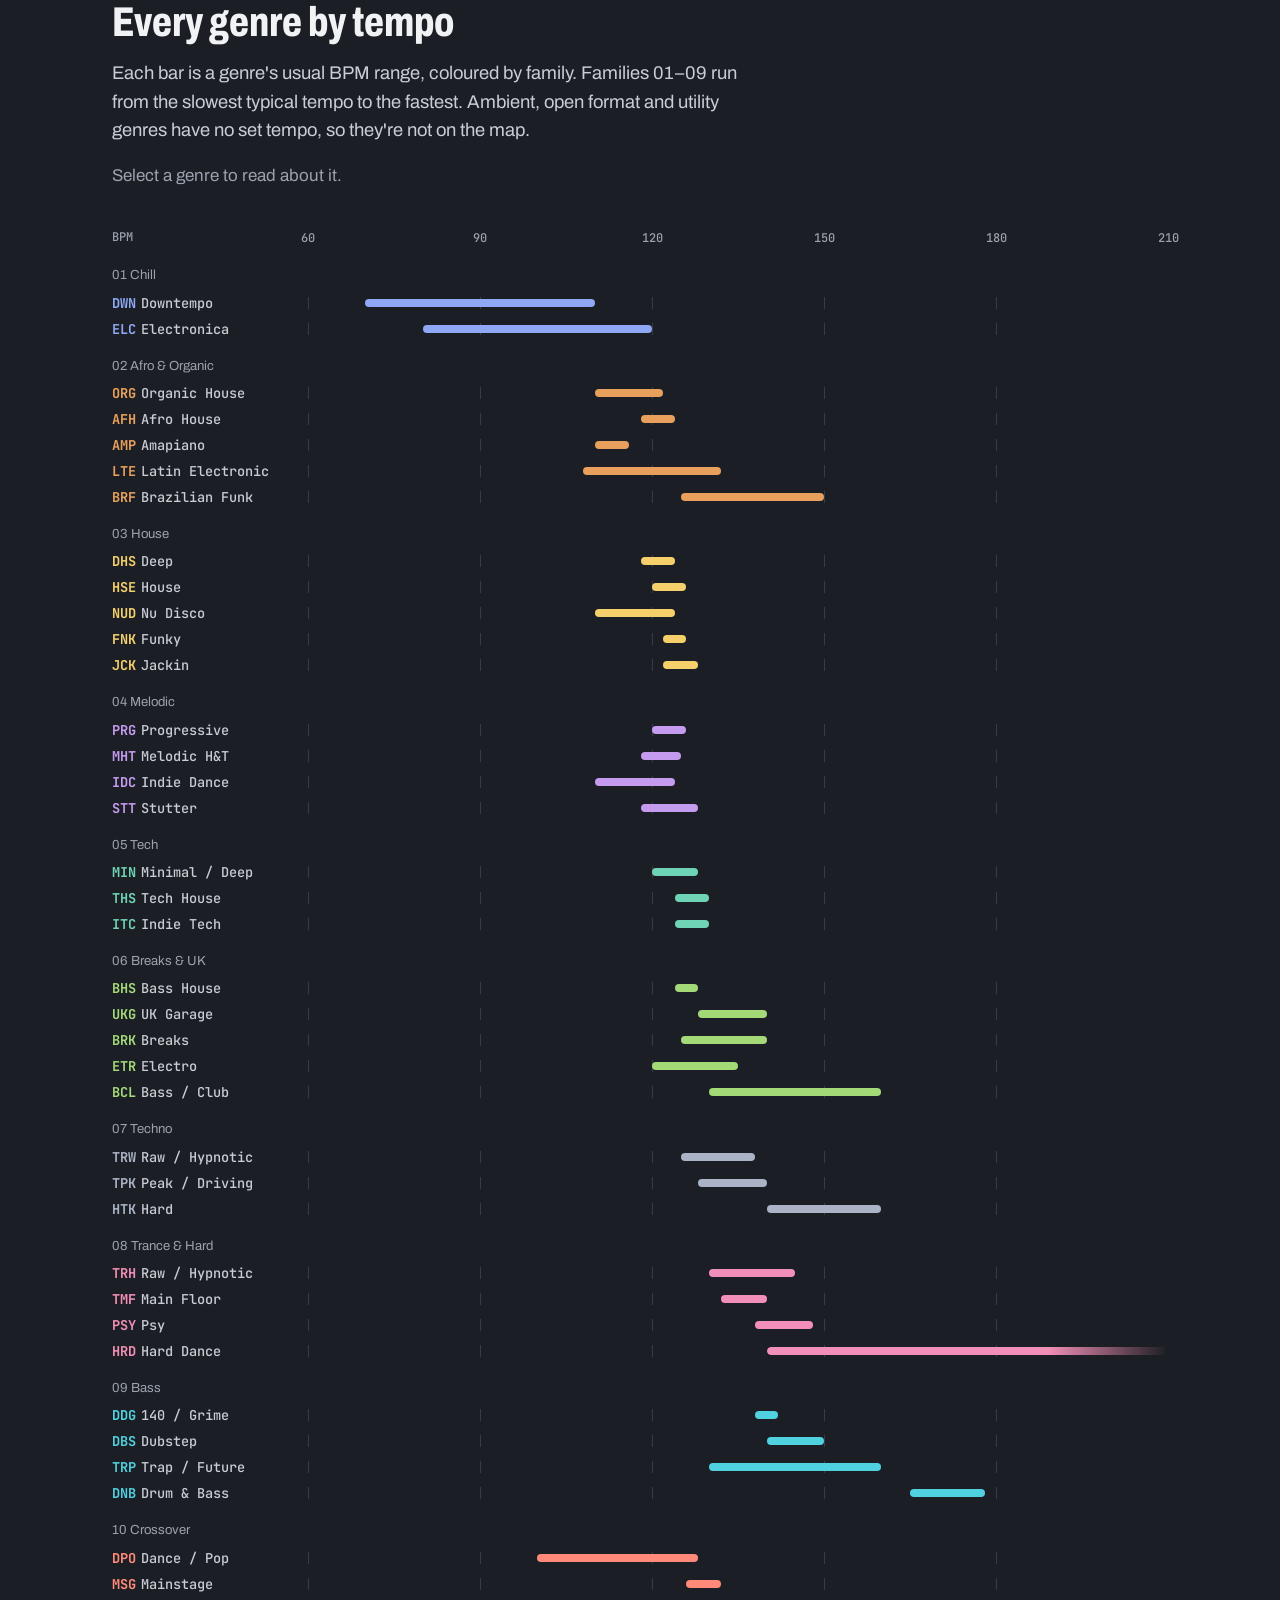
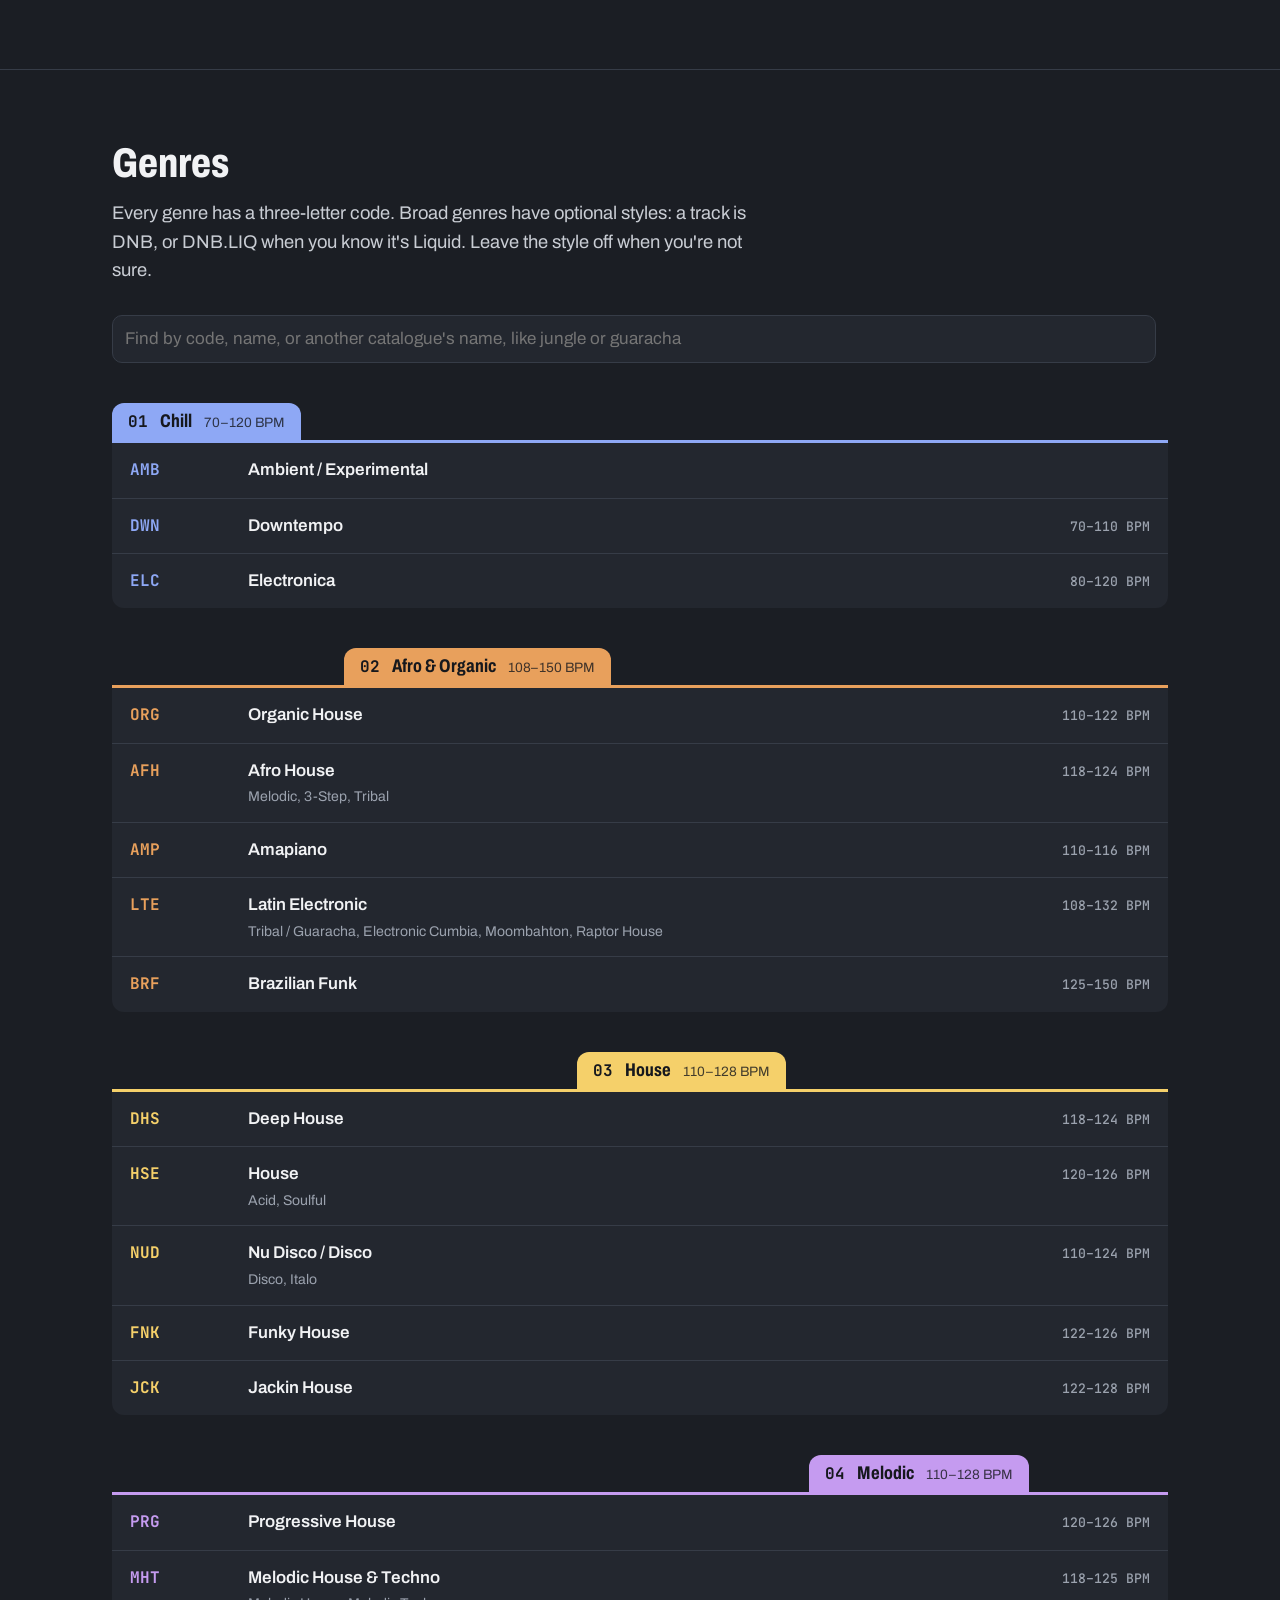
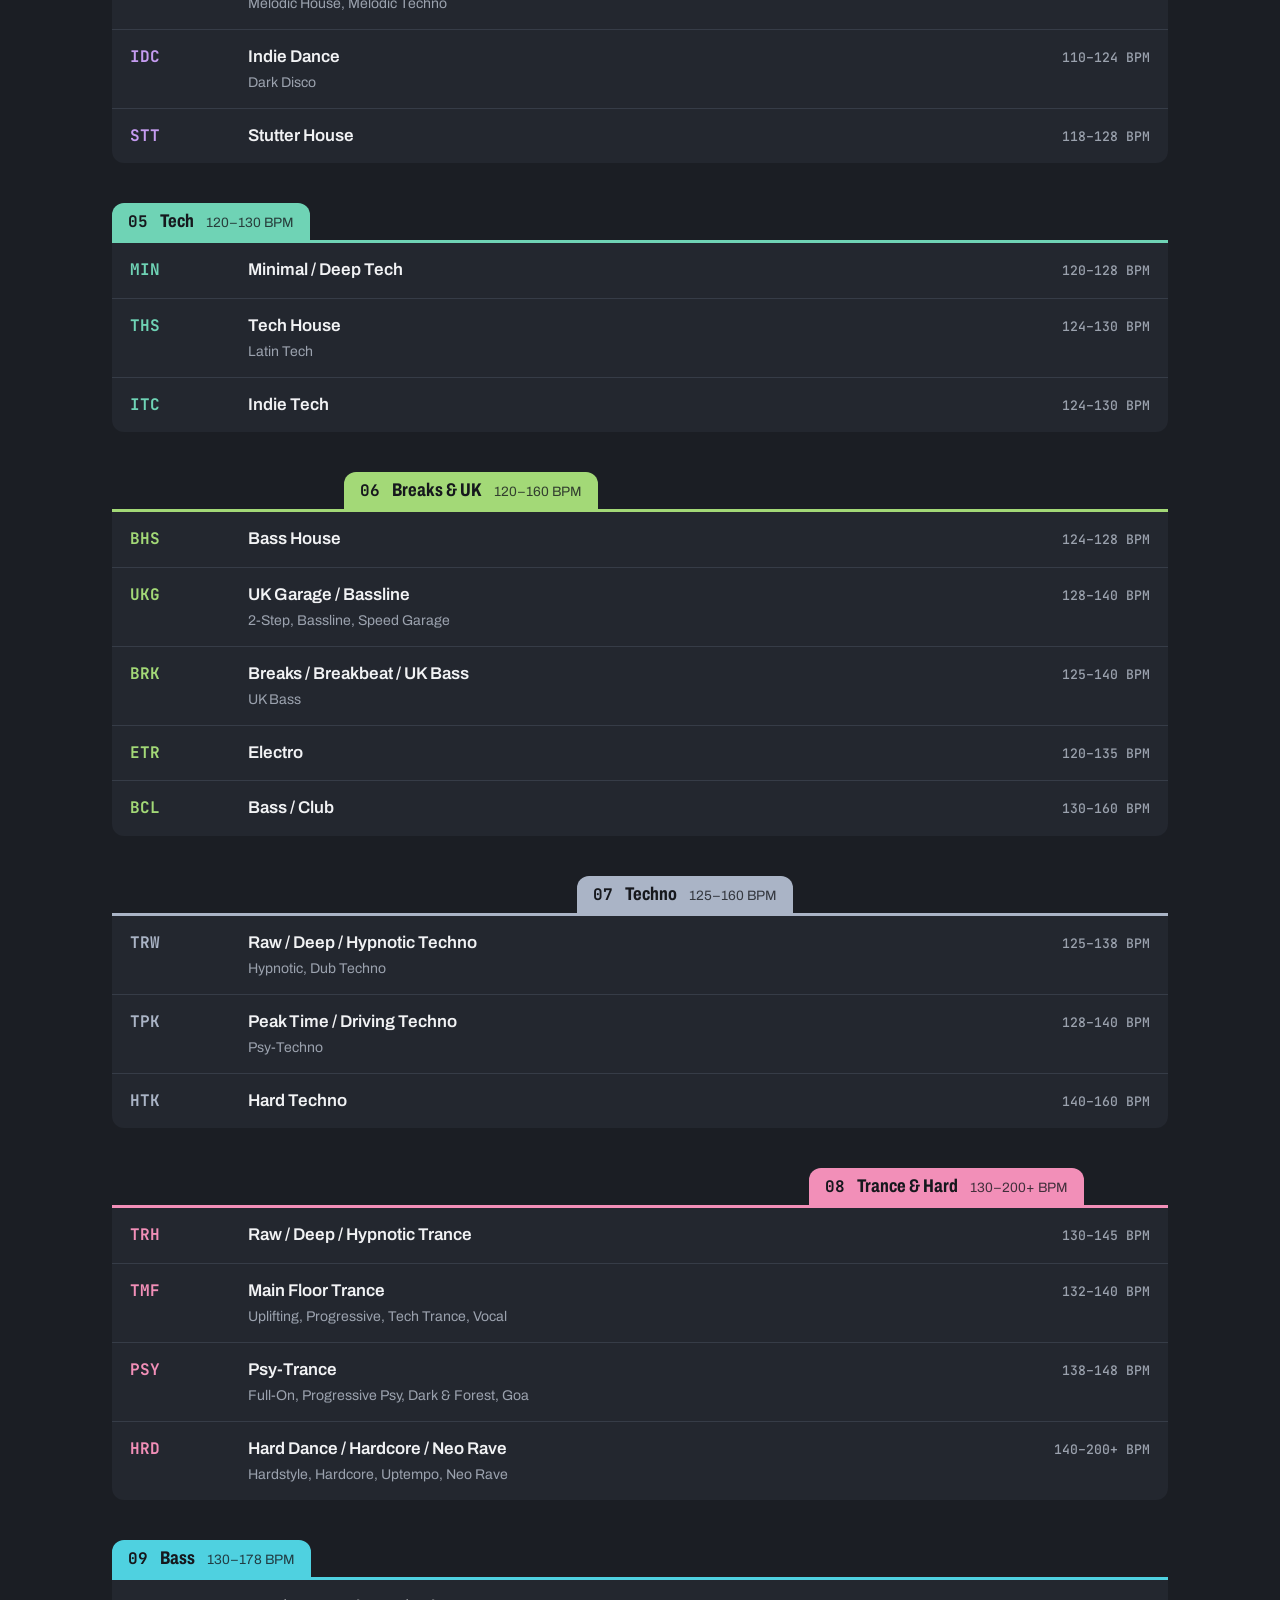
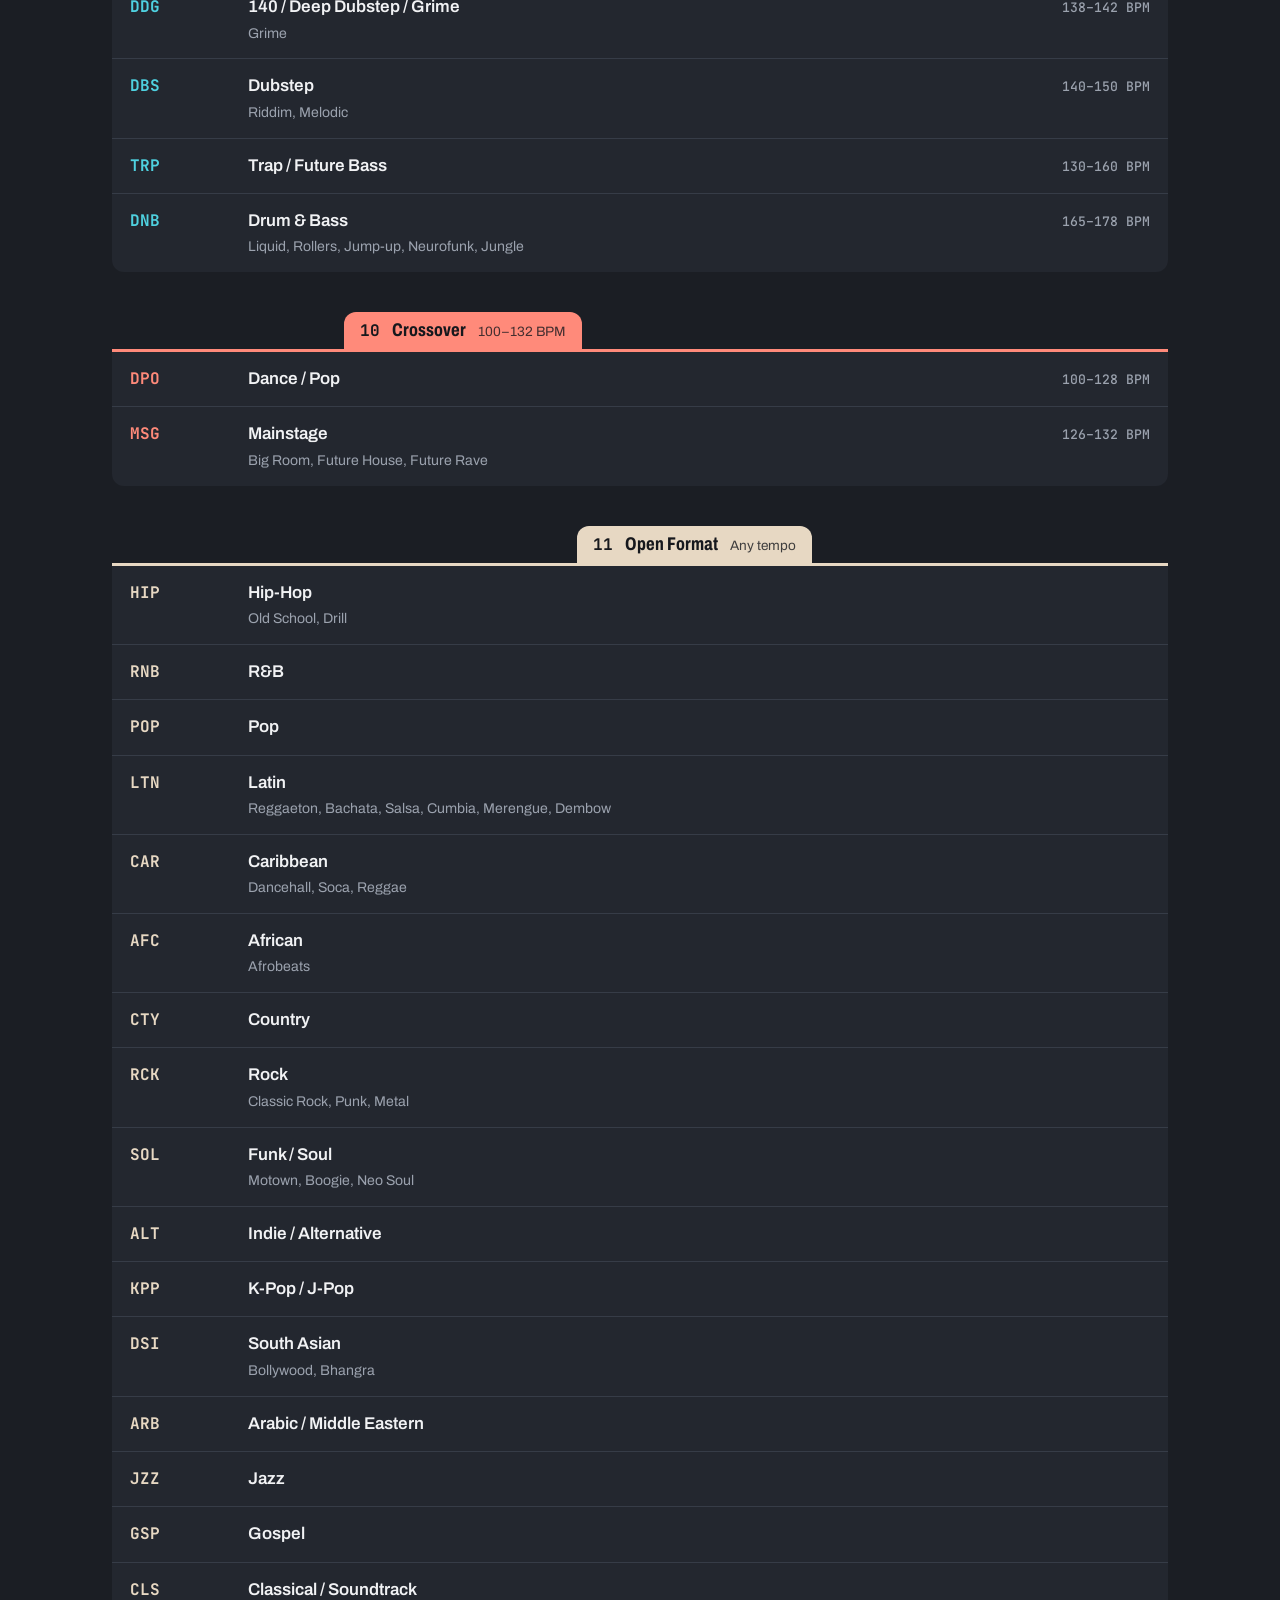
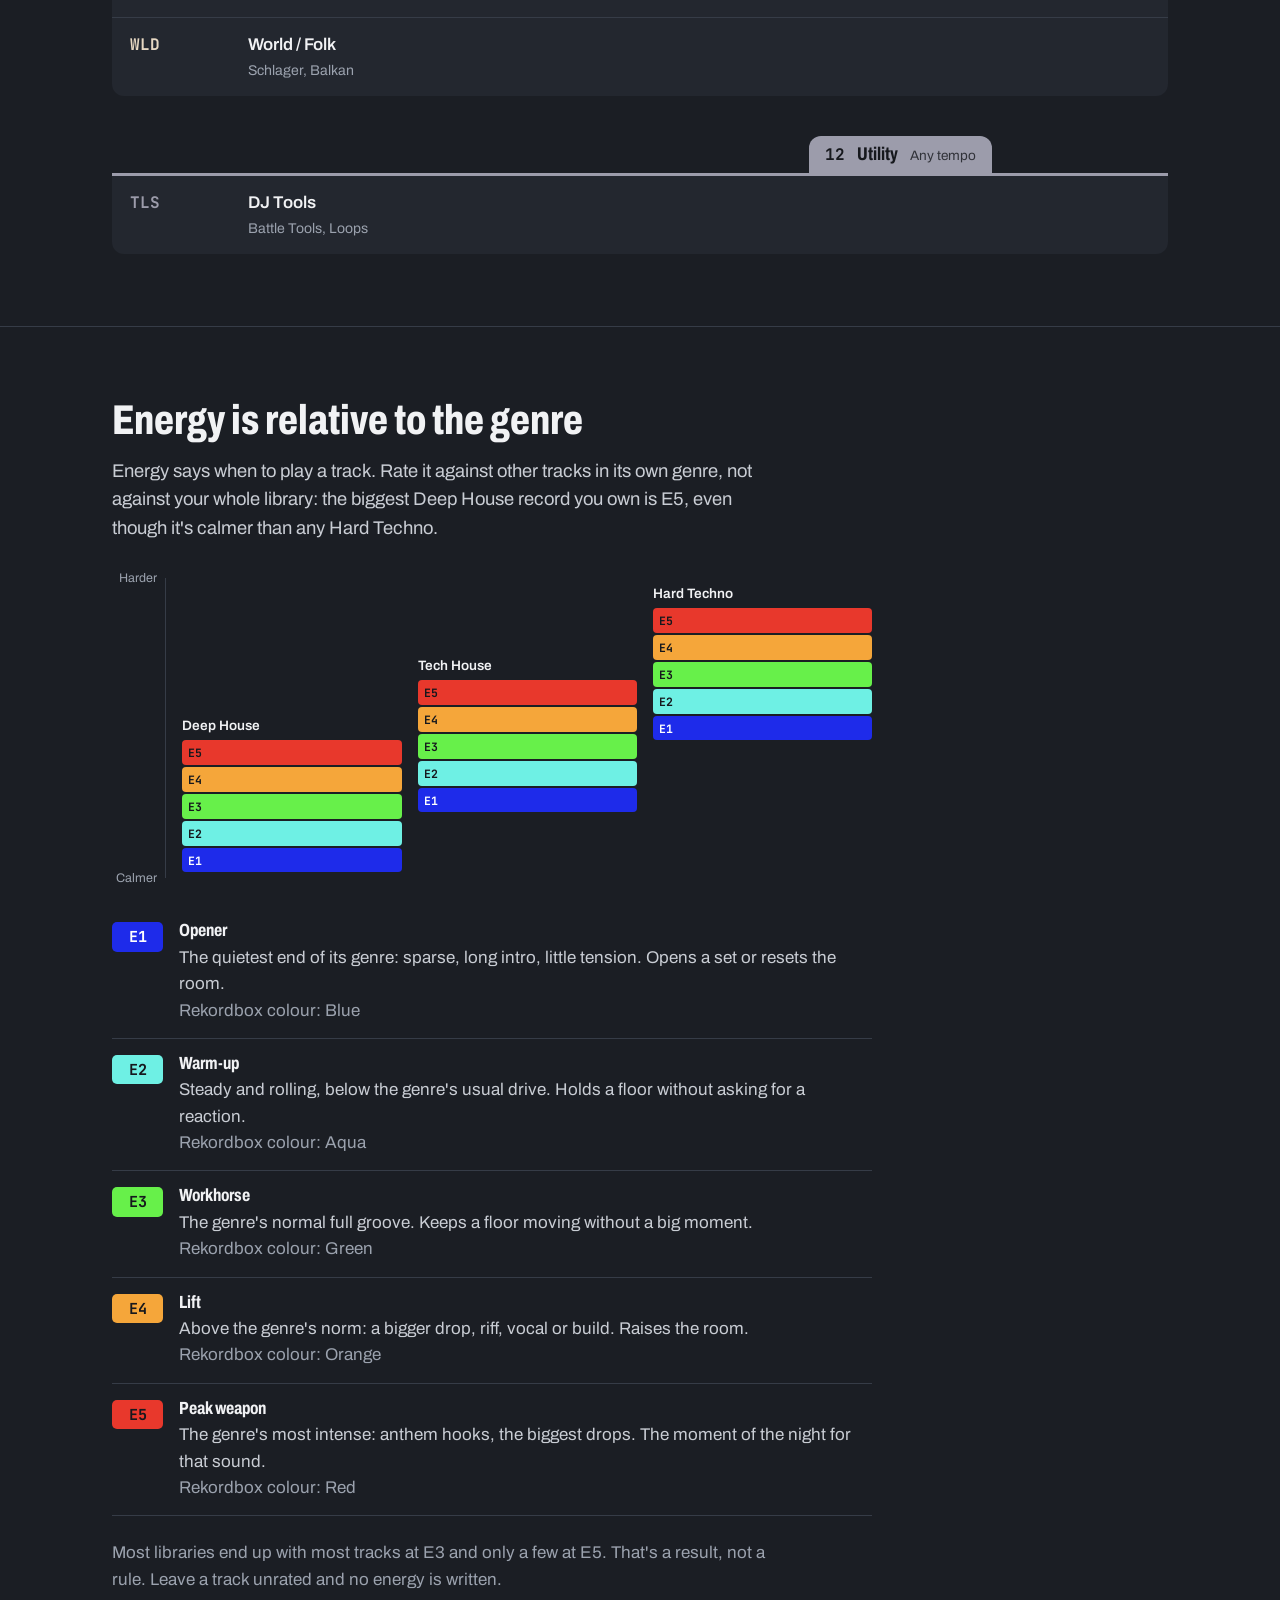
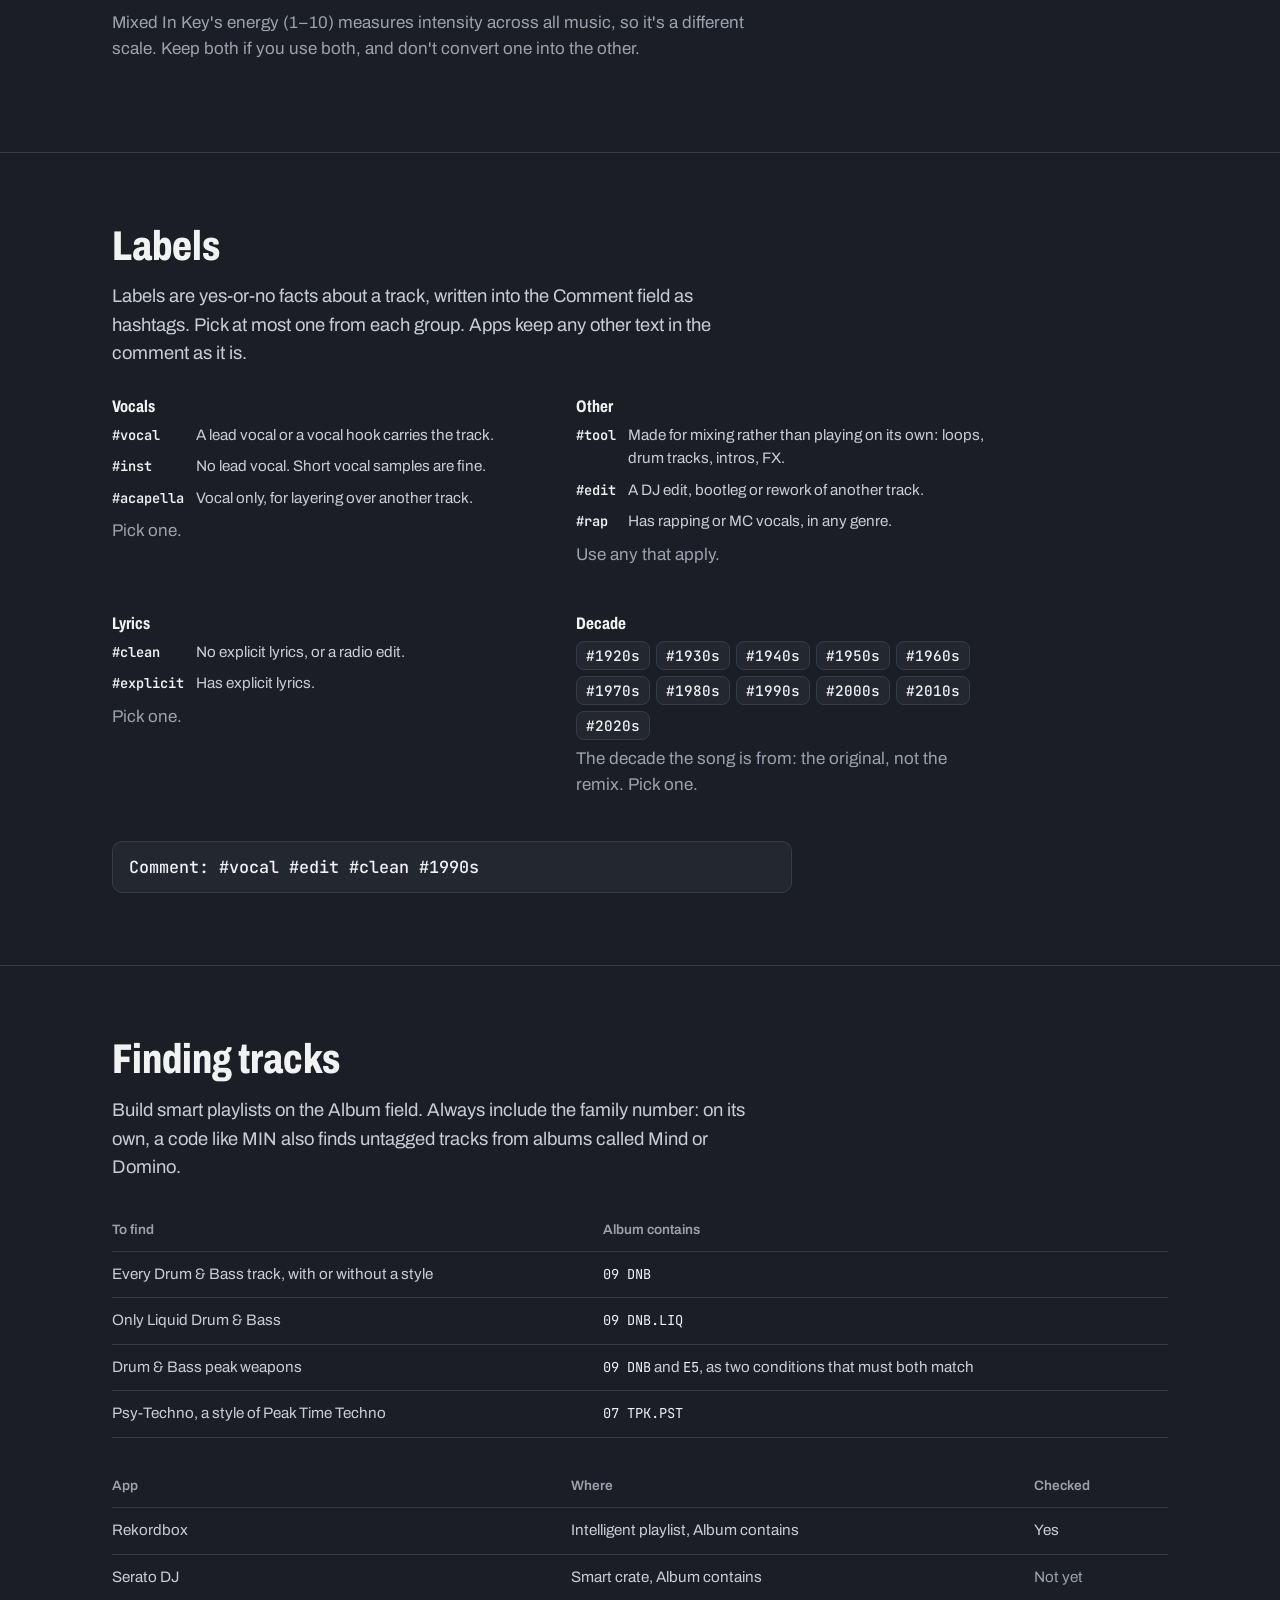
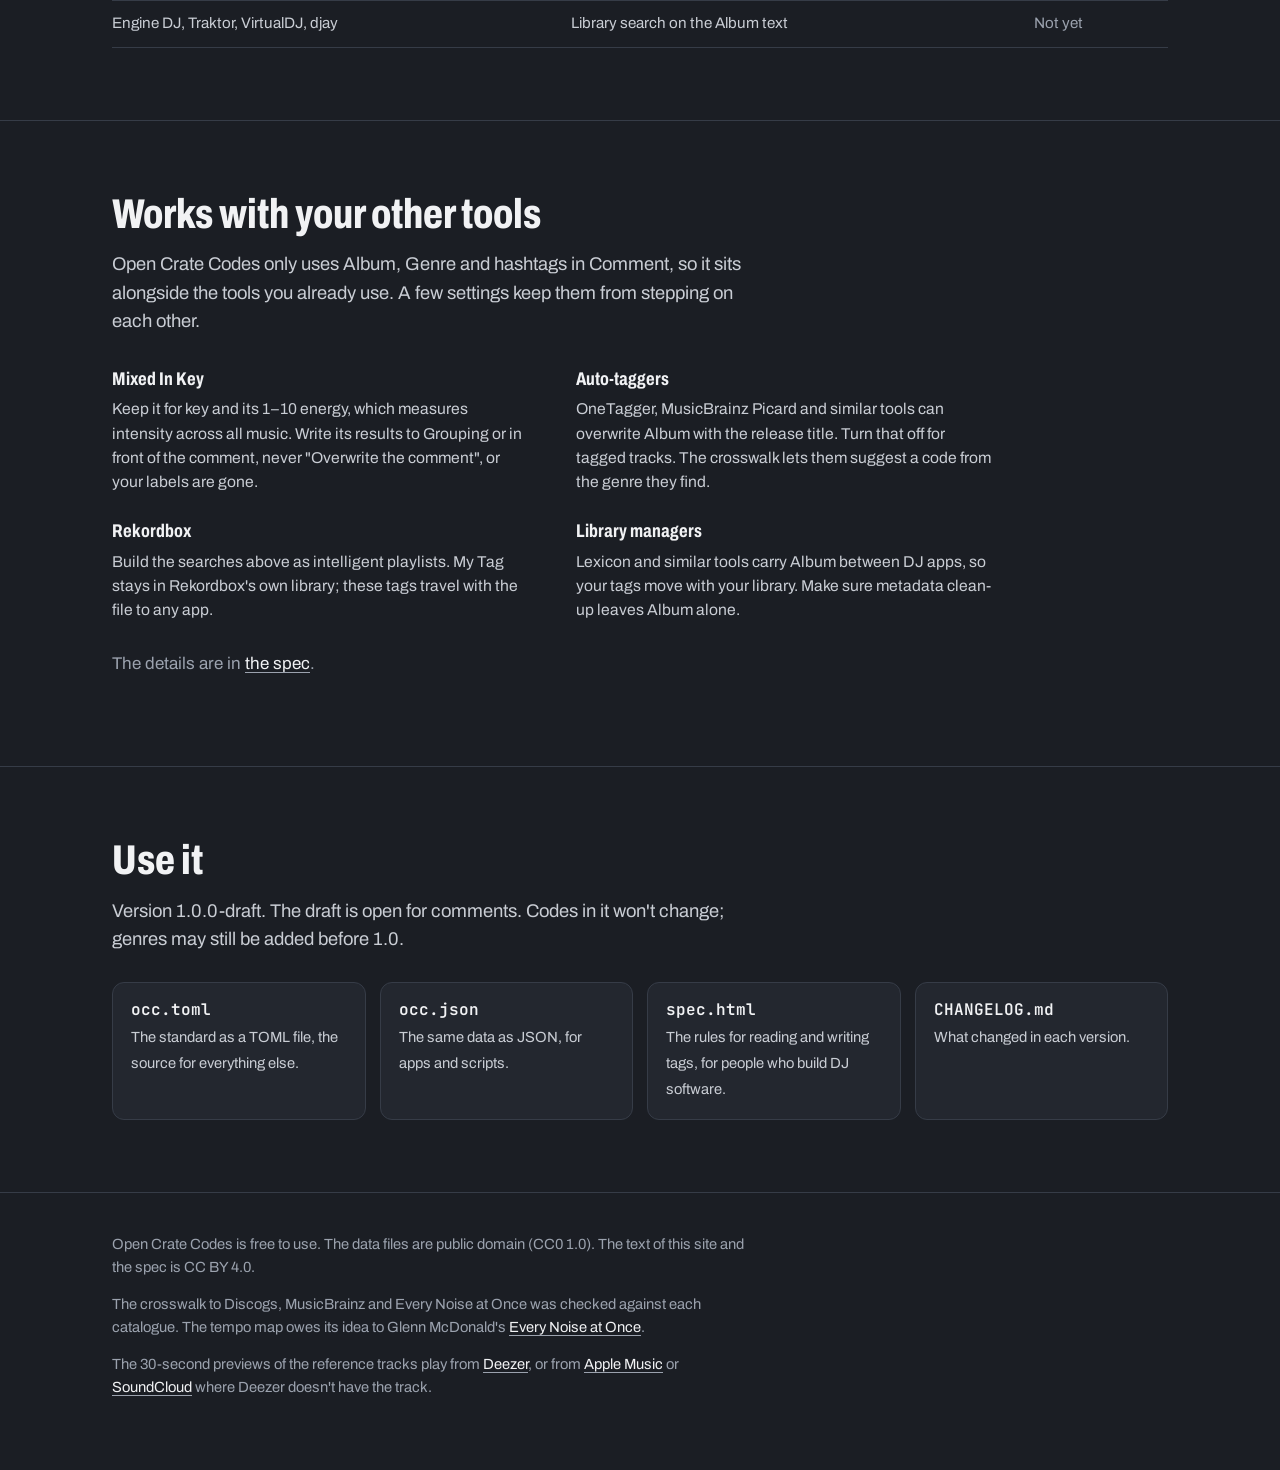
==== commit e756990d: "Hide github link" ====
--- a/index.html
+++ b/index.html
@@ -29,7 +29,7 @@
         <li><a href="#finding">Finding tracks</a></li>
         <li><a href="spec.html">Spec</a></li>
         <li><a href="#use">Download</a></li>
-        <li><a href="https://github.com/OpenCrateCodes/spec">GitHub</a></li>
+        <!--li><a href="https://github.com/OpenCrateCodes/spec">GitHub</a></li-->
       </ul>
     </nav>
   </div>
